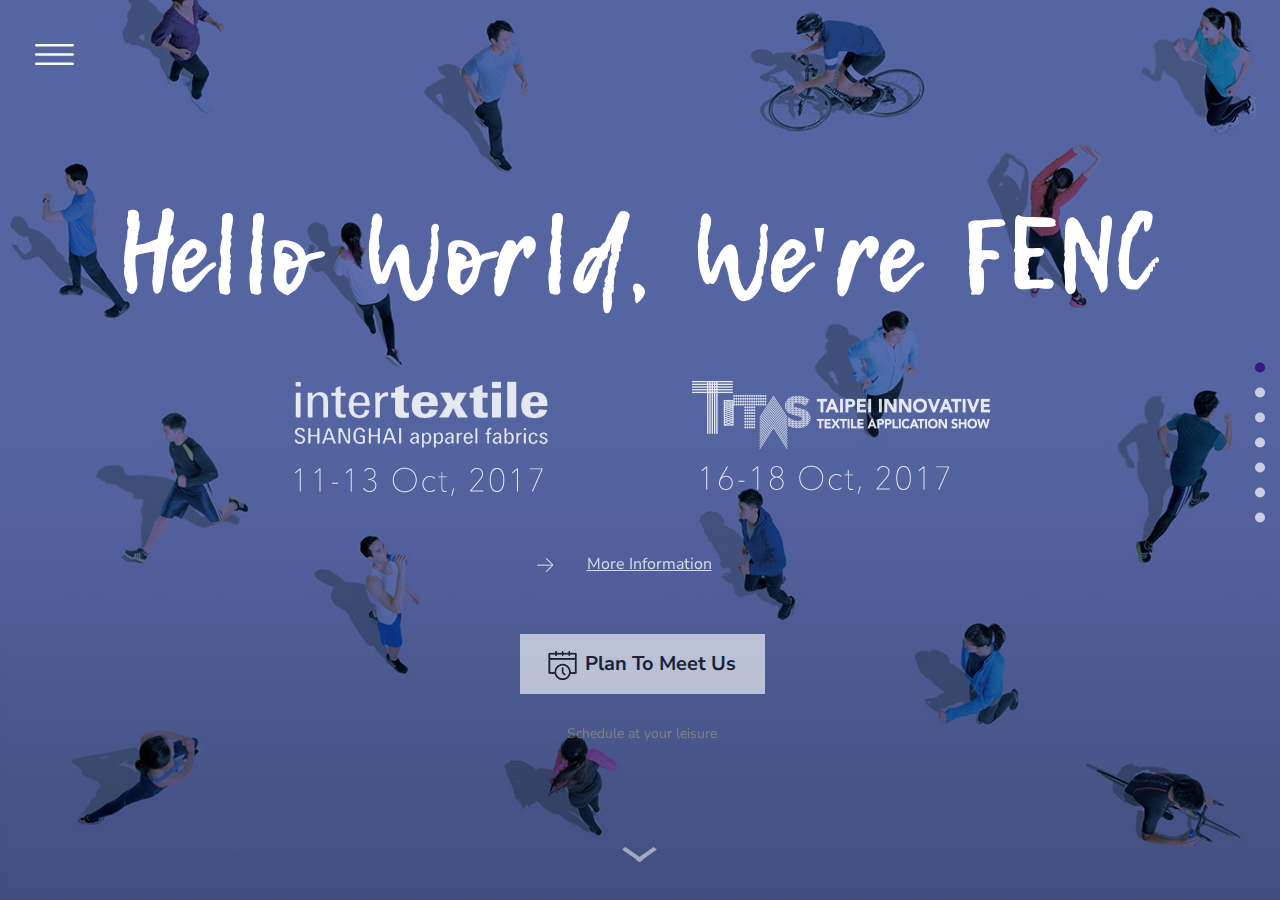
==== index.html @ ebfc4914 "'upload'" ====
<!DOCTYPE html>
<html>
  <meta charset="utf-8">
  <meta name="viewport" content="width=640" user-scalable="0">
  <!-- hiding the Browser’s User Interface-->
  <meta name="apple-mobile-web-app-capable" content="yes">
  <meta name="mobile-web-app-capable" content="yes">
  <!-- meta start-->
  <meta name="title" content="">
  <meta name="description" content="">
  <meta name="keywords" content="">
  <meta name="copyright" content="">
  <link rel="image_src" href="">
  <!-- iOS 6-->
  <meta name="apple-mobile-web-app-title" content="">
  <!-- OG-->
  <meta property="og:title" content="">
  <meta property="og:site_name" content="">
  <meta property="og:description" content="">
  <meta property="og:type" content="website">
  <meta property="og:image" content="">
  <meta property="og:url" content="">
  <meta property="fb:app_id" content="">
  <!-- css start-->
  <link rel="stylesheet" href="css/default.css">
  <link href="https://fonts.googleapis.com/css?family=Nunito+Sans:200,300,400,700" rel="stylesheet">
  <!-- js start-->
  <script type="text/javascript" src="js/jquery.js"></script>
  <script type="text/javascript" src="js/lib/TweenMax.min.js"></script>
  <script type="text/javascript" src="js/lib/TimelineMax.min.js"></script>
  <script type="text/javascript" src="js/lib/jquery.waitforimages.min.js"></script>
  <script type="text/javascript" src="js/lib/lethargy.min.js"></script>
  <script type="text/javascript" src="js/lib/visible.js"></script>
  <!-- archung js-->
  <script type="text/javascript" src="js/ChungTool.js">   </script>
  <script>
    if (!ChungTool.isOnline()) {
      document.write('<script src="http://' + (location.host || 'localhost').split(':')[0] + ':35729/livereload.js?snipver=1"></' + 'script>')
      }
  </script>
</html>
<body>
  <script>(function(){var w=window;var ic=w.Intercom;if(typeof ic==="function"){ic('reattach_activator');ic('update',intercomSettings);}else{var d=document;var i=function(){i.c(arguments)};i.q=[];i.c=function(args){i.q.push(args)};w.Intercom=i;function l(){var s=d.createElement('script');s.type='text/javascript';s.async=true;s.src='https://widget.intercom.io/widget/cd93gkwx';var x=d.getElementsByTagName('script')[0];x.parentNode.insertBefore(s,x);}if(w.attachEvent){w.attachEvent('onload',l);}else{w.addEventListener('load',l,false);}}})()</script></script>
  <script>
    window.intercomSettings = {
    	app_id: "cd93gkwx"
    };
  </script>
  <div id="header"> 
    <div class="menuBtn"> </div>
    <div class="menuPop hide">
      <div class="clozBtn"></div>
      <div class="menuContainer"> <a href="index.html" class="mBtn">
          <div class="txt">Home</div></a><a href="exhibition.html" class="mBtn">
          <div class="txt">Exhibition Information</div></a><a href="booking.html" class="mBtn">
          <div class="txt">Plan to Visit</div></a><a href="javascript:void(0)" data-videoId="NoqFj8AAH9Q" class="mBtn videoBtn">
          <div class="txt">Exhibition Video</div></a>
        <div class="mBtn"><a href="product.html" class="txt">Products at Exhibition</a>
          <div class="subMenu"><a href="product.html?page=0" class="mBtn">
              <div class="txt">Sustainability Products</div></a><a href="product.html?page=1" class="mBtn">
              <div class="txt">Innovation Products</div></a><a href="product.html?page=2" class="mBtn">
              <div class="txt">Best Sellers Products</div></a><a href="product.html?page=3" class="mBtn">
              <div class="txt">Classic Products</div></a></div>
        </div><a href="beforeDownloadDM.html" class="mBtn">
          <div class="txt">Download Exhibition DM</div></a><a href="contact.html" class="mBtn">
          <div class="txt">Contact Us</div></a>
      </div>
    </div>
  </div>
  <div class="videoPop popPage hide">
    <div class="videoBox">
      <div class="clozBtn popClozBtn"></div>
      <div class="container"></div>
    </div>
  </div>
  <div id="index">
    <div class="mainContainer channel_0">
      <div class="scrollArr"></div>
      <div class="pageNav">
        <div class="nav"></div>
        <div class="nav"></div>
        <div class="nav"></div>
        <div class="nav"></div>
        <div class="nav"></div>
        <div class="nav"></div>
        <div class="nav"></div>
      </div>
      <div style="background-image: url(&quot;images/peopleBg.jpg&quot;)" class="page p0">
        <div class="container wTxt">
          <div class="pageContent hide">
            <div class="title handTxt bTitle">Hello World, We're FENC</div>
            <div class="infoWrap mt_b aniDivTopIn">
              <div class="info1"></div>
              <div class="info2"></div>
            </div><a href="exhibition.html" class="moreBtn aniDivTopIn">
              <div class="arr"></div>
              <div class="txt f16 td_u">More Information</div></a><a href="booking.html" class="whiteBtn mt_b aniDivTopIn"><i class="icon_plan"></i>Plan To Meet Us</a>
            <div class="infoTxt f14 aniDivTopIn">Schedule at your leisure</div>
          </div>
        </div>
      </div>
      <div class="page p1 twoBlockPage">
        <div class="container">
          <div style="background-image: url(&quot;images/bg01.jpg&quot;)" class="containerBg"></div>
          <div class="pageContent">
            <div class="title handTxt wTxt mTitle">
              <div class="aniTxt">We</div>
              <div class="aniTxt">exist</div>
              <div class="aniTxt">for</div>
              <div class="aniTxt">a</div>
              <div class="aniTxt">reason</div>
            </div><a href="javascript:void(0);" data-videoId="NoqFj8AAH9Q" style="background-image: url(images/demoBg1.png)" class="picBgBox mt_b phoneShow videoBtn">
              <div class="txt wTxt">
                <div class="playIcon_s"></div>
                <h2 class="mt_ss f18">Watch the Story Video</h2>
              </div></a>
          </div>
        </div>
        <div class="subPageContainer">
          <div class="pageContent">
            <h2 class="aniDivLeftIn">Being a Global Supplier we believe the core reason for our existence is to innovate & create sustainable solutions essential for a better life, a cleaner environment & economic progress.</h2><a href="javascript:void(0);" data-videoId="NoqFj8AAH9Q" style="background-image: url(images/demoBg1.png)" class="aniDivLeftIn picBgBox mt_b videoBtn">
              <div class="txt wTxt">
                <div class="playIcon_s"></div>
                <h2 class="mt_ss f18">Watch the Story Video</h2>
              </div></a>
          </div>
        </div>
      </div>
      <div class="page p2 threeBlockPage">
        <div class="container bBlock">
          <div style="background-image: url(&quot;images/bg05.jpg&quot;)" class="containerBg"></div>
          <div class="pageContent">
            <div class="title handTxt wTxt sTitle">
              <div class="aniTxt">Save the Ocean</div>
            </div>
            <h1 class="wTxt">100% Ocean Recycled Yarn</h1><a href="#" class="whiteBtnArr">Ocean Recycled Yarn</a>
          </div>
        </div>
        <div class="bBlock">
          <div class="container sBlock">
            <div style="background-image: url(&quot;images/bg03.jpg&quot;)" class="containerBg"></div>
            <div class="pageContent">
              <div class="title handTxt wTxt sTitle">
                <div class="aniTxt">PFC-Free</div>
              </div>
              <h1 class="wTxt">Superior Performance & Eco-friendly</h1><a href="#" class="whiteBtnArr">TopDry Zero</a><a href="#" class="whiteBtnArr">TopClean</a>
            </div>
          </div>
          <div class="container sBlock">
            <div style="background-image: url(&quot;images/bg04.jpg&quot;)" class="containerBg"></div>
            <div class="pageContent">
              <div class="title handTxt wTxt sTitle">
                <div class="aniTxt">Smart Textile</div>
              </div>
              <h1 class="wTxt">innovation , no limit</h1><a href="#" class="whiteBtnArr">DynaFeed Series</a>
            </div>
          </div>
        </div>
      </div>
      <div class="page p3 twoBlockPage">
        <div class="container">
          <div style="background-image: url(&quot;images/bg09.jpg&quot;)" class="containerBg"></div>
          <div class="pageContent">
            <div class="title handTxt wTxt bTitle">
              <div class="aniTxt">We're</div>
              <div class="aniTxt">in</div>
              <div class="aniTxt">this</div>
              <div class="aniTxt">together</div>
            </div>
            <div class="phoneShow mt_b indexPhoneTxtBox">
              <h3 class="wTxt">There’s no alternative to Sustainable development. We ‘walk our talk’ and see sustainability as a new way to innovate and to gain a competitive advantage.</h3><a href="product.html?page=0" class="whiteBtn">Our Sustainability Products</a>
            </div>
          </div>
        </div>
        <div class="subPageContainer">
          <div class="pageContent">
            <h2 class="aniDivLeftIn">There's no alternative to Sustainable development. We ‘walk our talk' and see sustainability as a new way to innovate and to gain a competitive advantage.</h2><a href="product.html?page=0" style="background-image: url(images/btn04.jpg)" class="picBgBox mt_b aniDivLeftIn">
              <div class="txt wTxt">
                <div class="arrIcon_s"></div>
                <h2 class="mt_ss f18">Our Sustainability Products</h2>
              </div></a>
          </div>
        </div>
      </div>
      <div class="page p4 twoBlockPage">
        <div class="container">
          <div style="background-image: url(&quot;images/bg07.jpg&quot;)" class="containerBg"></div>
          <div class="pageContent">
            <div class="title handTxt wTxt mTitle">
              <div class="aniTxt">We</div>
              <div class="aniTxt">Love </div>
              <div class="aniTxt">Challenging</div>
              <div class="aniTxt">Status</div>
              <div class="aniTxt">Quo</div>
            </div>
            <div class="phoneShow mt_b indexPhoneTxtBox">
              <h3 class="wTxt">We don't believe things have to stay the way they are and that's why at FENC, we constantly challenge the status quo. We, as a company have to evolve. It's how we innovate how we meet the needs of our customers and partners. At the same time, we remind ourselves to be focused, consistent & integrated.</h3><a href="product.html?page=1" class="whiteBtn">Our Innovations</a>
            </div>
          </div>
        </div>
        <div class="subPageContainer">
          <div class="pageContent">
            <h2 class="aniDivLeftIn">We don't believe things have to stay the way they are and that's why at FENC, we constantly challenge the status quo. We, as a company have to evolve. It's how we innovate how we meet the needs of our customers and partners. At the same time, we remind ourselves to be focused, consistent & integrated.</h2><a href="product.html?page=1" style="background-image: url(images/btn02.jpg)" class="aniDivLeftIn picBgBox mt_b">
              <div class="txt wTxt">
                <div class="arrIcon_s"></div>
                <h2 class="mt_ss f18">Our Innovations</h2>
              </div></a>
          </div>
        </div>
      </div>
      <div class="page p5 twoBlockPage">
        <div class="container">
          <div style="background-image: url(&quot;images/bg08.jpg&quot;)" class="containerBg"></div>
          <div class="pageContent">
            <div class="title handTxt wTxt sTitle">
              <div class="aniTxt">We</div>
              <div class="aniTxt">simplily</div>
              <div class="aniTxt">Complexities</div>
              <div class="aniTxt">and</div>
              <div class="aniTxt">Amplify</div>
              <div class="aniTxt">Possibilities</div>
            </div>
            <div class="phoneShow mt_b indexPhoneTxtBox">
              <h3 class="wTxt">We innovate, we develop, we manufacture, we build, we spin, we weave, we knit, we dye, we recycle, we integrate, we protect the environment. When our customers and partners work with us, they know they can rely on us for one major advantage and that is to make things Simpler, SmarterCooler, Better</h3><a href="product.html?page=2" class="whiteBtn">Our Best Sellers</a>
            </div>
          </div>
        </div>
        <div class="subPageContainer">
          <div class="pageContent">
            <h2 class="aniDivLeftIn">We innovate, we develop, we manufacture, we build, we spin, we weave, we knit, we dye, we recycle, we integrate, we protect the environment. When our customers and partners work with us, they know they can rely on us for one major advantage and that is to make things Simpler, SmarterCooler, Better</h2><a href="product.html?page=2" style="background-image: url(images/btn03.jpg)" class="aniDivLeftIn picBgBox mt_b">
              <div class="txt wTxt">
                <div class="arrIcon_s"></div>
                <h2 class="mt_ss f18">Our Best Sellers	</h2>
              </div></a>
          </div>
        </div>
      </div>
      <div class="page p6 twoBlockPage">
        <div class="container">
          <div style="background-image: url(&quot;images/bg06.jpg&quot;)" class="containerBg"></div>
          <div class="pageContent">
            <div class="title handTxt wTxt mTitle">
              <div class="aniTxt">We</div>
              <div class="aniTxt">make </div>
              <div class="aniTxt">passion</div>
              <div class="aniTxt">our</div>
              <div class="aniTxt">job</div>
            </div>
            <div class="phoneShow mt_b indexPhoneTxtBox">
              <h3 class="wTxt">We've dedicated our daily lives to be innovative, dynamic, dependable, trusted and global, and we want our customers and partners to love us for our passion</h3><a href="product.html?page=3" class="whiteBtn">Our Classics </a>
            </div>
          </div>
        </div>
        <div class="subPageContainer">
          <div class="pageContent">
            <h2 class="aniDivLeftIn">We've dedicated our daily lives to be innovative, dynamic, dependable, trusted and global, and we want our customers and partners to love us for our passion</h2><a href="product.html?page=3" style="background-image: url(images/btn01.jpg)" class="aniDivLeftIn picBgBox mt_b">
              <div class="txt wTxt">
                <div class="arrIcon_s"></div>
                <h2 class="mt_ss f18">Our Classics</h2>
              </div></a>
          </div>
        </div>
      </div>
    </div>
  </div>
  <div style="display:none" class="loadPicWrap">
  </div>
  <script type="text/javascript" src="js/index.js"></script>
  <script type="text/javascript" src="js/indexPage.js"></script>
</body>
---- css/default.css ----
@charset "UTF-8";
/*mixin */
html, body, div, span, applet, object, iframe, h1, h2, h3, h4, h5, h6, p, blockquote, pre, a, abbr, acronym, address, big, cite, code, del, dfn, em, img, ins, kbd, q, s, samp, small, strike, strong, sub, sup, tt, var, b, u, i, center, dl, dt, dd, ol, ul, li, fieldset, form, label, legend, table, caption, tbody, tfoot, thead, tr, th, td, article, aside, canvas, details, embed, figure, figcaption, footer, header, hgroup, menu, nav, output, ruby, section, summary, time, mark, audio, video {
  margin: 0;
  padding: 0;
  border: 0;
  font: inherit;
  vertical-align: baseline;
}

ol, ul {
  list-style: none;
}

article, aside, details, figcaption, figure, footer, header, hgroup, main, nav, section, summary {
  display: block;
}

audio, canvas, video {
  display: inline-block;
}

audio:not([controls]) {
  display: none;
  height: 0;
}

[hidden] {
  display: none;
}

a:focus {
  outline: thin dotted;
}
a:active, a:hover {
  outline: 0;
}

abbr[title] {
  border-bottom: 1px dotted;
}

b, strong {
  font-weight: bold;
}

dfn {
  font-style: italic;
}

hr {
  -moz-box-sizing: content-box;
  box-sizing: content-box;
  height: 0;
}

mark {
  background: #ff0;
  color: #000;
}

code, kbd, pre, samp {
  font-family: monospace, serif;
  font-size: 1em;
}

pre {
  white-space: pre-wrap;
}

q {
  quotes: "“" "”" "‘" "’";
}

small {
  font-size: 80%;
}

sub {
  font-size: 75%;
  line-height: 0;
  position: relative;
  vertical-align: baseline;
}

sup {
  font-size: 75%;
  line-height: 0;
  position: relative;
  vertical-align: baseline;
  top: -0.5em;
}

sub {
  bottom: -0.25em;
}

img {
  max-width: 100%;
  height: auto;
}

svg:not(:root) {
  overflow: hidden;
}

figure {
  margin: 0;
}

fieldset {
  border: 1px solid #c0c0c0;
  margin: 0 2px;
  padding: 0.35em 0.625em 0.75em;
}

legend {
  border: 0;
  padding: 0;
}

button, input, select, textarea {
  font-family: inherit;
  font-size: 100%;
  margin: 0;
}

button, input {
  line-height: normal;
}

button, select {
  text-transform: none;
}

button, html input[type="button"] {
  -webkit-appearance: button;
  cursor: pointer;
}

input[type="reset"], input[type="submit"] {
  -webkit-appearance: button;
  cursor: pointer;
}

button[disabled], html input[disabled] {
  cursor: default;
}

input[type="checkbox"], input[type="radio"] {
  box-sizing: border-box;
  padding: 0;
}
input[type="search"] {
  -webkit-appearance: textfield;
  -moz-box-sizing: content-box;
  -webkit-box-sizing: content-box;
  box-sizing: content-box;
}
input[type="search"]::-webkit-search-cancel-button, input[type="search"]::-webkit-search-decoration {
  -webkit-appearance: none;
}

button::-moz-focus-inner, input::-moz-focus-inner {
  border: 0;
  padding: 0;
}

textarea {
  overflow: auto;
  vertical-align: top;
}

table {
  border-collapse: collapse;
  border-spacing: 0;
}

.clearfix {
  zoom: 1;
}
.clearfix:before {
  content: "";
  display: table;
}
.clearfix:after {
  content: "";
  display: table;
  clear: both;
}

html {
  font-family: sans-serif;
  line-height: 1.6;
  font-size: 16px;
}

a {
  text-decoration: none;
  color: black;
}
a:hover {
  color: blue;
}

/*defaultClass */
/*	header style */
.mainMenu > a {
  display: block;
}
.mainMenu.horizontal_menu > a {
  display: inline-block;
  margin-left: -4px;
}
.mainMenu.left_menu {
  text-align: left;
}
.mainMenu.middle_menu {
  text-align: center;
}
.mainMenu.right_menu {
  text-align: right;
}

/*	boxs style */
.skewBoxWrap {
  position: relative;
}
.skewBoxWrap .skewbox {
  position: absolute;
  width: 60%;
  height: 100%;
  left: 0;
  top: 0;
}
.skewBoxWrap .skewbox.sb2 {
  left: 50%;
  -moz-transform: skewX(-7deg);
  -ms-transform: skewX(-7deg);
  -webkit-transform: skewX(-7deg);
  transform: skewX(-7deg);
  overflow: hidden;
  -moz-backface-visibility: hidden;
  -webkit-backface-visibility: hidden;
  backface-visibility: hidden;
}
.skewBoxWrap .skewbox.sb2 .sb_container {
  -moz-transform: skewX(7deg);
  -ms-transform: skewX(7deg);
  -webkit-transform: skewX(7deg);
  transform: skewX(7deg);
  left: -10%;
}
@media screen and (min-width: 769px) {
  .skewBoxWrap .sb_container {
    cursor: pointer;
    position: relative;
  }
  .skewBoxWrap .sb_container:after {
    content: "";
    position: absolute;
    top: 0;
    left: 0;
    width: 100%;
    height: 100%;
    background-color: rgba(0, 0, 0, 0.7);
    filter: progid:DXImageTransform.Microsoft.Alpha(enabled=false);
    opacity: 1;
    -moz-transition: all, 0.3s;
    -o-transition: all, 0.3s;
    -webkit-transition: all, 0.3s;
    transition: all, 0.3s;
  }
  .skewBoxWrap .sb_container:hover:after, .skewBoxWrap .sb_container.active:after {
    filter: progid:DXImageTransform.Microsoft.Alpha(Opacity=0);
    opacity: 0;
  }
}
.skewBoxWrap.sb_withScaleAnimation .sb1 .sb_container {
  -moz-transition: all, 0.3s;
  -o-transition: all, 0.3s;
  -webkit-transition: all, 0.3s;
  transition: all, 0.3s;
  -moz-transform: perspective(300px) translateZ(0);
  -webkit-transform: perspective(300px) translateZ(0);
  transform: perspective(300px) translateZ(0);
}
.skewBoxWrap.sb_withScaleAnimation .sb1:hover .sb_container {
  -moz-transform: perspective(300px) translateZ(10px);
  -webkit-transform: perspective(300px) translateZ(10px);
  transform: perspective(300px) translateZ(10px);
}
.skewBoxWrap.sb_withScaleAnimation .sb2 .sb_container {
  -moz-transition: all, 0.3s;
  -o-transition: all, 0.3s;
  -webkit-transition: all, 0.3s;
  transition: all, 0.3s;
  -moz-transform: skewX(7deg) perspective(300px) translateZ(0);
  -ms-transform: skewX(7deg) perspective(300px) translateZ(0);
  -webkit-transform: skewX(7deg) perspective(300px) translateZ(0);
  transform: skewX(7deg) perspective(300px) translateZ(0);
}
.skewBoxWrap.sb_withScaleAnimation .sb2:hover .sb_container {
  -moz-transform: skewX(7deg) perspective(300px) translateZ(10px);
  -ms-transform: skewX(7deg) perspective(300px) translateZ(10px);
  -webkit-transform: skewX(7deg) perspective(300px) translateZ(10px);
  transform: skewX(7deg) perspective(300px) translateZ(10px);
}
@media screen and (max-width: 768px) {
  .skewBoxWrap.sb_phoneVertical.sb_withScaleAnimation .sb2 .sb_container {
    -moz-transform: skewX(0deg) skewY(-5deg) perspective(300px) translateZ(0);
    -ms-transform: skewX(0deg) skewY(-5deg) perspective(300px) translateZ(0);
    -webkit-transform: skewX(0deg) skewY(-5deg) perspective(300px) translateZ(0);
    transform: skewX(0deg) skewY(-5deg) perspective(300px) translateZ(0);
  }
  .skewBoxWrap.sb_phoneVertical.sb_withScaleAnimation .sb2:hover .sb_container {
    -moz-transform: skewX(0deg) skewY(5deg) perspective(300px) translateZ(10px);
    -ms-transform: skewX(0deg) skewY(5deg) perspective(300px) translateZ(10px);
    -webkit-transform: skewX(0deg) skewY(5deg) perspective(300px) translateZ(10px);
    transform: skewX(0deg) skewY(5deg) perspective(300px) translateZ(10px);
  }
  .skewBoxWrap.sb_phoneVertical .skewbox {
    position: relative;
    width: 100%;
    height: 60%;
  }
  .skewBoxWrap.sb_phoneVertical .skewbox.sb2 {
    left: 0;
    top: -10%;
    -moz-transform: skewX(0deg) skewY(-5deg);
    -ms-transform: skewX(0deg) skewY(-5deg);
    -webkit-transform: skewX(0deg) skewY(-5deg);
    transform: skewX(0deg) skewY(-5deg);
  }
  .skewBoxWrap.sb_phoneVertical .skewbox.sb2 .sb_container {
    -moz-transform: skewX(0deg) skewY(5deg);
    -ms-transform: skewX(0deg) skewY(5deg);
    -webkit-transform: skewX(0deg) skewY(5deg);
    transform: skewX(0deg) skewY(5deg);
    left: 0;
    top: -10%;
  }
}

@-webkit-keyframes fadeIn {
  0% {
    opacity: 0;
  }
  100% {
    opacity: 1;
  }
}
@-webkit-keyframes fadeOut {
  0% {
    opacity: 1;
  }
  100% {
    opacity: 0;
  }
}
@-webkit-keyframes fadeInUp {
  0% {
    opacity: 0;
    -webkit-transform: translateY(20px);
  }
  100% {
    opacity: 1;
    -webkit-transform: translateY(0);
  }
}
@-webkit-keyframes fadeOutUp {
  0% {
    opacity: 1;
    -webkit-transform: translateY(0);
  }
  100% {
    opacity: 0;
    -webkit-transform: translateY(-20px);
  }
}
@-webkit-keyframes fadeInDown {
  0% {
    opacity: 0;
    -webkit-transform: translateY(-20px);
  }
  100% {
    opacity: 1;
    -webkit-transform: translateY(0);
  }
}
@-webkit-keyframes fadeOutDown {
  0% {
    opacity: 1;
    -webkit-transform: translateY(0);
  }
  100% {
    opacity: 0;
    -webkit-transform: translateY(20px);
  }
}
@-webkit-keyframes fadeInRight {
  0% {
    opacity: 0;
    -webkit-transform: translateX(20px);
  }
  100% {
    opacity: 1;
    -webkit-transform: translateX(0);
  }
}
@-webkit-keyframes fadeOutLeft {
  0% {
    opacity: 1;
    -webkit-transform: translateX(0);
  }
  100% {
    opacity: 0;
    -webkit-transform: translateX(-20px);
  }
}
@-webkit-keyframes fadeInLeft {
  0% {
    opacity: 0;
    -webkit-transform: translateX(-20px);
  }
  100% {
    opacity: 1;
    -webkit-transform: translateX(0);
  }
}
@-webkit-keyframes fadeOutRight {
  0% {
    opacity: 1;
    -webkit-transform: translateX(0);
  }
  100% {
    opacity: 0;
    -webkit-transform: translateX(20px);
  }
}
@-webkit-keyframes fadeInUpBig {
  0% {
    opacity: 0;
    -webkit-transform: translateY(2000px);
  }
  100% {
    opacity: 1;
    -webkit-transform: translateY(0);
  }
}
@-webkit-keyframes fadeOutUpBig {
  0% {
    opacity: 1;
    -webkit-transform: translateY(0);
  }
  100% {
    opacity: 0;
    -webkit-transform: translateY(-2000px);
  }
}
@-webkit-keyframes fadeInDownBig {
  0% {
    opacity: 0;
    -webkit-transform: translateY(-2000px);
  }
  100% {
    opacity: 1;
    -webkit-transform: translateY(0);
  }
}
@-webkit-keyframes fadeOutDownBig {
  0% {
    opacity: 1;
    -webkit-transform: translateY(0);
  }
  100% {
    opacity: 0;
    -webkit-transform: translateY(2000px);
  }
}
@-webkit-keyframes fadeInRightBig {
  0% {
    opacity: 0;
    -webkit-transform: translateX(2000px);
  }
  100% {
    opacity: 1;
    -webkit-transform: translateX(0);
  }
}
@-webkit-keyframes fadeOutLeftBig {
  0% {
    opacity: 1;
    -webkit-transform: translateX(0);
  }
  100% {
    opacity: 0;
    -webkit-transform: translateX(-2000px);
  }
}
@-webkit-keyframes fadeInLeftBig {
  0% {
    opacity: 0;
    -webkit-transform: translateX(-2000px);
  }
  100% {
    opacity: 1;
    -webkit-transform: translateX(0);
  }
}
@-webkit-keyframes fadeOutRightBig {
  0% {
    opacity: 1;
    -webkit-transform: translateX(0);
  }
  100% {
    opacity: 0;
    -webkit-transform: translateX(2000px);
  }
}
@-webkit-keyframes bounceIn {
  0% {
    opacity: 0;
    -webkit-transform: scale(0.3);
  }
  50% {
    opacity: 1;
    -webkit-transform: scale(1.05);
  }
  70% {
    -webkit-transform: scale(0.9);
  }
  100% {
    -webkit-transform: scale(1);
  }
}
@-webkit-keyframes bounceInDown {
  0% {
    opacity: 0;
    -webkit-transform: translateY(-2000px);
  }
  60% {
    opacity: 1;
    -webkit-transform: translateY(30px);
  }
  80% {
    -webkit-transform: translateY(-10px);
  }
  100% {
    -webkit-transform: translateY(0);
  }
}
@-webkit-keyframes bounceInUp {
  0% {
    opacity: 0;
    -webkit-transform: translateY(2000px);
  }
  60% {
    opacity: 1;
    -webkit-transform: translateY(-30px);
  }
  80% {
    -webkit-transform: translateY(10px);
  }
  100% {
    -webkit-transform: translateY(0);
  }
}
@-webkit-keyframes bounceInRight {
  0% {
    opacity: 0;
    -webkit-transform: translateX(2000px);
  }
  60% {
    opacity: 1;
    -webkit-transform: translateX(-30px);
  }
  80% {
    -webkit-transform: translateX(10px);
  }
  100% {
    -webkit-transform: translateX(0);
  }
}
@-webkit-keyframes bounceInLeft {
  0% {
    opacity: 0;
    -webkit-transform: translateX(-2000px);
  }
  60% {
    opacity: 1;
    -webkit-transform: translateX(30px);
  }
  80% {
    -webkit-transform: translateX(-10px);
  }
  100% {
    -webkit-transform: translateX(0);
  }
}
@-webkit-keyframes bounceOut {
  0% {
    -webkit-transform: scale(1);
  }
  25% {
    -webkit-transform: scale(0.95);
  }
  50% {
    opacity: 1;
    -webkit-transform: scale(1.1);
  }
  100% {
    opacity: 0;
    -webkit-transform: scale(0.3);
  }
}
@-webkit-keyframes bounceOutUp {
  0% {
    -webkit-transform: translateY(0);
  }
  20% {
    opacity: 1;
    -webkit-transform: translateY(20px);
  }
  100% {
    opacity: 0;
    -webkit-transform: translateY(-2000px);
  }
}
@-webkit-keyframes bounceOutDown {
  0% {
    -webkit-transform: translateY(0);
  }
  20% {
    opacity: 1;
    -webkit-transform: translateY(-20px);
  }
  100% {
    opacity: 0;
    -webkit-transform: translateY(2000px);
  }
}
@-webkit-keyframes bounceOutLeft {
  0% {
    -webkit-transform: translateX(0);
  }
  20% {
    opacity: 1;
    -webkit-transform: translateX(20px);
  }
  100% {
    opacity: 0;
    -webkit-transform: translateX(-2000px);
  }
}
@-webkit-keyframes bounceOutRight {
  0% {
    -webkit-transform: translateX(0);
  }
  20% {
    opacity: 1;
    -webkit-transform: translateX(-20px);
  }
  100% {
    opacity: 0;
    -webkit-transform: translateX(2000px);
  }
}
@-webkit-keyframes flash {
  0% {
    opacity: 1;
  }
  25% {
    opacity: 0;
  }
  50% {
    opacity: 1;
  }
  75% {
    opacity: 0;
  }
  100% {
    opacity: 1;
  }
}
@-webkit-keyframes bounce {
  0% {
    -webkit-transform: translateY(0);
  }
  20% {
    -webkit-transform: translateY(0);
  }
  40% {
    -webkit-transform: translateY(-30px);
  }
  50% {
    -webkit-transform: translateY(0);
  }
  60% {
    -webkit-transform: translateY(-15px);
  }
  80% {
    -webkit-transform: translateY(0);
  }
  100% {
    -webkit-transform: translateY(0);
  }
}
@-webkit-keyframes shake {
  0% {
    -webkit-transform: translateX(0);
  }
  10% {
    -webkit-transform: translateX(-10px);
  }
  20% {
    -webkit-transform: translateX(10px);
  }
  30% {
    -webkit-transform: translateX(-10px);
  }
  40% {
    -webkit-transform: translateX(10px);
  }
  50% {
    -webkit-transform: translateX(-10px);
  }
  60% {
    -webkit-transform: translateX(10px);
  }
  70% {
    -webkit-transform: translateX(-10px);
  }
  80% {
    -webkit-transform: translateX(10px);
  }
  90% {
    -webkit-transform: translateX(-10px);
  }
  100% {
    -webkit-transform: translateX(0);
  }
}
@-webkit-keyframes rotateInDownLeft {
  0% {
    -webkit-transform-origin: left bottom;
    -webkit-transform: rotate(-90deg);
    opacity: 0;
  }
  100% {
    -webkit-transform-origin: left bottom;
    -webkit-transform: rotate(0);
    opacity: 1;
  }
}
@-webkit-keyframes rotateInUpLeft {
  0% {
    -webkit-transform-origin: left bottom;
    -webkit-transform: rotate(90deg);
    opacity: 0;
  }
  100% {
    -webkit-transform-origin: left bottom;
    -webkit-transform: rotate(0);
    opacity: 1;
  }
}
@-webkit-keyframes rotateInUpRight {
  0% {
    -webkit-transform-origin: right bottom;
    -webkit-transform: rotate(-90deg);
    opacity: 0;
  }
  100% {
    -webkit-transform-origin: right bottom;
    -webkit-transform: rotate(0);
    opacity: 1;
  }
}
@-webkit-keyframes rotateInDownRight {
  0% {
    -webkit-transform-origin: right bottom;
    -webkit-transform: rotate(90deg);
    opacity: 0;
  }
  100% {
    -webkit-transform-origin: right bottom;
    -webkit-transform: rotate(0);
    opacity: 1;
  }
}
@-webkit-keyframes rotateOutDownLeft {
  0% {
    -webkit-transform-origin: left bottom;
    -webkit-transform: rotate(0);
    opacity: 1;
  }
  100% {
    -webkit-transform-origin: left bottom;
    -webkit-transform: rotate(90deg);
    opacity: 0;
  }
}
@-webkit-keyframes rotateOutUpLeft {
  0% {
    -webkit-transform-origin: left bottom;
    -webkit-transform: rotate(0);
    opacity: 1;
  }
  100% {
    -webkit-transform-origin: left bottom;
    -webkit-transform: rotate(-90deg);
    opacity: 0;
  }
}
@-webkit-keyframes rotateOutDownRight {
  0% {
    -webkit-transform-origin: right bottom;
    -webkit-transform: rotate(0);
    opacity: 1;
  }
  100% {
    -webkit-transform-origin: right bottom;
    -webkit-transform: rotate(-90deg);
    opacity: 0;
  }
}
@-webkit-keyframes rotateOutUpRight {
  0% {
    -webkit-transform-origin: right bottom;
    -webkit-transform: rotate(0);
    opacity: 1;
  }
  100% {
    -webkit-transform-origin: right bottom;
    -webkit-transform: rotate(90deg);
    opacity: 0;
  }
}
@-webkit-keyframes rotateIn {
  0% {
    -webkit-transform-origin: center center;
    -webkit-transform: rotate(-200deg);
    opacity: 0;
  }
  100% {
    -webkit-transform-origin: center center;
    -webkit-transform: rotate(0);
    opacity: 1;
  }
}
@-webkit-keyframes rotateOut {
  0% {
    -webkit-transform-origin: center center;
    -webkit-transform: rotate(0);
    opacity: 1;
  }
  100% {
    -webkit-transform-origin: center center;
    -webkit-transform: rotate(200deg);
    opacity: 0;
  }
}
@-webkit-keyframes tada {
  0% {
    -webkit-transform: scale(1);
  }
  10% {
    -webkit-transform: scale(0.9) rotate(-3deg);
  }
  20% {
    -webkit-transform: scale(0.9) rotate(-3deg);
  }
  30% {
    -webkit-transform: scale(1.1) rotate(3deg);
  }
  40% {
    -webkit-transform: scale(1.1) rotate(-3deg);
  }
  50% {
    -webkit-transform: scale(1.1) rotate(3deg);
  }
  60% {
    -webkit-transform: scale(1.1) rotate(-3deg);
  }
  70% {
    -webkit-transform: scale(1.1) rotate(3deg);
  }
  80% {
    -webkit-transform: scale(1.1) rotate(-3deg);
  }
  90% {
    -webkit-transform: scale(1.1) rotate(3deg);
  }
  100% {
    -webkit-transform: scale(1) rotate(0);
  }
}
@-moz-keyframes fadeIn {
  0% {
    opacity: 0;
  }
  100% {
    opacity: 1;
  }
}
@-moz-keyframes fadeOut {
  0% {
    opacity: 1;
  }
  100% {
    opacity: 0;
  }
}
@-moz-keyframes fadeInUp {
  0% {
    opacity: 0;
    -moz-transform: translateY(20px);
  }
  100% {
    opacity: 1;
    -moz-transform: translateY(0);
  }
}
@-moz-keyframes fadeOutUp {
  0% {
    opacity: 1;
    -moz-transform: translateY(0);
  }
  100% {
    opacity: 0;
    -moz-transform: translateY(-20px);
  }
}
@-moz-keyframes fadeInDown {
  0% {
    opacity: 0;
    -moz-transform: translateY(-20px);
  }
  100% {
    opacity: 1;
    -moz-transform: translateY(0);
  }
}
@-moz-keyframes fadeOutDown {
  0% {
    opacity: 1;
    -moz-transform: translateY(0);
  }
  100% {
    opacity: 0;
    -moz-transform: translateY(20px);
  }
}
@-moz-keyframes fadeInRight {
  0% {
    opacity: 0;
    -moz-transform: translateX(20px);
  }
  100% {
    opacity: 1;
    -moz-transform: translateX(0);
  }
}
@-moz-keyframes fadeOutLeft {
  0% {
    opacity: 1;
    -moz-transform: translateX(0);
  }
  100% {
    opacity: 0;
    -moz-transform: translateX(-20px);
  }
}
@-moz-keyframes fadeInLeft {
  0% {
    opacity: 0;
    -moz-transform: translateX(-20px);
  }
  100% {
    opacity: 1;
    -moz-transform: translateX(0);
  }
}
@-moz-keyframes fadeOutRight {
  0% {
    opacity: 1;
    -moz-transform: translateX(0);
  }
  100% {
    opacity: 0;
    -moz-transform: translateX(20px);
  }
}
@-moz-keyframes fadeInUpBig {
  0% {
    opacity: 0;
    -moz-transform: translateY(2000px);
  }
  100% {
    opacity: 1;
    -moz-transform: translateY(0);
  }
}
@-moz-keyframes fadeOutUpBig {
  0% {
    opacity: 1;
    -moz-transform: translateY(0);
  }
  100% {
    opacity: 0;
    -moz-transform: translateY(-2000px);
  }
}
@-moz-keyframes fadeInDownBig {
  0% {
    opacity: 0;
    -moz-transform: translateY(-2000px);
  }
  100% {
    opacity: 1;
    -moz-transform: translateY(0);
  }
}
@-moz-keyframes fadeOutDownBig {
  0% {
    opacity: 1;
    -moz-transform: translateY(0);
  }
  100% {
    opacity: 0;
    -moz-transform: translateY(2000px);
  }
}
@-moz-keyframes fadeInRightBig {
  0% {
    opacity: 0;
    -moz-transform: translateX(2000px);
  }
  100% {
    opacity: 1;
    -moz-transform: translateX(0);
  }
}
@-moz-keyframes fadeOutLeftBig {
  0% {
    opacity: 1;
    -moz-transform: translateX(0);
  }
  100% {
    opacity: 0;
    -moz-transform: translateX(-2000px);
  }
}
@-moz-keyframes fadeInLeftBig {
  0% {
    opacity: 0;
    -moz-transform: translateX(-2000px);
  }
  100% {
    opacity: 1;
    -moz-transform: translateX(0);
  }
}
@-moz-keyframes fadeOutRightBig {
  0% {
    opacity: 1;
    -moz-transform: translateX(0);
  }
  100% {
    opacity: 0;
    -moz-transform: translateX(2000px);
  }
}
@-moz-keyframes bounceIn {
  0% {
    opacity: 0;
    -moz-transform: scale(0.3);
  }
  50% {
    opacity: 1;
    -moz-transform: scale(1.05);
  }
  70% {
    -moz-transform: scale(0.9);
  }
  100% {
    -moz-transform: scale(1);
  }
}
@-moz-keyframes bounceInDown {
  0% {
    opacity: 0;
    -moz-transform: translateY(-2000px);
  }
  60% {
    opacity: 1;
    -moz-transform: translateY(30px);
  }
  80% {
    -moz-transform: translateY(-10px);
  }
  100% {
    -moz-transform: translateY(0);
  }
}
@-moz-keyframes bounceInUp {
  0% {
    opacity: 0;
    -moz-transform: translateY(2000px);
  }
  60% {
    opacity: 1;
    -moz-transform: translateY(-30px);
  }
  80% {
    -moz-transform: translateY(10px);
  }
  100% {
    -moz-transform: translateY(0);
  }
}
@-moz-keyframes bounceInRight {
  0% {
    opacity: 0;
    -moz-transform: translateX(2000px);
  }
  60% {
    opacity: 1;
    -moz-transform: translateX(-30px);
  }
  80% {
    -moz-transform: translateX(10px);
  }
  100% {
    -moz-transform: translateX(0);
  }
}
@-moz-keyframes bounceInLeft {
  0% {
    opacity: 0;
    -moz-transform: translateX(-2000px);
  }
  60% {
    opacity: 1;
    -moz-transform: translateX(30px);
  }
  80% {
    -moz-transform: translateX(-10px);
  }
  100% {
    -moz-transform: translateX(0);
  }
}
@-moz-keyframes bounceOut {
  0% {
    -moz-transform: scale(1);
  }
  25% {
    -moz-transform: scale(0.95);
  }
  50% {
    opacity: 1;
    -moz-transform: scale(1.1);
  }
  100% {
    opacity: 0;
    -moz-transform: scale(0.3);
  }
}
@-moz-keyframes bounceOutUp {
  0% {
    -moz-transform: translateY(0);
  }
  20% {
    opacity: 1;
    -moz-transform: translateY(20px);
  }
  100% {
    opacity: 0;
    -moz-transform: translateY(-2000px);
  }
}
@-moz-keyframes bounceOutDown {
  0% {
    -moz-transform: translateY(0);
  }
  20% {
    opacity: 1;
    -moz-transform: translateY(-20px);
  }
  100% {
    opacity: 0;
    -moz-transform: translateY(2000px);
  }
}
@-moz-keyframes bounceOutLeft {
  0% {
    -moz-transform: translateX(0);
  }
  20% {
    opacity: 1;
    -moz-transform: translateX(20px);
  }
  100% {
    opacity: 0;
    -moz-transform: translateX(-2000px);
  }
}
@-moz-keyframes bounceOutRight {
  0% {
    -moz-transform: translateX(0);
  }
  20% {
    opacity: 1;
    -moz-transform: translateX(-20px);
  }
  100% {
    opacity: 0;
    -moz-transform: translateX(2000px);
  }
}
@-moz-keyframes flash {
  0% {
    opacity: 1;
  }
  25% {
    opacity: 0;
  }
  50% {
    opacity: 1;
  }
  75% {
    opacity: 0;
  }
  100% {
    opacity: 1;
  }
}
@-moz-keyframes bounce {
  0% {
    -moz-transform: translateY(0);
  }
  20% {
    -moz-transform: translateY(0);
  }
  40% {
    -moz-transform: translateY(-30px);
  }
  50% {
    -moz-transform: translateY(0);
  }
  60% {
    -moz-transform: translateY(-15px);
  }
  80% {
    -moz-transform: translateY(0);
  }
  100% {
    -moz-transform: translateY(0);
  }
}
@-moz-keyframes shake {
  0% {
    -moz-transform: translateX(0);
  }
  10% {
    -moz-transform: translateX(-10px);
  }
  20% {
    -moz-transform: translateX(10px);
  }
  30% {
    -moz-transform: translateX(-10px);
  }
  40% {
    -moz-transform: translateX(10px);
  }
  50% {
    -moz-transform: translateX(-10px);
  }
  60% {
    -moz-transform: translateX(10px);
  }
  70% {
    -moz-transform: translateX(-10px);
  }
  80% {
    -moz-transform: translateX(10px);
  }
  90% {
    -moz-transform: translateX(-10px);
  }
  100% {
    -moz-transform: translateX(0);
  }
}
@-moz-keyframes rotateInDownLeft {
  0% {
    -moz-transform-origin: left bottom;
    -moz-transform: rotate(-90deg);
    opacity: 0;
  }
  100% {
    -moz-transform-origin: left bottom;
    -moz-transform: rotate(0);
    opacity: 1;
  }
}
@-moz-keyframes rotateInUpLeft {
  0% {
    -moz-transform-origin: left bottom;
    -moz-transform: rotate(90deg);
    opacity: 0;
  }
  100% {
    -moz-transform-origin: left bottom;
    -moz-transform: rotate(0);
    opacity: 1;
  }
}
@-moz-keyframes rotateInUpRight {
  0% {
    -moz-transform-origin: right bottom;
    -moz-transform: rotate(-90deg);
    opacity: 0;
  }
  100% {
    -moz-transform-origin: right bottom;
    -moz-transform: rotate(0);
    opacity: 1;
  }
}
@-moz-keyframes rotateInDownRight {
  0% {
    -moz-transform-origin: right bottom;
    -moz-transform: rotate(90deg);
    opacity: 0;
  }
  100% {
    -moz-transform-origin: right bottom;
    -moz-transform: rotate(0);
    opacity: 1;
  }
}
@-moz-keyframes rotateOutDownLeft {
  0% {
    -moz-transform-origin: left bottom;
    -moz-transform: rotate(0);
    opacity: 1;
  }
  100% {
    -moz-transform-origin: left bottom;
    -moz-transform: rotate(90deg);
    opacity: 0;
  }
}
@-moz-keyframes rotateOutUpLeft {
  0% {
    -moz-transform-origin: left bottom;
    -moz-transform: rotate(0);
    opacity: 1;
  }
  100% {
    -moz-transform-origin: left bottom;
    -moz-transform: rotate(-90deg);
    opacity: 0;
  }
}
@-moz-keyframes rotateOutDownRight {
  0% {
    -moz-transform-origin: right bottom;
    -moz-transform: rotate(0);
    opacity: 1;
  }
  100% {
    -moz-transform-origin: right bottom;
    -moz-transform: rotate(-90deg);
    opacity: 0;
  }
}
@-moz-keyframes rotateOutUpRight {
  0% {
    -moz-transform-origin: right bottom;
    -moz-transform: rotate(0);
    opacity: 1;
  }
  100% {
    -moz-transform-origin: right bottom;
    -moz-transform: rotate(90deg);
    opacity: 0;
  }
}
@-moz-keyframes rotateIn {
  0% {
    -moz-transform-origin: center center;
    -moz-transform: rotate(-200deg);
    opacity: 0;
  }
  100% {
    -moz-transform-origin: center center;
    -moz-transform: rotate(0);
    opacity: 1;
  }
}
@-moz-keyframes rotateOut {
  0% {
    -moz-transform-origin: center center;
    -moz-transform: rotate(0);
    opacity: 1;
  }
  100% {
    -moz-transform-origin: center center;
    -moz-transform: rotate(200deg);
    opacity: 0;
  }
}
@-moz-keyframes tada {
  0% {
    -moz-transform: scale(1);
  }
  10% {
    -moz-transform: scale(0.9) rotate(-3deg);
  }
  20% {
    -moz-transform: scale(0.9) rotate(-3deg);
  }
  30% {
    -moz-transform: scale(1.1) rotate(3deg);
  }
  40% {
    -moz-transform: scale(1.1) rotate(-3deg);
  }
  50% {
    -moz-transform: scale(1.1) rotate(3deg);
  }
  60% {
    -moz-transform: scale(1.1) rotate(-3deg);
  }
  70% {
    -moz-transform: scale(1.1) rotate(3deg);
  }
  80% {
    -moz-transform: scale(1.1) rotate(-3deg);
  }
  90% {
    -moz-transform: scale(1.1) rotate(3deg);
  }
  100% {
    -moz-transform: scale(1) rotate(0);
  }
}
@-ms-keyframes fadeIn {
  0% {
    opacity: 0;
  }
  100% {
    opacity: 1;
  }
}
@-ms-keyframes fadeOut {
  0% {
    opacity: 1;
  }
  100% {
    opacity: 0;
  }
}
@-ms-keyframes fadeInUp {
  0% {
    opacity: 0;
    -ms-transform: translateY(20px);
  }
  100% {
    opacity: 1;
    -ms-transform: translateY(0);
  }
}
@-ms-keyframes fadeOutUp {
  0% {
    opacity: 1;
    -ms-transform: translateY(0);
  }
  100% {
    opacity: 0;
    -ms-transform: translateY(-20px);
  }
}
@-ms-keyframes fadeInDown {
  0% {
    opacity: 0;
    -ms-transform: translateY(-20px);
  }
  100% {
    opacity: 1;
    -ms-transform: translateY(0);
  }
}
@-ms-keyframes fadeOutDown {
  0% {
    opacity: 1;
    -ms-transform: translateY(0);
  }
  100% {
    opacity: 0;
    -ms-transform: translateY(20px);
  }
}
@-ms-keyframes fadeInRight {
  0% {
    opacity: 0;
    -ms-transform: translateX(20px);
  }
  100% {
    opacity: 1;
    -ms-transform: translateX(0);
  }
}
@-ms-keyframes fadeOutLeft {
  0% {
    opacity: 1;
    -ms-transform: translateX(0);
  }
  100% {
    opacity: 0;
    -ms-transform: translateX(-20px);
  }
}
@-ms-keyframes fadeInLeft {
  0% {
    opacity: 0;
    -ms-transform: translateX(-20px);
  }
  100% {
    opacity: 1;
    -ms-transform: translateX(0);
  }
}
@-ms-keyframes fadeOutRight {
  0% {
    opacity: 1;
    -ms-transform: translateX(0);
  }
  100% {
    opacity: 0;
    -ms-transform: translateX(20px);
  }
}
@-ms-keyframes fadeInUpBig {
  0% {
    opacity: 0;
    -ms-transform: translateY(2000px);
  }
  100% {
    opacity: 1;
    -ms-transform: translateY(0);
  }
}
@-ms-keyframes fadeOutUpBig {
  0% {
    opacity: 1;
    -ms-transform: translateY(0);
  }
  100% {
    opacity: 0;
    -ms-transform: translateY(-2000px);
  }
}
@-ms-keyframes fadeInDownBig {
  0% {
    opacity: 0;
    -ms-transform: translateY(-2000px);
  }
  100% {
    opacity: 1;
    -ms-transform: translateY(0);
  }
}
@-ms-keyframes fadeOutDownBig {
  0% {
    opacity: 1;
    -ms-transform: translateY(0);
  }
  100% {
    opacity: 0;
    -ms-transform: translateY(2000px);
  }
}
@-ms-keyframes fadeInRightBig {
  0% {
    opacity: 0;
    -ms-transform: translateX(2000px);
  }
  100% {
    opacity: 1;
    -ms-transform: translateX(0);
  }
}
@-ms-keyframes fadeOutLeftBig {
  0% {
    opacity: 1;
    -ms-transform: translateX(0);
  }
  100% {
    opacity: 0;
    -ms-transform: translateX(-2000px);
  }
}
@-ms-keyframes fadeInLeftBig {
  0% {
    opacity: 0;
    -ms-transform: translateX(-2000px);
  }
  100% {
    opacity: 1;
    -ms-transform: translateX(0);
  }
}
@-ms-keyframes fadeOutRightBig {
  0% {
    opacity: 1;
    -ms-transform: translateX(0);
  }
  100% {
    opacity: 0;
    -ms-transform: translateX(2000px);
  }
}
@-ms-keyframes bounceIn {
  0% {
    opacity: 0;
    -ms-transform: scale(0.3);
  }
  50% {
    opacity: 1;
    -ms-transform: scale(1.05);
  }
  70% {
    -ms-transform: scale(0.9);
  }
  100% {
    -ms-transform: scale(1);
  }
}
@-ms-keyframes bounceInDown {
  0% {
    opacity: 0;
    -ms-transform: translateY(-2000px);
  }
  60% {
    opacity: 1;
    -ms-transform: translateY(30px);
  }
  80% {
    -ms-transform: translateY(-10px);
  }
  100% {
    -ms-transform: translateY(0);
  }
}
@-ms-keyframes bounceInUp {
  0% {
    opacity: 0;
    -ms-transform: translateY(2000px);
  }
  60% {
    opacity: 1;
    -ms-transform: translateY(-30px);
  }
  80% {
    -ms-transform: translateY(10px);
  }
  100% {
    -ms-transform: translateY(0);
  }
}
@-ms-keyframes bounceInRight {
  0% {
    opacity: 0;
    -ms-transform: translateX(2000px);
  }
  60% {
    opacity: 1;
    -ms-transform: translateX(-30px);
  }
  80% {
    -ms-transform: translateX(10px);
  }
  100% {
    -ms-transform: translateX(0);
  }
}
@-ms-keyframes bounceInLeft {
  0% {
    opacity: 0;
    -ms-transform: translateX(-2000px);
  }
  60% {
    opacity: 1;
    -ms-transform: translateX(30px);
  }
  80% {
    -ms-transform: translateX(-10px);
  }
  100% {
    -ms-transform: translateX(0);
  }
}
@-ms-keyframes bounceOut {
  0% {
    -ms-transform: scale(1);
  }
  25% {
    -ms-transform: scale(0.95);
  }
  50% {
    opacity: 1;
    -ms-transform: scale(1.1);
  }
  100% {
    opacity: 0;
    -ms-transform: scale(0.3);
  }
}
@-ms-keyframes bounceOutUp {
  0% {
    -ms-transform: translateY(0);
  }
  20% {
    opacity: 1;
    -ms-transform: translateY(20px);
  }
  100% {
    opacity: 0;
    -ms-transform: translateY(-2000px);
  }
}
@-ms-keyframes bounceOutDown {
  0% {
    -ms-transform: translateY(0);
  }
  20% {
    opacity: 1;
    -ms-transform: translateY(-20px);
  }
  100% {
    opacity: 0;
    -ms-transform: translateY(2000px);
  }
}
@-ms-keyframes bounceOutLeft {
  0% {
    -ms-transform: translateX(0);
  }
  20% {
    opacity: 1;
    -ms-transform: translateX(20px);
  }
  100% {
    opacity: 0;
    -ms-transform: translateX(-2000px);
  }
}
@-ms-keyframes bounceOutRight {
  0% {
    -ms-transform: translateX(0);
  }
  20% {
    opacity: 1;
    -ms-transform: translateX(-20px);
  }
  100% {
    opacity: 0;
    -ms-transform: translateX(2000px);
  }
}
@-ms-keyframes flash {
  0% {
    opacity: 1;
  }
  25% {
    opacity: 0;
  }
  50% {
    opacity: 1;
  }
  75% {
    opacity: 0;
  }
  100% {
    opacity: 1;
  }
}
@-ms-keyframes bounce {
  0% {
    -ms-transform: translateY(0);
  }
  20% {
    -ms-transform: translateY(0);
  }
  40% {
    -ms-transform: translateY(-30px);
  }
  50% {
    -ms-transform: translateY(0);
  }
  60% {
    -ms-transform: translateY(-15px);
  }
  80% {
    -ms-transform: translateY(0);
  }
  100% {
    -ms-transform: translateY(0);
  }
}
@-ms-keyframes shake {
  0% {
    -ms-transform: translateX(0);
  }
  10% {
    -ms-transform: translateX(-10px);
  }
  20% {
    -ms-transform: translateX(10px);
  }
  30% {
    -ms-transform: translateX(-10px);
  }
  40% {
    -ms-transform: translateX(10px);
  }
  50% {
    -ms-transform: translateX(-10px);
  }
  60% {
    -ms-transform: translateX(10px);
  }
  70% {
    -ms-transform: translateX(-10px);
  }
  80% {
    -ms-transform: translateX(10px);
  }
  90% {
    -ms-transform: translateX(-10px);
  }
  100% {
    -ms-transform: translateX(0);
  }
}
@-ms-keyframes rotateInDownLeft {
  0% {
    -ms-transform-origin: left bottom;
    -ms-transform: rotate(-90deg);
    opacity: 0;
  }
  100% {
    -ms-transform-origin: left bottom;
    -ms-transform: rotate(0);
    opacity: 1;
  }
}
@-ms-keyframes rotateInUpLeft {
  0% {
    -ms-transform-origin: left bottom;
    -ms-transform: rotate(90deg);
    opacity: 0;
  }
  100% {
    -ms-transform-origin: left bottom;
    -ms-transform: rotate(0);
    opacity: 1;
  }
}
@-ms-keyframes rotateInUpRight {
  0% {
    -ms-transform-origin: right bottom;
    -ms-transform: rotate(-90deg);
    opacity: 0;
  }
  100% {
    -ms-transform-origin: right bottom;
    -ms-transform: rotate(0);
    opacity: 1;
  }
}
@-ms-keyframes rotateInDownRight {
  0% {
    -ms-transform-origin: right bottom;
    -ms-transform: rotate(90deg);
    opacity: 0;
  }
  100% {
    -ms-transform-origin: right bottom;
    -ms-transform: rotate(0);
    opacity: 1;
  }
}
@-ms-keyframes rotateOutDownLeft {
  0% {
    -ms-transform-origin: left bottom;
    -ms-transform: rotate(0);
    opacity: 1;
  }
  100% {
    -ms-transform-origin: left bottom;
    -ms-transform: rotate(90deg);
    opacity: 0;
  }
}
@-ms-keyframes rotateOutUpLeft {
  0% {
    -ms-transform-origin: left bottom;
    -ms-transform: rotate(0);
    opacity: 1;
  }
  100% {
    -ms-transform-origin: left bottom;
    -ms-transform: rotate(-90deg);
    opacity: 0;
  }
}
@-ms-keyframes rotateOutDownRight {
  0% {
    -ms-transform-origin: right bottom;
    -ms-transform: rotate(0);
    opacity: 1;
  }
  100% {
    -ms-transform-origin: right bottom;
    -ms-transform: rotate(-90deg);
    opacity: 0;
  }
}
@-ms-keyframes rotateOutUpRight {
  0% {
    -ms-transform-origin: right bottom;
    -ms-transform: rotate(0);
    opacity: 1;
  }
  100% {
    -ms-transform-origin: right bottom;
    -ms-transform: rotate(90deg);
    opacity: 0;
  }
}
@-ms-keyframes rotateIn {
  0% {
    -ms-transform-origin: center center;
    -ms-transform: rotate(-200deg);
    opacity: 0;
  }
  100% {
    -ms-transform-origin: center center;
    -ms-transform: rotate(0);
    opacity: 1;
  }
}
@-ms-keyframes rotateOut {
  0% {
    -ms-transform-origin: center center;
    -ms-transform: rotate(0);
    opacity: 1;
  }
  100% {
    -ms-transform-origin: center center;
    -ms-transform: rotate(200deg);
    opacity: 0;
  }
}
@-ms-keyframes tada {
  0% {
    -ms-transform: scale(1);
  }
  10% {
    -ms-transform: scale(0.9) rotate(-3deg);
  }
  20% {
    -ms-transform: scale(0.9) rotate(-3deg);
  }
  30% {
    -ms-transform: scale(1.1) rotate(3deg);
  }
  40% {
    -ms-transform: scale(1.1) rotate(-3deg);
  }
  50% {
    -ms-transform: scale(1.1) rotate(3deg);
  }
  60% {
    -ms-transform: scale(1.1) rotate(-3deg);
  }
  70% {
    -ms-transform: scale(1.1) rotate(3deg);
  }
  80% {
    -ms-transform: scale(1.1) rotate(-3deg);
  }
  90% {
    -ms-transform: scale(1.1) rotate(3deg);
  }
  100% {
    -ms-transform: scale(1) rotate(0);
  }
}
@keyframes fadeIn {
  0% {
    opacity: 0;
  }
  100% {
    opacity: 1;
  }
}
@keyframes fadeOut {
  0% {
    opacity: 1;
  }
  100% {
    opacity: 0;
  }
}
@keyframes fadeInUp {
  0% {
    opacity: 0;
    transform: translateY(20px);
  }
  100% {
    opacity: 1;
    transform: translateY(0);
  }
}
@keyframes fadeOutUp {
  0% {
    opacity: 1;
    transform: translateY(0);
  }
  100% {
    opacity: 0;
    transform: translateY(-20px);
  }
}
@keyframes fadeInDown {
  0% {
    opacity: 0;
    transform: translateY(-20px);
  }
  100% {
    opacity: 1;
    transform: translateY(0);
  }
}
@keyframes fadeOutDown {
  0% {
    opacity: 1;
    transform: translateY(0);
  }
  100% {
    opacity: 0;
    transform: translateY(20px);
  }
}
@keyframes fadeInRight {
  0% {
    opacity: 0;
    transform: translateX(20px);
  }
  100% {
    opacity: 1;
    transform: translateX(0);
  }
}
@keyframes fadeOutLeft {
  0% {
    opacity: 1;
    transform: translateX(0);
  }
  100% {
    opacity: 0;
    transform: translateX(-20px);
  }
}
@keyframes fadeInLeft {
  0% {
    opacity: 0;
    transform: translateX(-20px);
  }
  100% {
    opacity: 1;
    transform: translateX(0);
  }
}
@keyframes fadeOutRight {
  0% {
    opacity: 1;
    transform: translateX(0);
  }
  100% {
    opacity: 0;
    transform: translateX(20px);
  }
}
@keyframes fadeInUpBig {
  0% {
    opacity: 0;
    transform: translateY(2000px);
  }
  100% {
    opacity: 1;
    transform: translateY(0);
  }
}
@keyframes fadeOutUpBig {
  0% {
    opacity: 1;
    transform: translateY(0);
  }
  100% {
    opacity: 0;
    transform: translateY(-2000px);
  }
}
@keyframes fadeInDownBig {
  0% {
    opacity: 0;
    transform: translateY(-2000px);
  }
  100% {
    opacity: 1;
    transform: translateY(0);
  }
}
@keyframes fadeOutDownBig {
  0% {
    opacity: 1;
    transform: translateY(0);
  }
  100% {
    opacity: 0;
    transform: translateY(2000px);
  }
}
@keyframes fadeInRightBig {
  0% {
    opacity: 0;
    transform: translateX(2000px);
  }
  100% {
    opacity: 1;
    transform: translateX(0);
  }
}
@keyframes fadeOutLeftBig {
  0% {
    opacity: 1;
    transform: translateX(0);
  }
  100% {
    opacity: 0;
    transform: translateX(-2000px);
  }
}
@keyframes fadeInLeftBig {
  0% {
    opacity: 0;
    transform: translateX(-2000px);
  }
  100% {
    opacity: 1;
    transform: translateX(0);
  }
}
@keyframes fadeOutRightBig {
  0% {
    opacity: 1;
    transform: translateX(0);
  }
  100% {
    opacity: 0;
    transform: translateX(2000px);
  }
}
@keyframes bounceIn {
  0% {
    opacity: 0;
    transform: scale(0.3);
  }
  50% {
    opacity: 1;
    transform: scale(1.05);
  }
  70% {
    transform: scale(0.9);
  }
  100% {
    transform: scale(1);
  }
}
@keyframes bounceInDown {
  0% {
    opacity: 0;
    transform: translateY(-2000px);
  }
  60% {
    opacity: 1;
    transform: translateY(30px);
  }
  80% {
    transform: translateY(-10px);
  }
  100% {
    transform: translateY(0);
  }
}
@keyframes bounceInUp {
  0% {
    opacity: 0;
    transform: translateY(2000px);
  }
  60% {
    opacity: 1;
    transform: translateY(-30px);
  }
  80% {
    transform: translateY(10px);
  }
  100% {
    transform: translateY(0);
  }
}
@keyframes bounceInRight {
  0% {
    opacity: 0;
    transform: translateX(2000px);
  }
  60% {
    opacity: 1;
    transform: translateX(-30px);
  }
  80% {
    transform: translateX(10px);
  }
  100% {
    transform: translateX(0);
  }
}
@keyframes bounceInLeft {
  0% {
    opacity: 0;
    transform: translateX(-2000px);
  }
  60% {
    opacity: 1;
    transform: translateX(30px);
  }
  80% {
    transform: translateX(-10px);
  }
  100% {
    transform: translateX(0);
  }
}
@keyframes bounceOut {
  0% {
    transform: scale(1);
  }
  25% {
    transform: scale(0.95);
  }
  50% {
    opacity: 1;
    transform: scale(1.1);
  }
  100% {
    opacity: 0;
    transform: scale(0.3);
  }
}
@keyframes bounceOutUp {
  0% {
    transform: translateY(0);
  }
  20% {
    opacity: 1;
    transform: translateY(20px);
  }
  100% {
    opacity: 0;
    transform: translateY(-2000px);
  }
}
@keyframes bounceOutDown {
  0% {
    transform: translateY(0);
  }
  20% {
    opacity: 1;
    transform: translateY(-20px);
  }
  100% {
    opacity: 0;
    transform: translateY(2000px);
  }
}
@keyframes bounceOutLeft {
  0% {
    transform: translateX(0);
  }
  20% {
    opacity: 1;
    transform: translateX(20px);
  }
  100% {
    opacity: 0;
    transform: translateX(-2000px);
  }
}
@keyframes bounceOutRight {
  0% {
    transform: translateX(0);
  }
  20% {
    opacity: 1;
    transform: translateX(-20px);
  }
  100% {
    opacity: 0;
    transform: translateX(2000px);
  }
}
@keyframes flash {
  0% {
    opacity: 1;
  }
  25% {
    opacity: 0;
  }
  50% {
    opacity: 1;
  }
  75% {
    opacity: 0;
  }
  100% {
    opacity: 1;
  }
}
@keyframes bounce {
  0% {
    transform: translateY(0);
  }
  20% {
    transform: translateY(0);
  }
  40% {
    transform: translateY(-30px);
  }
  50% {
    transform: translateY(0);
  }
  60% {
    transform: translateY(-15px);
  }
  80% {
    transform: translateY(0);
  }
  100% {
    transform: translateY(0);
  }
}
@keyframes shake {
  0% {
    transform: translateX(0);
  }
  10% {
    transform: translateX(-10px);
  }
  20% {
    transform: translateX(10px);
  }
  30% {
    transform: translateX(-10px);
  }
  40% {
    transform: translateX(10px);
  }
  50% {
    transform: translateX(-10px);
  }
  60% {
    transform: translateX(10px);
  }
  70% {
    transform: translateX(-10px);
  }
  80% {
    transform: translateX(10px);
  }
  90% {
    transform: translateX(-10px);
  }
  100% {
    transform: translateX(0);
  }
}
@keyframes rotateInDownLeft {
  0% {
    transform-origin: left bottom;
    transform: rotate(-90deg);
    opacity: 0;
  }
  100% {
    transform-origin: left bottom;
    transform: rotate(0);
    opacity: 1;
  }
}
@keyframes rotateInUpLeft {
  0% {
    transform-origin: left bottom;
    transform: rotate(90deg);
    opacity: 0;
  }
  100% {
    transform-origin: left bottom;
    transform: rotate(0);
    opacity: 1;
  }
}
@keyframes rotateInUpRight {
  0% {
    transform-origin: right bottom;
    transform: rotate(-90deg);
    opacity: 0;
  }
  100% {
    transform-origin: right bottom;
    transform: rotate(0);
    opacity: 1;
  }
}
@keyframes rotateInDownRight {
  0% {
    transform-origin: right bottom;
    transform: rotate(90deg);
    opacity: 0;
  }
  100% {
    transform-origin: right bottom;
    transform: rotate(0);
    opacity: 1;
  }
}
@keyframes rotateOutDownLeft {
  0% {
    transform-origin: left bottom;
    transform: rotate(0);
    opacity: 1;
  }
  100% {
    transform-origin: left bottom;
    transform: rotate(90deg);
    opacity: 0;
  }
}
@keyframes rotateOutUpLeft {
  0% {
    transform-origin: left bottom;
    transform: rotate(0);
    opacity: 1;
  }
  100% {
    transform-origin: left bottom;
    transform: rotate(-90deg);
    opacity: 0;
  }
}
@keyframes rotateOutDownRight {
  0% {
    transform-origin: right bottom;
    transform: rotate(0);
    opacity: 1;
  }
  100% {
    transform-origin: right bottom;
    transform: rotate(-90deg);
    opacity: 0;
  }
}
@keyframes rotateOutUpRight {
  0% {
    transform-origin: right bottom;
    transform: rotate(0);
    opacity: 1;
  }
  100% {
    transform-origin: right bottom;
    transform: rotate(90deg);
    opacity: 0;
  }
}
@keyframes rotateIn {
  0% {
    transform-origin: center center;
    transform: rotate(-200deg);
    opacity: 0;
  }
  100% {
    transform-origin: center center;
    transform: rotate(0);
    opacity: 1;
  }
}
@keyframes rotateOut {
  0% {
    transform-origin: center center;
    transform: rotate(0);
    opacity: 1;
  }
  100% {
    transform-origin: center center;
    transform: rotate(200deg);
    opacity: 0;
  }
}
@keyframes tada {
  0% {
    transform: scale(1);
  }
  10% {
    transform: scale(0.9) rotate(-3deg);
  }
  20% {
    transform: scale(0.9) rotate(-3deg);
  }
  30% {
    transform: scale(1.1) rotate(3deg);
  }
  40% {
    transform: scale(1.1) rotate(-3deg);
  }
  50% {
    transform: scale(1.1) rotate(3deg);
  }
  60% {
    transform: scale(1.1) rotate(-3deg);
  }
  70% {
    transform: scale(1.1) rotate(3deg);
  }
  80% {
    transform: scale(1.1) rotate(-3deg);
  }
  90% {
    transform: scale(1.1) rotate(3deg);
  }
  100% {
    transform: scale(1) rotate(0);
  }
}
html {
  font-size: 62.5%;
}

body {
  font-size: 14px;
  font-size: 1.4rem;
  font-family: "Nunito Sans", "微軟正黑體", "Microsoft JhengHei", "STHeiti Light", "STHeiti", Arial, sans-serif;
}

.f1 {
  font-size: 1px;
  font-size: 0.1rem;
}

.f2 {
  font-size: 2px;
  font-size: 0.2rem;
}

.f3 {
  font-size: 3px;
  font-size: 0.3rem;
}

.f4 {
  font-size: 4px;
  font-size: 0.4rem;
}

.f5 {
  font-size: 5px;
  font-size: 0.5rem;
}

.f6 {
  font-size: 6px;
  font-size: 0.6rem;
}

.f7 {
  font-size: 7px;
  font-size: 0.7rem;
}

.f8 {
  font-size: 8px;
  font-size: 0.8rem;
}

.f9 {
  font-size: 9px;
  font-size: 0.9rem;
}

.f10 {
  font-size: 10px;
  font-size: 1rem;
}

.f11 {
  font-size: 11px;
  font-size: 1.1rem;
}

.f12 {
  font-size: 12px;
  font-size: 1.2rem;
}

.f13 {
  font-size: 13px;
  font-size: 1.3rem;
}

.f14 {
  font-size: 14px;
  font-size: 1.4rem;
}

.f15 {
  font-size: 15px;
  font-size: 1.5rem;
}

.f16 {
  font-size: 16px;
  font-size: 1.6rem;
}

.f17 {
  font-size: 17px;
  font-size: 1.7rem;
}

.f18 {
  font-size: 18px;
  font-size: 1.8rem;
}

.f19 {
  font-size: 19px;
  font-size: 1.9rem;
}

.f20 {
  font-size: 20px;
  font-size: 2rem;
}

.f21 {
  font-size: 21px;
  font-size: 2.1rem;
}

.f22 {
  font-size: 22px;
  font-size: 2.2rem;
}

.f23 {
  font-size: 23px;
  font-size: 2.3rem;
}

.f24 {
  font-size: 24px;
  font-size: 2.4rem;
}

.f25 {
  font-size: 25px;
  font-size: 2.5rem;
}

.f26 {
  font-size: 26px;
  font-size: 2.6rem;
}

.f27 {
  font-size: 27px;
  font-size: 2.7rem;
}

.f28 {
  font-size: 28px;
  font-size: 2.8rem;
}

.f29 {
  font-size: 29px;
  font-size: 2.9rem;
}

.f30 {
  font-size: 30px;
  font-size: 3rem;
}

.f31 {
  font-size: 31px;
  font-size: 3.1rem;
}

.f32 {
  font-size: 32px;
  font-size: 3.2rem;
}

.f33 {
  font-size: 33px;
  font-size: 3.3rem;
}

.f34 {
  font-size: 34px;
  font-size: 3.4rem;
}

.f35 {
  font-size: 35px;
  font-size: 3.5rem;
}

.f36 {
  font-size: 36px;
  font-size: 3.6rem;
}

.f37 {
  font-size: 37px;
  font-size: 3.7rem;
}

.f38 {
  font-size: 38px;
  font-size: 3.8rem;
}

.f39 {
  font-size: 39px;
  font-size: 3.9rem;
}

.f40 {
  font-size: 40px;
  font-size: 4rem;
}

.f41 {
  font-size: 41px;
  font-size: 4.1rem;
}

.f42 {
  font-size: 42px;
  font-size: 4.2rem;
}

.f43 {
  font-size: 43px;
  font-size: 4.3rem;
}

.f44 {
  font-size: 44px;
  font-size: 4.4rem;
}

.f45 {
  font-size: 45px;
  font-size: 4.5rem;
}

.f46 {
  font-size: 46px;
  font-size: 4.6rem;
}

.f47 {
  font-size: 47px;
  font-size: 4.7rem;
}

.f48 {
  font-size: 48px;
  font-size: 4.8rem;
}

.f49 {
  font-size: 49px;
  font-size: 4.9rem;
}

.f50 {
  font-size: 50px;
  font-size: 5rem;
}

.zi_1 {
  z-index: 1;
}

.zi_2 {
  z-index: 2;
}

.zi_3 {
  z-index: 3;
}

.zi_4 {
  z-index: 4;
}

.zi_5 {
  z-index: 5;
}

.zi_6 {
  z-index: 6;
}

.zi_7 {
  z-index: 7;
}

.zi_8 {
  z-index: 8;
}

.zi_9 {
  z-index: 9;
}

.zi_10 {
  z-index: 10;
}

.zi_11 {
  z-index: 11;
}

.zi_12 {
  z-index: 12;
}

.zi_13 {
  z-index: 13;
}

.zi_14 {
  z-index: 14;
}

.zi_15 {
  z-index: 15;
}

.zi_16 {
  z-index: 16;
}

.zi_17 {
  z-index: 17;
}

.zi_18 {
  z-index: 18;
}

.zi_19 {
  z-index: 19;
}

.zi_20 {
  z-index: 20;
}

.videoBg {
  position: absolute;
  right: 0;
  bottom: 0;
  z-index: -1;
  min-width: 100%;
  min-height: 100%;
  width: auto;
  height: auto;
  top: 50%;
  left: 50%;
  -moz-transform: translate(-50%, -50%);
  -ms-transform: translate(-50%, -50%);
  -webkit-transform: translate(-50%, -50%);
  transform: translate(-50%, -50%);
  background-size: cover;
}

.ta_c {
  text-align: center;
}

.fadeIn {
  -webkit-animation: fadeIn 0.6s 0.2s ease both;
  -moz-animation: fadeIn 0.6s 0.2s ease both;
  -ms-animation: fadeIn 0.6s 0.2s ease both;
  -o-animation: fadeIn 0.6s 0.2s ease both;
  animation: fadeIn 0.6s 0.2s ease both;
}

.fadeInUp {
  -webkit-animation: fadeInUp 0.6s 0.2s ease both;
  -moz-animation: fadeInUp 0.6s 0.2s ease both;
  -ms-animation: fadeInUp 0.6s 0.2s ease both;
  -o-animation: fadeInUp 0.6s 0.2s ease both;
  animation: fadeInUp 0.6s 0.2s ease both;
}

.hide {
  display: none !important;
}

.clear {
  clear: both;
}

ul.discList {
  list-style-type: disc;
}

.blackBg {
  background-image: url("../images/g/bBg.png");
}

div {
  -moz-box-sizing: border-box;
  -webkit-box-sizing: border-box;
  box-sizing: border-box;
}

input, textarea {
  -moz-box-sizing: border-box;
  -webkit-box-sizing: border-box;
  box-sizing: border-box;
}

input[type=text], input[type=password] {
  padding-left: 10px;
}

textarea {
  padding-left: 10px;
  padding-top: 10px;
}

.shadowDiv {
  -moz-box-shadow: 2px 2px 2px rgba(51, 51, 102, 0.6), 4px 4px 6px rgba(51, 51, 102, 0.4), 6px 6px 12px rgba(51, 51, 102, 0.4);
  -webkit-box-shadow: 2px 2px 2px rgba(51, 51, 102, 0.6), 4px 4px 6px rgba(51, 51, 102, 0.4), 6px 6px 12px rgba(51, 51, 102, 0.4);
  box-shadow: 2px 2px 2px rgba(51, 51, 102, 0.6), 4px 4px 6px rgba(51, 51, 102, 0.4), 6px 6px 12px rgba(51, 51, 102, 0.4);
}

.shadowTxt {
  text-shadow: 3px 3px 15px #000;
}

.boldTxt {
  font-weight: bold;
}

.italicTxt {
  font-style: italic;
}

.fl {
  float: left;
}

.fr {
  float: right;
}

.roundDiv {
  -moz-border-radius: 5px;
  -webkit-border-radius: 5px;
  border-radius: 5px;
}

.centerDiv {
  margin-left: auto;
  margin-right: auto;
}

a {
  text-decoration: none;
  color: inherit;
}
a:hover {
  text-decoration: underline;
  color: inherit;
}

/*  special Class */
.pe_n {
  pointer-events: none;
}

/*	btns style */
.alphaBtn {
  cursor: pointer;
}
.alphaBtn:hover {
  filter: progid:DXImageTransform.Microsoft.Alpha(Opacity=70);
  opacity: 0.7;
}

.blackHoverBtn {
  cursor: pointer;
  position: relative;
}
.blackHoverBtn:after {
  content: "";
  position: absolute;
  top: 0;
  left: 0;
  width: 100%;
  height: 100%;
  background-color: rgba(0, 0, 0, 0.7);
  filter: progid:DXImageTransform.Microsoft.Alpha(enabled=false);
  opacity: 1;
  -moz-transition: all, 0.3s;
  -o-transition: all, 0.3s;
  -webkit-transition: all, 0.3s;
  transition: all, 0.3s;
}
.blackHoverBtn:hover:after, .blackHoverBtn.active:after {
  filter: progid:DXImageTransform.Microsoft.Alpha(Opacity=0);
  opacity: 0;
}

/*  margin & padding  */
.mt_ss {
  margin-top: 5px;
}

.ml_ss {
  margin-left: 5px;
}

.mr_ss {
  margin-right: 5px;
}

.mb_ss {
  margin-bottom: 5px;
}

.mt_s {
  margin-top: 15px;
}

.ml_s {
  margin-left: 15px;
}

.mr_s {
  margin-right: 15px;
}

.mb_s {
  margin-bottom: 15px;
}

.mt_b {
  margin-top: 30px;
}

.ml_b {
  margin-left: 30px;
}

.mr_b {
  margin-right: 30px;
}

.mb_b {
  margin-bottom: 30px;
}

.dotLine {
  width: 100%;
  height: 0;
  border-bottom: 1px dotted black;
}

.bTxt {
  color: #000;
}

.wTxt {
  color: #fff;
}

.gTxt {
  color: #ccc;
}

.fullPage {
  position: relative;
  width: 100%;
  height: 100%;
  top: 0;
  left: 0;
}

.popPage {
  position: absolute;
  width: 100%;
  height: 100%;
  top: 0;
  left: 0;
}

.coverBg {
  -moz-background-size: cover;
  -o-background-size: cover;
  -webkit-background-size: cover;
  background-size: cover;
  background-position: 50% 50%;
}

.containBg {
  -moz-background-size: contain;
  -o-background-size: contain;
  -webkit-background-size: contain;
  background-size: contain;
  background-position: 50% 50%;
  background-repeat: no-repeat;
}

/*pages_layout */
@font-face {
  font-family: "HelloAugustHand";
  src: url("../font/HelloAugustHand.woff") format("woff"), url("../font/HelloAugustHand.ttf") format("truetype"), url("../font/HelloAugustHand.svg#HelloAugustHand") format("svg");
  font-weight: normal;
  font-style: normal;
}
a:hover {
  text-decoration: none;
}

.td_u {
  text-decoration: underline;
}

.handTxt {
  font-family: "HelloAugustHand";
}

#header {
  position: fixed;
  top: 0;
  left: 0;
  z-index: 20;
}
#header .menuBtn {
  position: absolute;
  width: 50px;
  height: 50px;
  background-image: url("../images/menu.png");
  top: 30px;
  left: 30px;
  cursor: pointer;
}
#header .menuPop {
  position: fixed;
  z-index: 100;
  width: 100%;
  height: 100%;
  background-color: #0c316a;
  text-align: center;
}
#header .menuPop:before {
  content: "";
  display: inline-block;
  vertical-align: middle;
  height: 100%;
}
#header .menuPop .clozBtn {
  width: 50px;
  height: 50px;
  background-image: url("../images/clozBtn_w.png");
  position: absolute;
  top: 30px;
  left: 30px;
  cursor: pointer;
}
#header .menuPop .menuContainer {
  display: inline-block;
  vertical-align: middle;
  max-width: 99%;
  width: 99.5%;
  text-align: center;
  color: white;
}
#header .menuPop .menuContainer .mBtn {
  display: block;
  font-size: 2.4rem;
  margin: 8px 0;
  cursor: pointer;
}
#header .menuPop .menuContainer .mBtn .txt {
  filter: progid:DXImageTransform.Microsoft.Alpha(Opacity=50);
  opacity: 0.5;
}
#header .menuPop .menuContainer .mBtn:hover, #header .menuPop .menuContainer .mBtn.active {
  text-decoration: none;
}
#header .menuPop .menuContainer .mBtn:hover .txt, #header .menuPop .menuContainer .mBtn.active .txt {
  filter: progid:DXImageTransform.Microsoft.Alpha(enabled=false);
  opacity: 1;
}
#header .menuPop .menuContainer .mBtn:hover .subMenu, #header .menuPop .menuContainer .mBtn.active .subMenu {
  max-height: 200px;
  padding: 15px 0;
  margin: 15px 0;
}
#header .menuPop .menuContainer .mBtn .subMenu {
  width: 100%;
  padding: 0;
  background-color: #102c58;
  overflow: hidden;
  max-height: 0;
  margin: 0;
  -moz-transition: all, 0.6s;
  -o-transition: all, 0.6s;
  -webkit-transition: all, 0.6s;
  transition: all, 0.6s;
}
#header .menuPop .menuContainer .mBtn .subMenu .mBtn {
  font-size: 2rem;
}
#header .menuPop .menuContainer .mBtn .subMenu .mBtn .txt {
  filter: progid:DXImageTransform.Microsoft.Alpha(Opacity=50);
  opacity: 0.5;
}
#header .menuPop .menuContainer .mBtn .subMenu .mBtn:hover .txt, #header .menuPop .menuContainer .mBtn .subMenu .mBtn.active .txt {
  filter: progid:DXImageTransform.Microsoft.Alpha(enabled=false);
  opacity: 1;
}

#footer {
  position: fixed;
  bottom: 0;
  left: 0;
  width: 100%;
}
#footer .f1 {
  width: 183px;
  height: 20px;
  background-image: url("../images/cr01.png");
  position: absolute;
  left: 25px;
  bottom: 15px;
}
#footer .f2 {
  width: 310px;
  height: 9px;
  background-image: url("../images/cr02.png");
  position: absolute;
  right: 25px;
  bottom: 15px;
}

.page {
  width: 100%;
  min-height: 100%;
  -moz-background-size: cover;
  -o-background-size: cover;
  -webkit-background-size: cover;
  background-size: cover;
  background-position: 50% 50%;
  overflow: auto;
}

.mainContainer {
  margin: 50px auto;
}
@media screen and (max-width: 768px) {
  .mainContainer {
    margin: 120px auto;
    padding: 0 50px;
  }
}
.mainContainer.thinContainer {
  width: 470px;
}
@media screen and (max-width: 768px) {
  .mainContainer.thinContainer {
    width: 100%;
  }
}
.mainContainer .twoRowContainer {
  zoom: 1;
  width: 970px;
  margin: 0 auto;
}
.mainContainer .twoRowContainer:before {
  content: "";
  display: table;
}
.mainContainer .twoRowContainer:after {
  content: "";
  display: table;
  clear: both;
}
@media screen and (max-width: 768px) {
  .mainContainer .twoRowContainer {
    width: 100%;
  }
}
.mainContainer .twoRowContainer .whiteBox {
  width: 470px;
  float: left;
}
@media screen and (max-width: 768px) {
  .mainContainer .twoRowContainer .whiteBox {
    width: 100%;
    float: none;
    margin-bottom: 50px;
  }
}

.fadeInBox {
  filter: progid:DXImageTransform.Microsoft.Alpha(Opacity=0);
  opacity: 0;
}

.underline {
  text-decoration: underline;
}

.pdBox {
  padding: 50px 60px;
}

.whiteBox {
  padding: 50px 60px;
  margin-top: 15px;
  background-color: white;
}

.picBgBox {
  -moz-background-size: cover;
  -o-background-size: cover;
  -webkit-background-size: cover;
  background-size: cover;
  background-position: 50% 50%;
  padding: 40px 0;
  text-align: center;
  display: block;
  margin-bottom: 30px;
}
.picBgBox:after {
  content: "";
  position: absolute;
  top: 0;
  left: 0;
  width: 0%;
  height: 100%;
  background-color: rgba(0, 0, 0, 0.3);
  -moz-transition: all, 0.3s;
  -o-transition: all, 0.3s;
  -webkit-transition: all, 0.3s;
  transition: all, 0.3s;
  z-index: 0;
}
.picBgBox .txt {
  position: relative;
  z-index: 1;
  -moz-transition: all, 0.3s;
  -o-transition: all, 0.3s;
  -webkit-transition: all, 0.3s;
  transition: all, 0.3s;
}
.picBgBox:hover:after {
  width: 100%;
}
.picBgBox:hover .txt {
  -moz-transform: scale(1.05, 1.05);
  -ms-transform: scale(1.05, 1.05);
  -webkit-transform: scale(1.05, 1.05);
  transform: scale(1.05, 1.05);
}
@media screen and (max-width: 768px) {
  .picBgBox {
    min-width: 400px;
  }
}
.picBgBox:hover {
  text-decoration: none;
}
.picBgBox .wBtn {
  margin: 0 30px;
  margin-top: 15px;
  height: 72px;
  line-height: 72px;
  color: black;
  position: relative;
  padding-left: 90px;
  background-color: rgba(255, 255, 255, 0.7);
  text-align: left;
  font-size: 1.8rem;
  display: block;
  -moz-transition: all, 0.3s;
  -o-transition: all, 0.3s;
  -webkit-transition: all, 0.3s;
  transition: all, 0.3s;
}
.picBgBox .wBtn:after {
  content: "";
  position: absolute;
  width: 32px;
  height: 27px;
  background-image: url("../images/bArr.png");
  top: 50%;
  margin-top: -13px;
  left: 35px;
  -moz-transition: all, 0.3s;
  -o-transition: all, 0.3s;
  -webkit-transition: all, 0.3s;
  transition: all, 0.3s;
}
.picBgBox .wBtn:hover {
  background-color: white;
  text-decoration: none;
}
.picBgBox .wBtn:hover:after {
  left: 45px;
}

.blueTxt {
  color: #6378c0;
}

h1 {
  font-size: 24px;
  font-size: 2.4rem;
}

h2 {
  font-size: 16px;
  font-size: 1.6rem;
}

h4 {
  font-size: 9px;
  font-size: 0.9rem;
}

.fwb {
  font-weight: bold;
}

.fwl {
  font-weight: lighter;
}

.difBox {
  display: -webkit-inline-flex;
  display: -moz-inline-flex;
  display: -ms-inline-flex;
  display: -o-inline-flex;
  display: inline-flex;
  width: 100%;
  align-items: stretch;
  flex-wrap: wrap;
}

.pBtn {
  display: -webkit-flex;
  display: -moz-flex;
  display: -ms-flex;
  display: -o-flex;
  display: flex;
  align-items: stretch;
  margin-bottom: 15px;
  width: 48%;
  margin-right: 4%;
}
.pBtn:nth-child(2n) {
  margin-right: 0%;
}
.pBtn input[type='radio'] {
  display: none;
}
.pBtn input[type='radio']:checked + label {
  background-color: #6378c0;
  color: white;
}
.pBtn label {
  -moz-transition: all, 0.3s;
  -o-transition: all, 0.3s;
  -webkit-transition: all, 0.3s;
  transition: all, 0.3s;
  cursor: pointer;
  display: block;
  text-align: center;
  flex-wrap: wrap;
  border: 1px solid #eeeeee;
  padding: 20px 25px;
}
.pBtn label:empty {
  height: 0;
  border: none;
  padding: 0;
}
.pBtn label h2 {
  line-height: 1.2em;
}

.blackBtn {
  text-align: center;
  color: white;
  font-size: 2rem;
  height: 60px;
  line-height: 60px;
  background-color: #252525;
  display: block;
  width: 100%;
  margin-top: 20px;
  border: none;
  cursor: pointer;
}
.blackBtn:hover {
  filter: progid:DXImageTransform.Microsoft.Alpha(Opacity=90);
  opacity: 0.9;
}

.whiteBtnArr {
  height: 72px;
  line-height: 72px;
  color: black;
  position: relative;
  padding-left: 90px;
  background-color: rgba(255, 255, 255, 0.7);
  text-align: left;
  font-size: 1.8rem;
  display: block;
  font-weight: bold;
  cursor: pointer;
  -moz-transition: all, 0.3s;
  -o-transition: all, 0.3s;
  -webkit-transition: all, 0.3s;
  transition: all, 0.3s;
}
@media screen and (max-width: 768px) {
  .whiteBtnArr {
    height: 75px;
    line-height: 75px;
    padding-left: 120px;
  }
}
.whiteBtnArr:after {
  content: "";
  position: absolute;
  width: 32px;
  height: 27px;
  background-image: url("../images/bArr.png");
  top: 50%;
  margin-top: -13px;
  left: 35px;
  -moz-transition: all, 0.3s;
  -o-transition: all, 0.3s;
  -webkit-transition: all, 0.3s;
  transition: all, 0.3s;
}
@media screen and (max-width: 768px) {
  .whiteBtnArr:after {
    left: 50px;
  }
}
.whiteBtnArr:hover {
  background-color: white;
  text-decoration: none;
}
.whiteBtnArr:hover:after {
  left: 45px;
}
@media screen and (max-width: 768px) {
  .whiteBtnArr:hover:after {
    left: 60px;
  }
}

.whiteBtn {
  text-align: center;
  color: black;
  font-size: 2rem;
  height: 60px;
  cursor: pointer;
  line-height: 60px;
  background-color: white;
  display: block;
  width: 100%;
  margin-top: 20px;
  border: none;
}
.whiteBtn:hover {
  color: black;
}
.whiteBtn.purpleBtn {
  background-color: #6c7596;
  color: white;
}
.whiteBtn.purpleBtn:hover {
  filter: progid:DXImageTransform.Microsoft.Alpha(Opacity=90);
  opacity: 0.9;
}
@media screen and (max-width: 768px) {
  .whiteBtn {
    height: 75px;
    line-height: 75px;
  }
}

.playIcon {
  width: 108px;
  height: 108px;
  background-image: url("../images/playIcon.png");
  display: inline-block;
}

.icon_download {
  width: 27px;
  height: 25px;
  background-image: url("../images/icon_download.png");
  display: inline-block;
}

.playIcon_s {
  width: 49px;
  height: 49px;
  background-image: url("../images/playIcon_s.png");
  display: inline-block;
}
@media screen and (max-width: 768px) {
  .playIcon_s {
    width: 108px;
    height: 108px;
    background-image: url("../images/playIcon_s_m.png");
  }
}

.arrIcon_s {
  width: 49px;
  height: 49px;
  background-image: url("../images/linkIcon.png");
  display: inline-block;
}

.icon_plan {
  width: 29px;
  height: 29px;
  background-image: url("../images/icon_plan.png");
  display: inline-block;
  vertical-align: text-top;
}
@media screen and (max-width: 768px) {
  .icon_plan {
    width: 51px;
    height: 53px;
    background-image: url("../images/icon_plan_m.png");
  }
}

.icon_contact {
  width: 36px;
  height: 34px;
  background-image: url("../images/icon_contact.png");
  display: inline-block;
  vertical-align: text-top;
  margin-top: -4px;
  margin-right: 11px;
}
@media screen and (max-width: 768px) {
  .icon_contact {
    width: 45px;
    height: 43px;
    background-image: url("../images/icon_contact_m.png");
  }
}

html, body {
  width: 100%;
  height: 100%;
}

@media screen and (max-width: 768px) {
  html {
    font-size: 90%;
  }
}

@-moz-keyframes arr {
  0% {
    margin-bottom: 0;
  }
  50% {
    margin-bottom: 10px;
  }
  100% {
    margin-bottom: 0;
  }
}
@-webkit-keyframes arr {
  0% {
    margin-bottom: 0;
  }
  50% {
    margin-bottom: 10px;
  }
  100% {
    margin-bottom: 0;
  }
}
@keyframes arr {
  0% {
    margin-bottom: 0;
  }
  50% {
    margin-bottom: 10px;
  }
  100% {
    margin-bottom: 0;
  }
}
.videoPop {
  position: fixed;
  top: 0;
  left: 0;
  width: 100%;
  height: 100%;
  z-index: 20;
  background-color: rgba(0, 0, 0, 0.7);
  text-align: center;
}
.videoPop:before {
  content: "";
  display: inline-block;
  vertical-align: middle;
  height: 100%;
}
.videoPop .videoBox {
  position: relative;
  display: inline-block;
  vertical-align: middle;
  max-width: 99%;
  position: relative;
  width: 80%;
  max-width: 1200px;
}
.videoPop .videoBox:before {
  display: block;
  content: "";
  width: 100%;
  padding-top: 56.20609%;
}
.videoPop .videoBox > .content {
  position: absolute;
  top: 0;
  left: 0;
  right: 0;
  bottom: 0;
}
@media screen and (max-height: 700px) {
  .videoPop .videoBox {
    max-width: 900px;
  }
}
@media screen and (max-width: 768px) {
  .videoPop .videoBox {
    width: 95%;
  }
}
.videoPop .videoBox .clozBtn {
  width: 50px;
  height: 50px;
  background-image: url("../images/clozBtn_w.png");
  position: absolute;
  top: 0;
  right: -60px;
  cursor: pointer;
  -moz-transition: all, 0.3s;
  -o-transition: all, 0.3s;
  -webkit-transition: all, 0.3s;
  transition: all, 0.3s;
}
.videoPop .videoBox .clozBtn:hover {
  -moz-transform: rotate(90deg);
  -ms-transform: rotate(90deg);
  -webkit-transform: rotate(90deg);
  transform: rotate(90deg);
}
@media screen and (max-width: 768px) {
  .videoPop .videoBox .clozBtn {
    top: -60px;
    right: 0;
  }
}
.videoPop .videoBox .container {
  width: 100%;
  height: 100%;
  position: absolute;
  top: 0;
  left: 0;
}

#index {
  width: 100%;
  height: 100%;
}
#index .scrollArr {
  position: fixed;
  bottom: 20px;
  left: 50%;
  -moz-transform: translateX(-50%);
  -ms-transform: translateX(-50%);
  -webkit-transform: translateX(-50%);
  transform: translateX(-50%);
  width: 50px;
  height: 50px;
  background-image: url("../images/arr_d.png");
  -moz-animation: arr 1.2s linear infinite;
  -webkit-animation: arr 1.2s linear infinite;
  animation: arr 1.2s linear infinite;
  display: none;
}
@media screen and (min-width: 769px) {
  #index {
    overflow: hidden;
  }
}
#index .pageNav {
  position: fixed;
  right: 15px;
  top: 50%;
  -moz-transform: translateY(-50%);
  -ms-transform: translateY(-50%);
  -webkit-transform: translateY(-50%);
  transform: translateY(-50%);
  z-index: 3;
}
@media screen and (max-width: 768px) {
  #index .pageNav {
    display: none;
  }
}
#index .pageNav .nav {
  width: 10px;
  height: 10px;
  -moz-border-radius: 50%;
  -webkit-border-radius: 50%;
  border-radius: 50%;
  background-color: #c9cee0;
  margin-bottom: 15px;
  cursor: pointer;
}
#index .mainContainer {
  width: 100%;
  height: 100%;
  margin: 0;
  position: relative;
  -moz-transition: all, 0.6s;
  -o-transition: all, 0.6s;
  -webkit-transition: all, 0.6s;
  transition: all, 0.6s;
}
@media screen and (min-width: 769px) {
  #index .mainContainer.channel_0 {
    top: 0%;
  }
  #index .mainContainer.channel_0 .pageNav .nav:nth-child(1) {
    background-color: #351b7e;
  }
  #index .mainContainer.channel_0 .scrollArr {
    display: block;
  }
  #index .mainContainer.channel_1 {
    top: -100%;
  }
  #index .mainContainer.channel_1 .pageNav .nav:nth-child(2) {
    background-color: #351b7e;
  }
  #index .mainContainer.channel_0 .scrollArr {
    display: block;
  }
  #index .mainContainer.channel_2 {
    top: -200%;
  }
  #index .mainContainer.channel_2 .pageNav .nav:nth-child(3) {
    background-color: #351b7e;
  }
  #index .mainContainer.channel_0 .scrollArr {
    display: block;
  }
  #index .mainContainer.channel_3 {
    top: -300%;
  }
  #index .mainContainer.channel_3 .pageNav .nav:nth-child(4) {
    background-color: #351b7e;
  }
  #index .mainContainer.channel_0 .scrollArr {
    display: block;
  }
  #index .mainContainer.channel_4 {
    top: -400%;
  }
  #index .mainContainer.channel_4 .pageNav .nav:nth-child(5) {
    background-color: #351b7e;
  }
  #index .mainContainer.channel_0 .scrollArr {
    display: block;
  }
  #index .mainContainer.channel_5 {
    top: -500%;
  }
  #index .mainContainer.channel_5 .pageNav .nav:nth-child(6) {
    background-color: #351b7e;
  }
  #index .mainContainer.channel_0 .scrollArr {
    display: block;
  }
  #index .mainContainer.channel_6 {
    top: -600%;
  }
  #index .mainContainer.channel_6 .pageNav .nav:nth-child(7) {
    background-color: #351b7e;
  }
  #index .mainContainer.channel_0 .scrollArr {
    display: block;
  }
}
@media screen and (max-width: 768px) {
  #index .mainContainer {
    padding: 0;
  }
}
#index .mainContainer .indexPhoneTxtBox {
  padding: 0 25px;
}
#index .mainContainer .indexPhoneTxtBox .whiteBtn {
  width: 450px;
  margin: 0 auto;
  margin-top: 50px;
}
#index .mainContainer .page {
  width: 100%;
  height: 100%;
  -moz-background-size: cover;
  -o-background-size: cover;
  -webkit-background-size: cover;
  background-size: cover;
  background-position: 50% 50%;
}
@media screen and (max-width: 768px) {
  #index .mainContainer .page {
    height: auto;
    min-height: auto;
  }
}
#index .mainContainer .page .container {
  width: 100%;
  height: 100%;
  position: relative;
  text-align: center;
  overflow: hidden;
}
#index .mainContainer .page .container:before {
  content: "";
  display: inline-block;
  vertical-align: middle;
  height: 100%;
}
#index .mainContainer .page .container .containerBg {
  -moz-background-size: cover;
  -o-background-size: cover;
  -webkit-background-size: cover;
  background-size: cover;
  background-position: 50% 50%;
  position: absolute;
  top: 0;
  left: 0;
  width: 100%;
  height: 100%;
  z-index: -1;
}
@media screen and (max-width: 768px) {
  #index .mainContainer .page .container {
    height: auto;
    padding: 150px 0;
  }
}
#index .mainContainer .page .container .pageContent {
  display: inline-block;
  vertical-align: middle;
  max-width: 99%;
}
#index .mainContainer .page .container .title {
  -moz-transform: scaleX(0.95);
  -ms-transform: scaleX(0.95);
  -webkit-transform: scaleX(0.95);
  transform: scaleX(0.95);
}
#index .mainContainer .page .container .title.bTitle {
  font-size: 10rem;
  letter-spacing: 0.08em;
}
@media screen and (max-height: 700px) {
  #index .mainContainer .page .container .title.bTitle {
    font-size: 6rem;
  }
}
@media screen and (max-width: 768px) {
  #index .mainContainer .page .container .title.bTitle {
    font-size: 6rem;
  }
}
#index .mainContainer .page .container .title.mTitle {
  font-size: 8rem;
  letter-spacing: 0.08em;
}
@media screen and (max-width: 768px) {
  #index .mainContainer .page .container .title.mTitle {
    font-size: 5rem;
  }
}
@media screen and (max-height: 700px) {
  #index .mainContainer .page .container .title.mTitle {
    font-size: 6rem;
  }
}
#index .mainContainer .page .container .title.sTitle {
  font-size: 7rem;
  letter-spacing: 0.08em;
}
@media screen and (max-width: 768px) {
  #index .mainContainer .page .container .title.sTitle {
    font-size: 5rem;
  }
}
@media screen and (max-height: 700px) {
  #index .mainContainer .page .container .title.sTitle {
    font-size: 5rem;
  }
}
#index .mainContainer .page.threeBlockPage {
  zoom: 1;
}
#index .mainContainer .page.threeBlockPage:before {
  content: "";
  display: table;
}
#index .mainContainer .page.threeBlockPage:after {
  content: "";
  display: table;
  clear: both;
}
#index .mainContainer .page.threeBlockPage .bBlock {
  -moz-background-size: cover;
  -o-background-size: cover;
  -webkit-background-size: cover;
  background-size: cover;
  background-position: 50% 50%;
  width: 50%;
  height: 100%;
  float: left;
  overflow: hidden;
}
@media screen and (max-width: 768px) {
  #index .mainContainer .page.threeBlockPage .bBlock {
    width: 100%;
  }
}
#index .mainContainer .page.threeBlockPage .bBlock .sBlock {
  -moz-background-size: cover;
  -o-background-size: cover;
  -webkit-background-size: cover;
  background-size: cover;
  background-position: 50% 50%;
  width: 100%;
  height: 50%;
}
@media screen and (max-height: 700px) {
  #index .mainContainer .page.threeBlockPage h1 {
    font-size: 1.8rem;
  }
}
#index .mainContainer .page.threeBlockPage .whiteBtnArr {
  width: 300px;
  margin: 0 auto;
  margin-top: 15px;
  box-sizing: border-box;
}
@media screen and (max-width: 768px) {
  #index .mainContainer .page.threeBlockPage .whiteBtnArr {
    width: 450px;
  }
}
@media screen and (max-height: 700px) {
  #index .mainContainer .page.threeBlockPage .whiteBtnArr {
    height: 60px;
    line-height: 60px;
    margin-top: 10px;
  }
}
#index .mainContainer .page.twoBlockPage {
  zoom: 1;
}
#index .mainContainer .page.twoBlockPage:before {
  content: "";
  display: table;
}
#index .mainContainer .page.twoBlockPage:after {
  content: "";
  display: table;
  clear: both;
}
#index .mainContainer .page.twoBlockPage .container {
  -moz-background-size: cover;
  -o-background-size: cover;
  -webkit-background-size: cover;
  background-size: cover;
  background-position: 50% 50%;
  float: left;
  width: calc(100% - 365px);
  height: 100%;
}
@media screen and (max-height: 700px) {
  #index .mainContainer .page.twoBlockPage .container {
    width: calc(100% - 465px);
  }
}
@media screen and (max-width: 768px) {
  #index .mainContainer .page.twoBlockPage .container {
    width: 100%;
  }
}
#index .mainContainer .page.twoBlockPage .subPageContainer {
  float: left;
  width: 365px;
  height: 100%;
  background-color: #e6ecf2;
  position: relative;
  padding: 340px 55px 0;
  text-align: left;
  color: #313131;
}
@media screen and (max-width: 768px) {
  #index .mainContainer .page.twoBlockPage .subPageContainer {
    display: none;
  }
}
#index .mainContainer .page.twoBlockPage .subPageContainer:after {
  content: "";
  position: absolute;
  right: 0;
  top: 80px;
  width: 134px;
  height: 192px;
  background-image: url("../images/ricon.png");
}
@media screen and (max-height: 700px) {
  #index .mainContainer .page.twoBlockPage .subPageContainer {
    width: 465px;
    padding: 190px 55px 0;
  }
  #index .mainContainer .page.twoBlockPage .subPageContainer:after {
    top: 20px;
    -moz-transform: scale(0.8, 0.8);
    -ms-transform: scale(0.8, 0.8);
    -webkit-transform: scale(0.8, 0.8);
    transform: scale(0.8, 0.8);
    -moz-transform-origin: 100% 0;
    -ms-transform-origin: 100% 0;
    -webkit-transform-origin: 100% 0;
    transform-origin: 100% 0;
  }
}
#index .mainContainer .p0 .container .infoWrap .info1 {
  display: inline-block;
  width: 254px;
  height: 115px;
  background-image: url("../images/e1.png");
  margin-right: 140px;
  vertical-align: text-top;
}
@media screen and (max-width: 768px) {
  #index .mainContainer .p0 .container .infoWrap .info1 {
    width: 206px;
    height: 105px;
    background-image: url("../images/e1_m.png");
    margin-right: 55px;
    margin-top: 44px;
  }
}
#index .mainContainer .p0 .container .infoWrap .info2 {
  display: inline-block;
  width: 298px;
  height: 113px;
  background-image: url("../images/e2.png");
  vertical-align: text-top;
}
@media screen and (max-width: 768px) {
  #index .mainContainer .p0 .container .infoWrap .info2 {
    width: 209px;
    height: 149px;
    background-image: url("../images/e2_m.png");
  }
}
#index .mainContainer .p0 .container .moreBtn {
  margin-top: 50px;
  filter: progid:DXImageTransform.Microsoft.Alpha(Opacity=60);
  opacity: 0.6;
  display: block;
  margin-right: 36px;
}
#index .mainContainer .p0 .container .moreBtn .txt {
  display: inline-block;
  vertical-align: text-top;
}
#index .mainContainer .p0 .container .moreBtn .arr {
  width: 16px;
  height: 14px;
  background-image: url("../images/arr.png");
  display: inline-block;
  vertical-align: text-top;
  margin-top: 6px;
  margin-right: 30px;
}
@media screen and (max-width: 768px) {
  #index .mainContainer .p0 .container .moreBtn .arr {
    width: 21px;
    height: 19px;
    background-image: url("../images/arr_m.png");
    margin-top: 13px;
    margin-right: 10px;
  }
}
#index .mainContainer .p0 .container .whiteBtn {
  width: 245px;
  margin: 0 auto;
  margin-top: 50px;
  font-weight: bold;
}
@media screen and (max-width: 768px) {
  #index .mainContainer .p0 .container .whiteBtn {
    width: 445px;
  }
}
#index .mainContainer .p0 .container .whiteBtn .icon_plan {
  margin-top: 1px;
  margin-right: 8px;
}
@media screen and (max-width: 768px) {
  #index .mainContainer .p0 .container .whiteBtn .icon_plan {
    margin-top: -1px;
    margin-right: 20px;
  }
}
#index .mainContainer .p0 .container .whiteBtn .txt {
  display: inline-block;
  vertical-align: text-top;
}
#index .mainContainer .p0 .container .infoTxt {
  color: #c0b67b;
  margin-top: 20px;
}

.formPage .bg {
  position: fixed;
  width: 100%;
  height: 100%;
  z-index: -1;
  background-image: url("../images/peopleBg.jpg");
  -moz-background-size: cover;
  -o-background-size: cover;
  -webkit-background-size: cover;
  background-size: cover;
  background-position: 50% 50%;
}
.formPage .mainContainer input[type='text'], .formPage .mainContainer input[type='email'], .formPage .mainContainer input[type='tel'] {
  width: 100%;
  margin-top: 15px;
  margin-bottom: 30px;
  padding-left: 10px;
  height: 50px;
  line-height: 50px;
  border: 1px solid #eeeeee;
}
.formPage .mainContainer textarea {
  resize: none;
  width: 100%;
  min-height: 200px;
  border: 1px solid #eeeeee;
  padding-left: 10px;
  margin-top: 15px;
  margin-bottom: 30px;
}
.formPage .mainContainer .difBox.threeRowBox {
  margin-bottom: 15px;
}
.formPage .mainContainer .difBox.threeRowBox .pBtn {
  width: 32%;
  margin-right: 2%;
}
.formPage .mainContainer .difBox.threeRowBox .pBtn:nth-child(3n) {
  margin-right: 0%;
}
.formPage .mainContainer .difBox.threeRowBox .pBtn label {
  padding: 20px 0px;
  width: 110px;
}
.formPage .mainContainer .difBox.threeRowBox .pBtn label:empty {
  height: 0;
  border: none;
  padding: 0;
}

.rulePop {
  position: fixed;
  top: 0;
  left: 0;
  width: 100%;
  height: 100%;
  overflow-y: scroll;
  padding: 50px;
}
.rulePop .popBg {
  position: fixed;
  z-index: -1;
  width: 100%;
  height: 100%;
  top: 0;
  left: 0;
  background-color: rgba(0, 0, 0, 0.5);
}
.rulePop .popContainer {
  position: relative;
  background-color: white;
  padding: 50px;
  max-width: 970px;
  margin: 0px auto;
}
.rulePop .popContainer .clozBtn {
  position: absolute;
  width: 50px;
  height: 50px;
  background-image: url("../images/clozBtn.png");
  top: 15px;
  right: 15px;
  cursor: pointer;
}
.rulePop .popContainer p {
  margin-top: 20px;
  font-size: 14px;
  font-size: 1.4rem;
}
.rulePop .popContainer h2 {
  font-weight: bold;
  margin-top: 50px;
  font-size: 18px;
  font-size: 1.8rem;
}
.rulePop .popContainer .blackBtn {
  text-align: center;
  color: white;
  font-size: 2rem;
  height: 60px;
  line-height: 60px;
  background-color: #252525;
  display: block;
  width: 100%;
  border: none;
  width: 300px;
  margin: 0 auto;
  margin-top: 30px;
}
.rulePop .popContainer .blackBtn:hover {
  color: black;
}

#exhibitionPage .mainContainer .twoRowContainer .whiteBox {
  padding: 35px 40px;
}
#exhibitionPage .mainContainer .twoRowContainer .whiteBox .ex1 {
  width: 247px;
  height: 82px;
  background-image: url("../images/ex1.png");
}
#exhibitionPage .mainContainer .twoRowContainer .whiteBox .ex2 {
  width: 342px;
  height: 78px;
  background-image: url("../images/ex2.png");
  height: 82px;
  background-repeat: no-repeat;
}
#exhibitionPage .mainContainer .twoRowContainer .whiteBox .sTitle {
  font-size: 1.4rem;
  font-weight: bold;
  margin-top: 30px;
}
#exhibitionPage .mainContainer .twoRowContainer .whiteBox .sContent {
  font-size: 1.8rem;
  margin-top: 5px;
}
#exhibitionPage .mainContainer .twoRowContainer .whiteBox .linkBox {
  margin-top: 30px;
}
#exhibitionPage .mainContainer .twoRowContainer .whiteBox .linkBox a {
  display: block;
  text-decoration: underline;
  position: relative;
  padding-left: 30px;
  margin-bottom: 10px;
  font-size: 1.4rem;
}
#exhibitionPage .mainContainer .twoRowContainer .whiteBox .linkBox a:after {
  position: absolute;
  content: "";
  width: 19px;
  height: 16px;
  background-image: url("../images/blueArr.png");
  top: 4px;
  -moz-transition: all, 0.3s;
  -o-transition: all, 0.3s;
  -webkit-transition: all, 0.3s;
  transition: all, 0.3s;
  left: 0;
}
#exhibitionPage .mainContainer .twoRowContainer .whiteBox .linkBox a:hover {
  color: #555;
}
#exhibitionPage .mainContainer .twoRowContainer .whiteBox .linkBox a:hover:after {
  left: 5px;
}
#exhibitionPage .mainContainer .twoRowContainer .whiteBox .bBgTxt {
  display: inline-block;
  font-size: 1.4rem;
  background-color: black;
  vertical-align: text-top;
  padding: 3px 7px;
  color: white;
  font-weight: bold;
  margin-top: -2px;
}
#exhibitionPage .mainContainer .twoRowContainer .whiteBox .whiteBtn {
  margin-top: 50px;
}
#exhibitionPage .mainContainer .twoRowContainer .whiteBox .whiteBtn:hover {
  filter: progid:DXImageTransform.Microsoft.Alpha(Opacity=90);
  opacity: 0.9;
}
#exhibitionPage .mainContainer .twoRowContainer .whiteBox .whiteBtn .icon_plan_w {
  width: 28px;
  height: 28px;
  background-image: url("../images/icon_plan_w.png");
  display: inline-block;
  vertical-align: text-top;
  margin-top: 1px;
  margin-right: 8px;
}

#ProductPage {
  position: relative;
}
#ProductPage .bg {
  background-image: url("../images/bg10.jpg");
  position: fixed;
  width: 100%;
  height: 100%;
  z-index: -1;
  -moz-background-size: cover;
  -o-background-size: cover;
  -webkit-background-size: cover;
  background-size: cover;
  background-position: 50% 50%;
}
#ProductPage .mainContainer {
  width: 970px;
  position: relative;
  overflow: hidden;
}
#ProductPage .mainContainer .mainTitle .categoryTxt {
  display: none;
}
#ProductPage .mainContainer .mainTitle .categoryTxt.active {
  display: inline-block;
}
@media screen and (max-width: 768px) {
  #ProductPage .mainContainer {
    width: 100%;
    padding: 50px;
  }
}
@media screen and (max-width: 768px) {
  #ProductPage .mainContainer .phoneBr {
    display: block;
    text-align: right;
  }
}
#ProductPage .mainContainer .sideMenu {
  position: fixed;
  left: 50%;
  margin-left: 485px;
  color: #767676;
  top: 170px;
  padding-left: 25px;
}
@media screen and (max-width: 768px) {
  #ProductPage .mainContainer .sideMenu {
    position: relative;
    left: 0;
    top: 0;
    margin-left: 0;
    font-size: 2.4rem;
    color: white;
    margin-top: 50px;
  }
}
#ProductPage .mainContainer .sideMenu .sBtn {
  cursor: pointer;
  margin-bottom: 15px;
}
#ProductPage .mainContainer .sideMenu .sBtn:hover, #ProductPage .mainContainer .sideMenu .sBtn.active {
  color: white;
}
@media screen and (max-width: 768px) {
  #ProductPage .mainContainer .sideMenu .sBtn {
    position: relative;
    padding-left: 50px;
  }
  #ProductPage .mainContainer .sideMenu .sBtn:after {
    content: "";
    width: 21px;
    height: 19px;
    background-image: url("../images/arr_m.png");
    position: absolute;
    top: 18px;
    left: 0;
  }
}
#ProductPage .mainContainer .productContainer {
  margin-top: 30px;
  display: none;
}
#ProductPage .mainContainer .productContainer.active {
  display: block;
}
#ProductPage .mainContainer .productContainer .productBox {
  position: relative;
  margin-bottom: 40px;
  zoom: 1;
}
#ProductPage .mainContainer .productContainer .productBox:before {
  content: "";
  display: table;
}
#ProductPage .mainContainer .productContainer .productBox:after {
  content: "";
  display: table;
  clear: both;
}
#ProductPage .mainContainer .productContainer .productBox .picBox {
  float: left;
  -moz-background-size: cover;
  -o-background-size: cover;
  -webkit-background-size: cover;
  background-size: cover;
  background-position: 50% 50%;
  width: 470px;
  height: 470px;
}
@media screen and (max-width: 768px) {
  #ProductPage .mainContainer .productContainer .productBox .picBox {
    width: 100%;
    float: none;
  }
}
#ProductPage .mainContainer .productContainer .productBox .txtBox {
  float: left;
  background-color: #cecfcf;
  width: 500px;
  min-height: 435px;
  padding: 40px 50px;
  margin-top: 55px;
}
@media screen and (max-width: 768px) {
  #ProductPage .mainContainer .productContainer .productBox .txtBox {
    width: 100%;
    margin-top: 0;
    float: none;
  }
}
#ProductPage .mainContainer .productContainer .productBox .txtBox p {
  margin-top: 30px;
}
#ProductPage .mainContainer .productContainer .productBox .txtBox .whiteBtn {
  width: 275px;
  margin: 0 auto;
  margin-top: 40px;
}
@media screen and (max-width: 768px) {
  #ProductPage .mainContainer .productContainer .productBox .txtBox .whiteBtn {
    width: 375px;
  }
}
#ProductPage .mainContainer .productContainer .productBox .txtBox .whiteBtn .icon_download {
  position: relative;
  top: 5px;
  margin-right: 7px;
}
@media screen and (max-width: 768px) {
  #ProductPage .mainContainer .productContainer .productBox .txtBox .whiteBtn .icon_download {
    top: 3px;
    margin-right: 15px;
  }
}

.padShow {
  display: none !important;
}

.phoneShow {
  display: none !important;
}

@media screen and (max-width: 1024px) {
  .padShow {
    display: block !important;
  }

  .padHide {
    display: none !important;
  }

  .padShow.hide {
    display: none !important;
  }
}
@media screen and (max-width: 768px) {
  .phoneHide {
    display: none !important;
  }

  .phoneShow {
    display: block !important;
  }

  .phoneShow.hide {
    display: none !important;
  }
}

/*# sourceMappingURL=default.css.map */
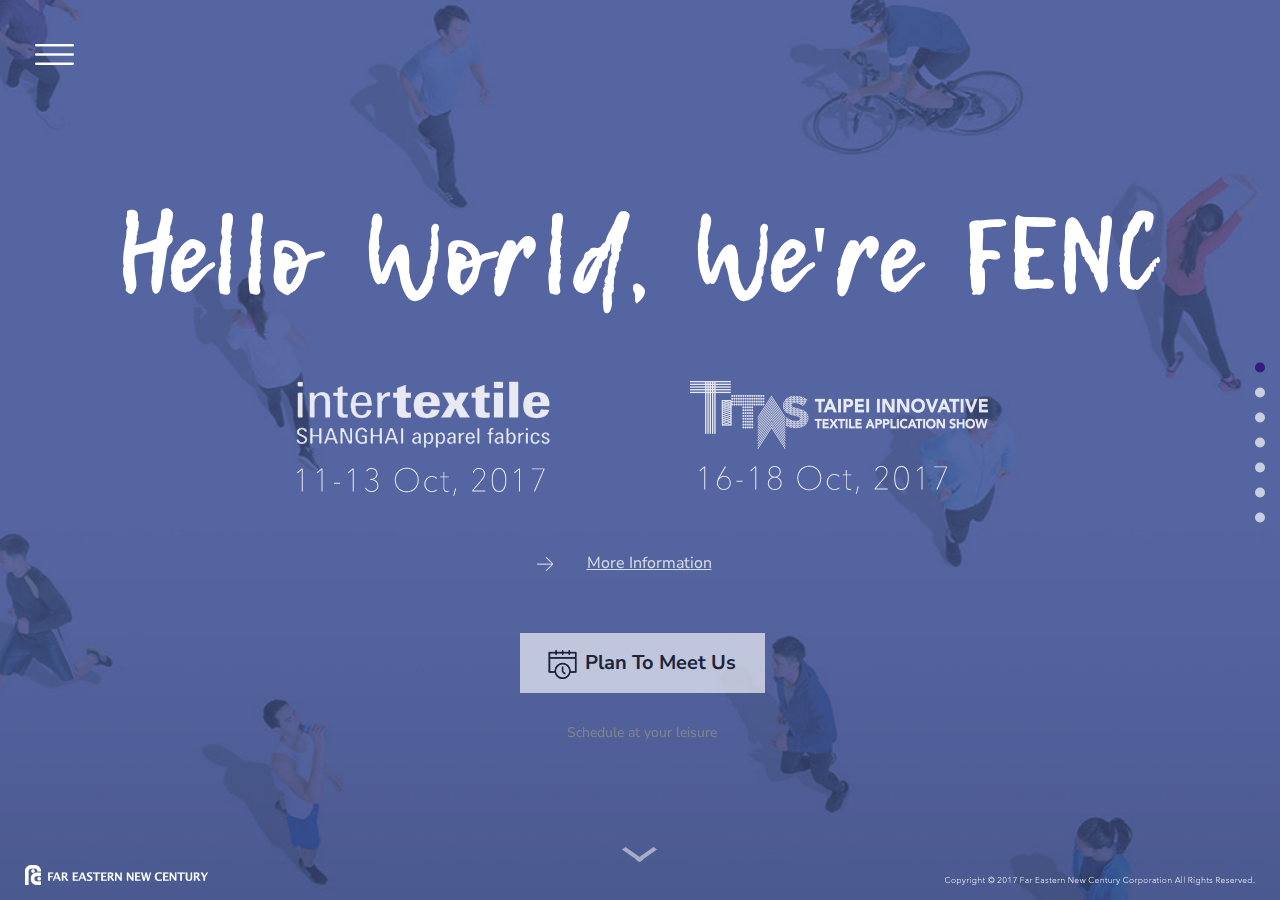
==== commit 7c522fc1: "update" ====
--- a/index.html
+++ b/index.html
@@ -1,270 +1,280 @@
 <!DOCTYPE html>
 <html>
-  <meta charset="utf-8">
-  <meta name="viewport" content="width=640" user-scalable="0">
-  <!-- hiding the Browser’s User Interface-->
-  <meta name="apple-mobile-web-app-capable" content="yes">
-  <meta name="mobile-web-app-capable" content="yes">
-  <!-- meta start-->
-  <meta name="title" content="">
-  <meta name="description" content="">
-  <meta name="keywords" content="">
-  <meta name="copyright" content="">
-  <link rel="image_src" href="">
-  <!-- iOS 6-->
-  <meta name="apple-mobile-web-app-title" content="">
-  <!-- OG-->
-  <meta property="og:title" content="">
-  <meta property="og:site_name" content="">
-  <meta property="og:description" content="">
-  <meta property="og:type" content="website">
-  <meta property="og:image" content="">
-  <meta property="og:url" content="">
-  <meta property="fb:app_id" content="">
-  <!-- css start-->
-  <link rel="stylesheet" href="css/default.css">
-  <link href="https://fonts.googleapis.com/css?family=Nunito+Sans:200,300,400,700" rel="stylesheet">
-  <!-- js start-->
-  <script type="text/javascript" src="js/jquery.js"></script>
-  <script type="text/javascript" src="js/lib/TweenMax.min.js"></script>
-  <script type="text/javascript" src="js/lib/TimelineMax.min.js"></script>
-  <script type="text/javascript" src="js/lib/jquery.waitforimages.min.js"></script>
-  <script type="text/javascript" src="js/lib/lethargy.min.js"></script>
-  <script type="text/javascript" src="js/lib/visible.js"></script>
-  <!-- archung js-->
-  <script type="text/javascript" src="js/ChungTool.js">   </script>
-  <script>
-    if (!ChungTool.isOnline()) {
-      document.write('<script src="http://' + (location.host || 'localhost').split(':')[0] + ':35729/livereload.js?snipver=1"></' + 'script>')
-      }
-  </script>
-</html>
-<body>
-  <script>(function(){var w=window;var ic=w.Intercom;if(typeof ic==="function"){ic('reattach_activator');ic('update',intercomSettings);}else{var d=document;var i=function(){i.c(arguments)};i.q=[];i.c=function(args){i.q.push(args)};w.Intercom=i;function l(){var s=d.createElement('script');s.type='text/javascript';s.async=true;s.src='https://widget.intercom.io/widget/cd93gkwx';var x=d.getElementsByTagName('script')[0];x.parentNode.insertBefore(s,x);}if(w.attachEvent){w.attachEvent('onload',l);}else{w.addEventListener('load',l,false);}}})()</script></script>
-  <script>
-    window.intercomSettings = {
-    	app_id: "cd93gkwx"
-    };
-  </script>
-  <div id="header"> 
-    <div class="menuBtn"> </div>
-    <div class="menuPop hide">
-      <div class="clozBtn"></div>
-      <div class="menuContainer"> <a href="index.html" class="mBtn">
-          <div class="txt">Home</div></a><a href="exhibition.html" class="mBtn">
-          <div class="txt">Exhibition Information</div></a><a href="booking.html" class="mBtn">
-          <div class="txt">Plan to Visit</div></a><a href="javascript:void(0)" data-videoId="NoqFj8AAH9Q" class="mBtn videoBtn">
-          <div class="txt">Exhibition Video</div></a>
-        <div class="mBtn"><a href="product.html" class="txt">Products at Exhibition</a>
-          <div class="subMenu"><a href="product.html?page=0" class="mBtn">
-              <div class="txt">Sustainability Products</div></a><a href="product.html?page=1" class="mBtn">
-              <div class="txt">Innovation Products</div></a><a href="product.html?page=2" class="mBtn">
-              <div class="txt">Best Sellers Products</div></a><a href="product.html?page=3" class="mBtn">
-              <div class="txt">Classic Products</div></a></div>
-        </div><a href="beforeDownloadDM.html" class="mBtn">
-          <div class="txt">Download Exhibition DM</div></a><a href="contact.html" class="mBtn">
-          <div class="txt">Contact Us</div></a>
-      </div>
-    </div>
-  </div>
-  <div class="videoPop popPage hide">
-    <div class="videoBox">
-      <div class="clozBtn popClozBtn"></div>
-      <div class="container"></div>
-    </div>
-  </div>
-  <div id="index">
-    <div class="mainContainer channel_0">
-      <div class="scrollArr"></div>
-      <div class="pageNav">
-        <div class="nav"></div>
-        <div class="nav"></div>
-        <div class="nav"></div>
-        <div class="nav"></div>
-        <div class="nav"></div>
-        <div class="nav"></div>
-        <div class="nav"></div>
-      </div>
-      <div style="background-image: url(&quot;images/peopleBg.jpg&quot;)" class="page p0">
-        <div class="container wTxt">
-          <div class="pageContent hide">
-            <div class="title handTxt bTitle">Hello World, We're FENC</div>
-            <div class="infoWrap mt_b aniDivTopIn">
-              <div class="info1"></div>
-              <div class="info2"></div>
-            </div><a href="exhibition.html" class="moreBtn aniDivTopIn">
-              <div class="arr"></div>
-              <div class="txt f16 td_u">More Information</div></a><a href="booking.html" class="whiteBtn mt_b aniDivTopIn"><i class="icon_plan"></i>Plan To Meet Us</a>
-            <div class="infoTxt f14 aniDivTopIn">Schedule at your leisure</div>
-          </div>
-        </div>
-      </div>
-      <div class="page p1 twoBlockPage">
-        <div class="container">
-          <div style="background-image: url(&quot;images/bg01.jpg&quot;)" class="containerBg"></div>
-          <div class="pageContent">
-            <div class="title handTxt wTxt mTitle">
-              <div class="aniTxt">We</div>
-              <div class="aniTxt">exist</div>
-              <div class="aniTxt">for</div>
-              <div class="aniTxt">a</div>
-              <div class="aniTxt">reason</div>
-            </div><a href="javascript:void(0);" data-videoId="NoqFj8AAH9Q" style="background-image: url(images/demoBg1.png)" class="picBgBox mt_b phoneShow videoBtn">
-              <div class="txt wTxt">
-                <div class="playIcon_s"></div>
-                <h2 class="mt_ss f18">Watch the Story Video</h2>
-              </div></a>
-          </div>
-        </div>
-        <div class="subPageContainer">
-          <div class="pageContent">
-            <h2 class="aniDivLeftIn">Being a Global Supplier we believe the core reason for our existence is to innovate & create sustainable solutions essential for a better life, a cleaner environment & economic progress.</h2><a href="javascript:void(0);" data-videoId="NoqFj8AAH9Q" style="background-image: url(images/demoBg1.png)" class="aniDivLeftIn picBgBox mt_b videoBtn">
-              <div class="txt wTxt">
-                <div class="playIcon_s"></div>
-                <h2 class="mt_ss f18">Watch the Story Video</h2>
-              </div></a>
-          </div>
-        </div>
-      </div>
-      <div class="page p2 threeBlockPage">
-        <div class="container bBlock">
-          <div style="background-image: url(&quot;images/bg05.jpg&quot;)" class="containerBg"></div>
-          <div class="pageContent">
-            <div class="title handTxt wTxt sTitle">
-              <div class="aniTxt">Save the Ocean</div>
-            </div>
-            <h1 class="wTxt">100% Ocean Recycled Yarn</h1><a href="#" class="whiteBtnArr">Ocean Recycled Yarn</a>
-          </div>
-        </div>
-        <div class="bBlock">
-          <div class="container sBlock">
-            <div style="background-image: url(&quot;images/bg03.jpg&quot;)" class="containerBg"></div>
+  <head> 
+    <title>Hello World, We’re FENC</title>
+    <meta charset="utf-8">
+    <meta name="viewport" content="width=640" user-scalable="0">
+    <!-- hiding the Browser’s User Interface-->
+    <meta name="apple-mobile-web-app-capable" content="yes">
+    <meta name="mobile-web-app-capable" content="yes">
+    <!-- meta start-->
+    <meta name="title" content="Hello World, We’re FENC">
+    <meta name="description" content="2017 FENC Intertextile Shanghai &amp; TITAS Taipei Booths &amp; Products Information">
+    <meta name="keywords" content="">
+    <meta name="copyright" content="">
+    <link rel="image_src" href="http://www.fenc.com/exhibition/images/fb.png">
+    <!-- iOS 6-->
+    <meta name="apple-mobile-web-app-title" content="Hello World, We’re FENC">
+    <!-- OG-->
+    <meta property="og:title" content="Hello World, We’re FENC">
+    <meta property="og:site_name" content="">
+    <meta property="og:description" content="2017 FENC Intertextile Shanghai &amp; TITAS Taipei Booths &amp; Products Information">
+    <meta property="og:type" content="website">
+    <meta property="og:image" content="http://www.fenc.com/exhibition/images/fb.png">
+    <meta property="og:url" content="http://www.fenc.com/exhibition/">
+    <meta property="fb:app_id" content="">
+    <!-- css start-->
+    <link rel="SHORTCUT ICON" href="images/favicon.ico">
+    <link rel="icon" href="images/favicon.ico" type="image/ico">
+    <link rel="stylesheet" href="css/default.css">
+    <link href="https://fonts.googleapis.com/css?family=Nunito+Sans:200,300,400,700" rel="stylesheet">
+    <!-- js start-->
+    <script type="text/javascript" src="js/jquery.js"></script>
+    <script type="text/javascript" src="js/lib/TweenMax.min.js"></script>
+    <script type="text/javascript" src="js/lib/TimelineMax.min.js"></script>
+    <script type="text/javascript" src="js/lib/jquery.waitforimages.min.js"></script>
+    <script type="text/javascript" src="js/lib/lethargy.min.js"></script>
+    <script type="text/javascript" src="js/lib/visible.js"></script>
+    <!-- archung js-->
+    <script type="text/javascript" src="js/ChungTool.js">   </script>
+    <script>
+      if (!ChungTool.isOnline()) {
+        document.write('<script src="http://' + (location.host || 'localhost').split(':')[0] + ':35729/livereload.js?snipver=1"></' + 'script>')
+        }
+    </script>
+  </head>
+  <body>
+    <div id="header"> 
+      <div class="menuBtnBox">
+        <div data-ga="menuBtn" class="menuBtn gaBtn"></div><a href="index.html" class="menuTxt handTxt wTxt show">Hello World, We're FENC</a>
+        <div class="phoneShow mainIcon"></div>
+      </div>
+      <div class="menuPop hide">
+        <div class="clozBtn"></div>
+        <div class="menuContainer"> <a href="index.html" data-ga="menu_Home" class="gaBtn mBtn">
+            <div class="txt">Home</div></a><a href="exhibition.html" data-ga="menu_ExhibitionInformation" class="gaBtn mBtn">
+            <div class="txt">Exhibition Information</div></a><a href="booking.aspx?exhibition=1" data-ga="menu_PlantoVisit" class="gaBtn mBtn">
+            <div class="txt">Plan to Visit</div></a><a href="javascript:void(0)" data-videoId="NoqFj8AAH9Q" data-ga="menu_ExhibitionVideo" class="gaBtn mBtn videoBtn">
+            <div class="txt">Exhibition Video</div></a>
+          <div class="mBtn hasSub"><a href="product.html" data-ga="menu_ProductsAtExhibition" class="gaBtn txt">Products at Exhibition</a>
+            <div class="subMenu"><a href="product.html?page=0" data-ga="menu_SustainabilityProducts" class="gaBtn mBtn">
+                <div class="txt">Sustainability Products</div></a><a href="product.html?page=1" data-ga="menu_InnovationProducts" class="gaBtn mBtn">
+                <div class="txt">Innovation Products</div></a><a href="product.html?page=2" data-ga="menu_BestSellersProducts" class="gaBtn mBtn">
+                <div class="txt">Best Sellers Products</div></a><a href="product.html?page=3" data-ga="menu_ClassicProducts" class="gaBtn mBtn">
+                <div class="txt">Classic Products</div></a></div>
+          </div><a href="brochure.html" data-ga="menu_DownloadBrochure" class="gaBtn mBtn">
+            <div class="txt">Download Brochure</div></a><a href="contact.html" data-ga="menu_Contact Us" class="gaBtn mBtn">
+            <div class="txt">Contact Us</div></a>
+        </div>
+      </div>
+    </div>
+    <div class="videoPop popPage hide">
+      <div class="videoBox">
+        <div class="clozBtn popClozBtn"></div>
+        <div class="container"></div>
+      </div>
+    </div>
+    <div id="index">
+      <div class="mainContainer channel_0">
+        <div class="scrollArr"></div>
+        <div class="pageNav">
+          <div data-ga="index_sidePageNav1" class="nav gaBtn"></div>
+          <div data-ga="index_sidePageNav2" class="nav gaBtn"></div>
+          <div data-ga="index_sidePageNav3" class="nav gaBtn"></div>
+          <div data-ga="index_sidePageNav4" class="nav gaBtn"></div>
+          <div data-ga="index_sidePageNav5" class="nav gaBtn"></div>
+          <div data-ga="index_sidePageNav6" class="nav gaBtn"></div>
+          <div data-ga="index_sidePageNav7" class="nav gaBtn"></div>
+        </div>
+        <div class="page p0">
+          <div class="container wTxt">
+            <div class="containerBg"></div>
+            <div class="pageContent hide">
+              <div class="title handTxt bTitle">Hello World, We're FENC</div>
+              <div class="infoWrap mt_b aniDivTopIn"><a href="exhibition.html" data-ga="index_exibitionIcon1" class="gaBtn info1"></a><a href="exhibition.html" data-ga="index_exibitionIcon2" class="gaBtn info2"></a></div><a href="exhibition.html" data-ga="index_moreInfomation" class="gaBtn moreBtn aniDivTopIn">
+                <div class="arr"></div>
+                <div class="txt f16 td_u">More Information</div></a><a href="booking.aspx" data-ga="index_planToMeetUs" class="gaBtn whiteBtn mt_b aniDivTopIn"><i class="icon_plan"></i>Plan To Meet Us</a>
+              <div class="infoTxt f14 aniDivTopIn">Schedule at your leisure</div>
+            </div>
+          </div>
+        </div>
+        <div class="page p1 twoBlockPage">
+          <div class="container">
+            <div style="background-image: url(&quot;images/bg01.jpg&quot;)" class="containerBg"></div>
+            <div class="pageContent">
+              <div class="title handTxt wTxt mTitle">
+                <div class="aniTxt">We</div>
+                <div class="aniTxt">exist</div>
+                <div class="aniTxt">for</div>
+                <div class="aniTxt">a</div>
+                <div class="aniTxt">reason</div>
+              </div><a href="javascript:void(0);" data-videoId="NoqFj8AAH9Q" style="background-image: url(images/demoBg1.jpg)" data-ga="index_watchStoryVideo" class="picBgBox mt_b phoneShow videoBtn gaBtn">
+                <div class="txt wTxt">
+                  <div class="playIcon_s"></div>
+                  <h2 class="mt_ss f18">Watch the Story Video</h2>
+                </div></a>
+            </div>
+          </div>
+          <div class="subPageContainer">
+            <div class="pageContent">
+              <h2 class="aniDivLeftIn">Being a Global Supplier we believe the core reason for our existence is to innovate & create sustainable solutions essential for a better life, a cleaner environment & economic progress.</h2><a href="javascript:void(0);" data-videoId="NoqFj8AAH9Q" style="background-image: url(images/demoBg1.jpg)" data-ga="index_watchStoryVideo" class="aniDivLeftIn picBgBox mt_b videoBtn gaBtn">
+                <div class="txt wTxt">
+                  <div class="playIcon_s"></div>
+                  <h2 class="mt_ss f18">Watch the Story Video</h2>
+                </div></a>
+            </div>
+          </div>
+        </div>
+        <div class="page p2 threeBlockPage">
+          <div class="container bBlock">
+            <div style="background-image: url(&quot;images/bg05.jpg&quot;)" class="containerBg"></div>
+            <div class="pageContent">
+              <div class="title handTxt wTxt ssTitle">
+                <div class="aniTxt">Save the Ocean</div>
+              </div>
+              <h1 class="wTxt">100% Ocean Recycled Yarn</h1><a href="product.html?page=0&amp;rel=oceanRecycled" data-ga="index_recycledOceanPlastic" class="whiteBtnArr gaBtn">Recycled Ocean Plastic</a>
+            </div>
+          </div>
+          <div class="bBlock">
+            <div class="container sBlock">
+              <div style="background-image: url(&quot;images/bg03.jpg&quot;)" class="containerBg"></div>
+              <div class="pageContent">
+                <div class="title handTxt wTxt ssTitle">
+                  <div class="aniTxt">PFC-Free</div>
+                </div>
+                <h1 class="wTxt">Superior Performance & Eco-friendly</h1><a href="product.html?page=1&amp;rel=topDryZero" data-ga="index_TopDryZero" class="whiteBtnArr gaBtn">TopDry Zero</a><a href="product.html?page=1&amp;rel=topClean" data-ga="index_TopClean" class="whiteBtnArr gaBtn">TopClean</a>
+              </div>
+            </div>
+            <div class="container sBlock">
+              <div style="background-image: url(&quot;images/bg04.jpg&quot;)" class="containerBg"></div>
+              <div class="pageContent">
+                <div class="title handTxt wTxt ssTitle">
+                  <div class="aniTxt">Smart Textile</div>
+                </div>
+                <h1 class="wTxt">innovation , no limit</h1><a href="product.html?page=1&amp;rel=dynaFeed" data-ga="index_DynaFeedSeries" class="whiteBtnArr gaBtn">DynaFeed Series</a>
+              </div>
+            </div>
+          </div>
+        </div>
+        <div class="page p3 twoBlockPage">
+          <div class="container">
+            <div style="background-image: url(&quot;images/bg09.jpg&quot;)" class="containerBg"></div>
+            <div class="pageContent">
+              <div class="title handTxt wTxt bTitle">
+                <div class="aniTxt">We're</div>
+                <div class="aniTxt">in</div>
+                <div class="aniTxt">this</div>
+                <div class="aniTxt">together</div>
+              </div>
+              <div class="phoneShow mt_b indexPhoneTxtBox">
+                <h3 class="wTxt">There’s no alternative to Sustainable development. We ‘walk our talk’ and see sustainability as a new way to innovate and to gain a competitive advantage.</h3><a href="product.html?page=0" data-ga="index_Products" class="whiteBtn gaBtn">Our Sustainability Products</a>
+              </div>
+            </div>
+          </div>
+          <div class="subPageContainer">
+            <div class="pageContent">
+              <h2 class="aniDivLeftIn">There's no alternative to Sustainable development. We ‘walk our talk' and see sustainability as a new way to innovate and to gain a competitive advantage.</h2><a href="product.html?page=0" style="background-image: url(images/btn04.jpg)" data-ga="index_Products" class="picBgBox mt_b aniDivLeftIn gaBtn">
+                <div class="txt wTxt">
+                  <div class="arrIcon_s"></div>
+                  <h2 class="mt_ss f18">Our Sustainability Products</h2>
+                </div></a>
+            </div>
+          </div>
+        </div>
+        <div class="page p4 twoBlockPage">
+          <div class="container">
+            <div style="background-image: url(&quot;images/bg07.jpg&quot;)" class="containerBg"></div>
+            <div class="pageContent">
+              <div class="title handTxt wTxt mTitle">
+                <div class="aniTxt">We</div>
+                <div class="aniTxt">Love </div>
+                <div class="aniTxt">Challenging</div>
+                <div class="aniTxt">Status</div>
+                <div class="aniTxt">Quo</div>
+              </div>
+              <div class="phoneShow mt_b indexPhoneTxtBox">
+                <h3 class="wTxt">We don't believe things have to stay the way they are and that's why at FENC, we constantly challenge the status quo. We, as a company have to evolve. It's how we innovate how we meet the needs of our customers and partners. At the same time, we remind ourselves to be focused, consistent & integrated.</h3><a href="product.html?page=1" data-ga="index_Innovations" class="whiteBtn gaBtn">Our Innovations</a>
+              </div>
+            </div>
+          </div>
+          <div class="subPageContainer">
+            <div class="pageContent">
+              <h2 class="aniDivLeftIn">We don't believe things have to stay the way they are and that's why at FENC, we constantly challenge the status quo. We, as a company have to evolve. It's how we innovate how we meet the needs of our customers and partners. At the same time, we remind ourselves to be focused, consistent & integrated.</h2><a href="product.html?page=1" style="background-image: url(images/btn02.jpg)" data-ga="index_Innovations" class="aniDivLeftIn picBgBox mt_b gaBtn">
+                <div class="txt wTxt">
+                  <div class="arrIcon_s"></div>
+                  <h2 class="mt_ss f18">Our Innovations</h2>
+                </div></a>
+            </div>
+          </div>
+        </div>
+        <div class="page p5 twoBlockPage">
+          <div class="container">
+            <div style="background-image: url(&quot;images/bg08.jpg&quot;)" class="containerBg"></div>
             <div class="pageContent">
               <div class="title handTxt wTxt sTitle">
-                <div class="aniTxt">PFC-Free</div>
-              </div>
-              <h1 class="wTxt">Superior Performance & Eco-friendly</h1><a href="#" class="whiteBtnArr">TopDry Zero</a><a href="#" class="whiteBtnArr">TopClean</a>
-            </div>
-          </div>
-          <div class="container sBlock">
-            <div style="background-image: url(&quot;images/bg04.jpg&quot;)" class="containerBg"></div>
-            <div class="pageContent">
-              <div class="title handTxt wTxt sTitle">
-                <div class="aniTxt">Smart Textile</div>
-              </div>
-              <h1 class="wTxt">innovation , no limit</h1><a href="#" class="whiteBtnArr">DynaFeed Series</a>
-            </div>
-          </div>
-        </div>
-      </div>
-      <div class="page p3 twoBlockPage">
-        <div class="container">
-          <div style="background-image: url(&quot;images/bg09.jpg&quot;)" class="containerBg"></div>
-          <div class="pageContent">
-            <div class="title handTxt wTxt bTitle">
-              <div class="aniTxt">We're</div>
-              <div class="aniTxt">in</div>
-              <div class="aniTxt">this</div>
-              <div class="aniTxt">together</div>
-            </div>
-            <div class="phoneShow mt_b indexPhoneTxtBox">
-              <h3 class="wTxt">There’s no alternative to Sustainable development. We ‘walk our talk’ and see sustainability as a new way to innovate and to gain a competitive advantage.</h3><a href="product.html?page=0" class="whiteBtn">Our Sustainability Products</a>
-            </div>
-          </div>
-        </div>
-        <div class="subPageContainer">
-          <div class="pageContent">
-            <h2 class="aniDivLeftIn">There's no alternative to Sustainable development. We ‘walk our talk' and see sustainability as a new way to innovate and to gain a competitive advantage.</h2><a href="product.html?page=0" style="background-image: url(images/btn04.jpg)" class="picBgBox mt_b aniDivLeftIn">
-              <div class="txt wTxt">
-                <div class="arrIcon_s"></div>
-                <h2 class="mt_ss f18">Our Sustainability Products</h2>
-              </div></a>
-          </div>
-        </div>
-      </div>
-      <div class="page p4 twoBlockPage">
-        <div class="container">
-          <div style="background-image: url(&quot;images/bg07.jpg&quot;)" class="containerBg"></div>
-          <div class="pageContent">
-            <div class="title handTxt wTxt mTitle">
-              <div class="aniTxt">We</div>
-              <div class="aniTxt">Love </div>
-              <div class="aniTxt">Challenging</div>
-              <div class="aniTxt">Status</div>
-              <div class="aniTxt">Quo</div>
-            </div>
-            <div class="phoneShow mt_b indexPhoneTxtBox">
-              <h3 class="wTxt">We don't believe things have to stay the way they are and that's why at FENC, we constantly challenge the status quo. We, as a company have to evolve. It's how we innovate how we meet the needs of our customers and partners. At the same time, we remind ourselves to be focused, consistent & integrated.</h3><a href="product.html?page=1" class="whiteBtn">Our Innovations</a>
-            </div>
-          </div>
-        </div>
-        <div class="subPageContainer">
-          <div class="pageContent">
-            <h2 class="aniDivLeftIn">We don't believe things have to stay the way they are and that's why at FENC, we constantly challenge the status quo. We, as a company have to evolve. It's how we innovate how we meet the needs of our customers and partners. At the same time, we remind ourselves to be focused, consistent & integrated.</h2><a href="product.html?page=1" style="background-image: url(images/btn02.jpg)" class="aniDivLeftIn picBgBox mt_b">
-              <div class="txt wTxt">
-                <div class="arrIcon_s"></div>
-                <h2 class="mt_ss f18">Our Innovations</h2>
-              </div></a>
-          </div>
-        </div>
-      </div>
-      <div class="page p5 twoBlockPage">
-        <div class="container">
-          <div style="background-image: url(&quot;images/bg08.jpg&quot;)" class="containerBg"></div>
-          <div class="pageContent">
-            <div class="title handTxt wTxt sTitle">
-              <div class="aniTxt">We</div>
-              <div class="aniTxt">simplily</div>
-              <div class="aniTxt">Complexities</div>
-              <div class="aniTxt">and</div>
-              <div class="aniTxt">Amplify</div>
-              <div class="aniTxt">Possibilities</div>
-            </div>
-            <div class="phoneShow mt_b indexPhoneTxtBox">
-              <h3 class="wTxt">We innovate, we develop, we manufacture, we build, we spin, we weave, we knit, we dye, we recycle, we integrate, we protect the environment. When our customers and partners work with us, they know they can rely on us for one major advantage and that is to make things Simpler, SmarterCooler, Better</h3><a href="product.html?page=2" class="whiteBtn">Our Best Sellers</a>
-            </div>
-          </div>
-        </div>
-        <div class="subPageContainer">
-          <div class="pageContent">
-            <h2 class="aniDivLeftIn">We innovate, we develop, we manufacture, we build, we spin, we weave, we knit, we dye, we recycle, we integrate, we protect the environment. When our customers and partners work with us, they know they can rely on us for one major advantage and that is to make things Simpler, SmarterCooler, Better</h2><a href="product.html?page=2" style="background-image: url(images/btn03.jpg)" class="aniDivLeftIn picBgBox mt_b">
-              <div class="txt wTxt">
-                <div class="arrIcon_s"></div>
-                <h2 class="mt_ss f18">Our Best Sellers	</h2>
-              </div></a>
-          </div>
-        </div>
-      </div>
-      <div class="page p6 twoBlockPage">
-        <div class="container">
-          <div style="background-image: url(&quot;images/bg06.jpg&quot;)" class="containerBg"></div>
-          <div class="pageContent">
-            <div class="title handTxt wTxt mTitle">
-              <div class="aniTxt">We</div>
-              <div class="aniTxt">make </div>
-              <div class="aniTxt">passion</div>
-              <div class="aniTxt">our</div>
-              <div class="aniTxt">job</div>
-            </div>
-            <div class="phoneShow mt_b indexPhoneTxtBox">
-              <h3 class="wTxt">We've dedicated our daily lives to be innovative, dynamic, dependable, trusted and global, and we want our customers and partners to love us for our passion</h3><a href="product.html?page=3" class="whiteBtn">Our Classics </a>
-            </div>
-          </div>
-        </div>
-        <div class="subPageContainer">
-          <div class="pageContent">
-            <h2 class="aniDivLeftIn">We've dedicated our daily lives to be innovative, dynamic, dependable, trusted and global, and we want our customers and partners to love us for our passion</h2><a href="product.html?page=3" style="background-image: url(images/btn01.jpg)" class="aniDivLeftIn picBgBox mt_b">
-              <div class="txt wTxt">
-                <div class="arrIcon_s"></div>
-                <h2 class="mt_ss f18">Our Classics</h2>
-              </div></a>
-          </div>
-        </div>
-      </div>
-    </div>
-  </div>
-  <div style="display:none" class="loadPicWrap">
-  </div>
-  <script type="text/javascript" src="js/index.js"></script>
-  <script type="text/javascript" src="js/indexPage.js"></script>
-</body>+                <div class="aniTxt">We</div>
+                <div class="aniTxt">simplify</div>
+                <div class="aniTxt">Complexities</div>
+                <div class="aniTxt">and</div>
+                <div class="aniTxt">Amplify</div>
+                <div class="aniTxt">Possibilities</div>
+              </div>
+              <div class="phoneShow mt_b indexPhoneTxtBox">
+                <h3 class="wTxt">We innovate, we develop, we manufacture, we build, we spin, we weave, we knit, we dye, we recycle, we integrate, we protect the environment. When our customers and partners work with us, they know they can rely on us for one major advantage and that is to make things Simpler, SmarterCooler, Better</h3><a href="product.html?page=2" data-ga="index_BestSellers" class="whiteBtn gaBtn">Our Best Sellers</a>
+              </div>
+            </div>
+          </div>
+          <div class="subPageContainer">
+            <div class="pageContent">
+              <h2 class="aniDivLeftIn">We innovate, we develop, we manufacture, we build, we spin, we weave, we knit, we dye, we recycle, we integrate, we protect the environment. When our customers and partners work with us, they know they can rely on us for one major advantage and that is to make things Simpler, SmarterCooler, Better</h2><a href="product.html?page=2" style="background-image: url(images/btn03.jpg)" data-ga="index_BestSellers" class="aniDivLeftIn picBgBox mt_b gaBtn">
+                <div class="txt wTxt">
+                  <div class="arrIcon_s"></div>
+                  <h2 class="mt_ss f18">Our Best Sellers	</h2>
+                </div></a>
+            </div>
+          </div>
+        </div>
+        <div class="page p6 twoBlockPage">
+          <div class="container">
+            <div style="background-image: url(&quot;images/bg06.jpg&quot;)" class="containerBg"></div>
+            <div class="pageContent">
+              <div class="title handTxt wTxt mTitle">
+                <div class="aniTxt">We</div>
+                <div class="aniTxt">make </div>
+                <div class="aniTxt">passion</div>
+                <div class="aniTxt">our</div>
+                <div class="aniTxt">job</div>
+              </div>
+              <div class="phoneShow mt_b indexPhoneTxtBox">
+                <h3 class="wTxt">We've dedicated our daily lives to be innovative, dynamic, dependable, trusted and global, and we want our customers and partners to love us for our passion</h3><a href="product.html?page=3" data-ga="index_Classics" class="whiteBtn gaBtn">Our Classics </a>
+              </div>
+            </div>
+          </div>
+          <div class="subPageContainer">
+            <div class="pageContent">
+              <h2 class="aniDivLeftIn">We've dedicated our daily lives to be innovative, dynamic, dependable, trusted and global, and we want our customers and partners to love us for our passion</h2><a href="product.html?page=3" style="background-image: url(images/btn01.jpg)" data-ga="index_Classics" class="aniDivLeftIn picBgBox mt_b gaBtn">
+                <div class="txt wTxt">
+                  <div class="arrIcon_s"></div>
+                  <h2 class="mt_ss f18">Our Classics</h2>
+                </div></a>
+            </div>
+          </div>
+          <div class="phoneShow">
+            <div id="footer">
+              <div class="f1"></div>
+              <div class="f2"></div>
+            </div>
+          </div>
+        </div>
+      </div>
+    </div>
+    <div class="phoneHide">
+      <div id="footer">
+        <div class="f1"></div>
+        <div class="f2"></div>
+      </div>
+    </div>
+    <script type="text/javascript" src="js/index.js"></script>
+    <script type="text/javascript" src="js/indexPage.js"></script>
+  </body>
+</html>--- a/css/default.css
+++ b/css/default.css
@@ -1,4684 +1,4956 @@
-@charset "UTF-8";
-/*mixin */
-html, body, div, span, applet, object, iframe, h1, h2, h3, h4, h5, h6, p, blockquote, pre, a, abbr, acronym, address, big, cite, code, del, dfn, em, img, ins, kbd, q, s, samp, small, strike, strong, sub, sup, tt, var, b, u, i, center, dl, dt, dd, ol, ul, li, fieldset, form, label, legend, table, caption, tbody, tfoot, thead, tr, th, td, article, aside, canvas, details, embed, figure, figcaption, footer, header, hgroup, menu, nav, output, ruby, section, summary, time, mark, audio, video {
-  margin: 0;
-  padding: 0;
-  border: 0;
-  font: inherit;
-  vertical-align: baseline;
-}
-
-ol, ul {
-  list-style: none;
-}
-
-article, aside, details, figcaption, figure, footer, header, hgroup, main, nav, section, summary {
-  display: block;
-}
-
-audio, canvas, video {
-  display: inline-block;
-}
-
-audio:not([controls]) {
-  display: none;
-  height: 0;
-}
-
-[hidden] {
-  display: none;
-}
-
-a:focus {
-  outline: thin dotted;
-}
-a:active, a:hover {
-  outline: 0;
-}
-
-abbr[title] {
-  border-bottom: 1px dotted;
-}
-
-b, strong {
-  font-weight: bold;
-}
-
-dfn {
-  font-style: italic;
-}
-
-hr {
-  -moz-box-sizing: content-box;
-  box-sizing: content-box;
-  height: 0;
-}
-
-mark {
-  background: #ff0;
-  color: #000;
-}
-
-code, kbd, pre, samp {
-  font-family: monospace, serif;
-  font-size: 1em;
-}
-
-pre {
-  white-space: pre-wrap;
-}
-
-q {
-  quotes: "“" "”" "‘" "’";
-}
-
-small {
-  font-size: 80%;
-}
-
-sub {
-  font-size: 75%;
-  line-height: 0;
-  position: relative;
-  vertical-align: baseline;
-}
-
-sup {
-  font-size: 75%;
-  line-height: 0;
-  position: relative;
-  vertical-align: baseline;
-  top: -0.5em;
-}
-
-sub {
-  bottom: -0.25em;
-}
-
-img {
-  max-width: 100%;
-  height: auto;
-}
-
-svg:not(:root) {
-  overflow: hidden;
-}
-
-figure {
-  margin: 0;
-}
-
-fieldset {
-  border: 1px solid #c0c0c0;
-  margin: 0 2px;
-  padding: 0.35em 0.625em 0.75em;
-}
-
-legend {
-  border: 0;
-  padding: 0;
-}
-
-button, input, select, textarea {
-  font-family: inherit;
-  font-size: 100%;
-  margin: 0;
-}
-
-button, input {
-  line-height: normal;
-}
-
-button, select {
-  text-transform: none;
-}
-
-button, html input[type="button"] {
-  -webkit-appearance: button;
-  cursor: pointer;
-}
-
-input[type="reset"], input[type="submit"] {
-  -webkit-appearance: button;
-  cursor: pointer;
-}
-
-button[disabled], html input[disabled] {
-  cursor: default;
-}
-
-input[type="checkbox"], input[type="radio"] {
-  box-sizing: border-box;
-  padding: 0;
-}
-input[type="search"] {
-  -webkit-appearance: textfield;
-  -moz-box-sizing: content-box;
-  -webkit-box-sizing: content-box;
-  box-sizing: content-box;
-}
-input[type="search"]::-webkit-search-cancel-button, input[type="search"]::-webkit-search-decoration {
-  -webkit-appearance: none;
-}
-
-button::-moz-focus-inner, input::-moz-focus-inner {
-  border: 0;
-  padding: 0;
-}
-
-textarea {
-  overflow: auto;
-  vertical-align: top;
-}
-
-table {
-  border-collapse: collapse;
-  border-spacing: 0;
-}
-
-.clearfix {
-  zoom: 1;
-}
-.clearfix:before {
-  content: "";
-  display: table;
-}
-.clearfix:after {
-  content: "";
-  display: table;
-  clear: both;
-}
-
-html {
-  font-family: sans-serif;
-  line-height: 1.6;
-  font-size: 16px;
-}
-
-a {
-  text-decoration: none;
-  color: black;
-}
-a:hover {
-  color: blue;
-}
-
-/*defaultClass */
-/*	header style */
-.mainMenu > a {
-  display: block;
-}
-.mainMenu.horizontal_menu > a {
-  display: inline-block;
-  margin-left: -4px;
-}
-.mainMenu.left_menu {
-  text-align: left;
-}
-.mainMenu.middle_menu {
-  text-align: center;
-}
-.mainMenu.right_menu {
-  text-align: right;
-}
-
-/*	boxs style */
-.skewBoxWrap {
-  position: relative;
-}
-.skewBoxWrap .skewbox {
-  position: absolute;
-  width: 60%;
-  height: 100%;
-  left: 0;
-  top: 0;
-}
-.skewBoxWrap .skewbox.sb2 {
-  left: 50%;
-  -moz-transform: skewX(-7deg);
-  -ms-transform: skewX(-7deg);
-  -webkit-transform: skewX(-7deg);
-  transform: skewX(-7deg);
-  overflow: hidden;
-  -moz-backface-visibility: hidden;
-  -webkit-backface-visibility: hidden;
-  backface-visibility: hidden;
-}
-.skewBoxWrap .skewbox.sb2 .sb_container {
-  -moz-transform: skewX(7deg);
-  -ms-transform: skewX(7deg);
-  -webkit-transform: skewX(7deg);
-  transform: skewX(7deg);
-  left: -10%;
-}
-@media screen and (min-width: 769px) {
-  .skewBoxWrap .sb_container {
-    cursor: pointer;
-    position: relative;
-  }
-  .skewBoxWrap .sb_container:after {
-    content: "";
-    position: absolute;
-    top: 0;
-    left: 0;
-    width: 100%;
-    height: 100%;
-    background-color: rgba(0, 0, 0, 0.7);
-    filter: progid:DXImageTransform.Microsoft.Alpha(enabled=false);
-    opacity: 1;
-    -moz-transition: all, 0.3s;
-    -o-transition: all, 0.3s;
-    -webkit-transition: all, 0.3s;
-    transition: all, 0.3s;
-  }
-  .skewBoxWrap .sb_container:hover:after, .skewBoxWrap .sb_container.active:after {
-    filter: progid:DXImageTransform.Microsoft.Alpha(Opacity=0);
-    opacity: 0;
-  }
-}
-.skewBoxWrap.sb_withScaleAnimation .sb1 .sb_container {
-  -moz-transition: all, 0.3s;
-  -o-transition: all, 0.3s;
-  -webkit-transition: all, 0.3s;
-  transition: all, 0.3s;
-  -moz-transform: perspective(300px) translateZ(0);
-  -webkit-transform: perspective(300px) translateZ(0);
-  transform: perspective(300px) translateZ(0);
-}
-.skewBoxWrap.sb_withScaleAnimation .sb1:hover .sb_container {
-  -moz-transform: perspective(300px) translateZ(10px);
-  -webkit-transform: perspective(300px) translateZ(10px);
-  transform: perspective(300px) translateZ(10px);
-}
-.skewBoxWrap.sb_withScaleAnimation .sb2 .sb_container {
-  -moz-transition: all, 0.3s;
-  -o-transition: all, 0.3s;
-  -webkit-transition: all, 0.3s;
-  transition: all, 0.3s;
-  -moz-transform: skewX(7deg) perspective(300px) translateZ(0);
-  -ms-transform: skewX(7deg) perspective(300px) translateZ(0);
-  -webkit-transform: skewX(7deg) perspective(300px) translateZ(0);
-  transform: skewX(7deg) perspective(300px) translateZ(0);
-}
-.skewBoxWrap.sb_withScaleAnimation .sb2:hover .sb_container {
-  -moz-transform: skewX(7deg) perspective(300px) translateZ(10px);
-  -ms-transform: skewX(7deg) perspective(300px) translateZ(10px);
-  -webkit-transform: skewX(7deg) perspective(300px) translateZ(10px);
-  transform: skewX(7deg) perspective(300px) translateZ(10px);
-}
-@media screen and (max-width: 768px) {
-  .skewBoxWrap.sb_phoneVertical.sb_withScaleAnimation .sb2 .sb_container {
-    -moz-transform: skewX(0deg) skewY(-5deg) perspective(300px) translateZ(0);
-    -ms-transform: skewX(0deg) skewY(-5deg) perspective(300px) translateZ(0);
-    -webkit-transform: skewX(0deg) skewY(-5deg) perspective(300px) translateZ(0);
-    transform: skewX(0deg) skewY(-5deg) perspective(300px) translateZ(0);
-  }
-  .skewBoxWrap.sb_phoneVertical.sb_withScaleAnimation .sb2:hover .sb_container {
-    -moz-transform: skewX(0deg) skewY(5deg) perspective(300px) translateZ(10px);
-    -ms-transform: skewX(0deg) skewY(5deg) perspective(300px) translateZ(10px);
-    -webkit-transform: skewX(0deg) skewY(5deg) perspective(300px) translateZ(10px);
-    transform: skewX(0deg) skewY(5deg) perspective(300px) translateZ(10px);
-  }
-  .skewBoxWrap.sb_phoneVertical .skewbox {
-    position: relative;
-    width: 100%;
-    height: 60%;
-  }
-  .skewBoxWrap.sb_phoneVertical .skewbox.sb2 {
-    left: 0;
-    top: -10%;
-    -moz-transform: skewX(0deg) skewY(-5deg);
-    -ms-transform: skewX(0deg) skewY(-5deg);
-    -webkit-transform: skewX(0deg) skewY(-5deg);
-    transform: skewX(0deg) skewY(-5deg);
-  }
-  .skewBoxWrap.sb_phoneVertical .skewbox.sb2 .sb_container {
-    -moz-transform: skewX(0deg) skewY(5deg);
-    -ms-transform: skewX(0deg) skewY(5deg);
-    -webkit-transform: skewX(0deg) skewY(5deg);
-    transform: skewX(0deg) skewY(5deg);
-    left: 0;
-    top: -10%;
-  }
-}
-
-@-webkit-keyframes fadeIn {
-  0% {
-    opacity: 0;
-  }
-  100% {
-    opacity: 1;
-  }
-}
-@-webkit-keyframes fadeOut {
-  0% {
-    opacity: 1;
-  }
-  100% {
-    opacity: 0;
-  }
-}
-@-webkit-keyframes fadeInUp {
-  0% {
-    opacity: 0;
-    -webkit-transform: translateY(20px);
-  }
-  100% {
-    opacity: 1;
-    -webkit-transform: translateY(0);
-  }
-}
-@-webkit-keyframes fadeOutUp {
-  0% {
-    opacity: 1;
-    -webkit-transform: translateY(0);
-  }
-  100% {
-    opacity: 0;
-    -webkit-transform: translateY(-20px);
-  }
-}
-@-webkit-keyframes fadeInDown {
-  0% {
-    opacity: 0;
-    -webkit-transform: translateY(-20px);
-  }
-  100% {
-    opacity: 1;
-    -webkit-transform: translateY(0);
-  }
-}
-@-webkit-keyframes fadeOutDown {
-  0% {
-    opacity: 1;
-    -webkit-transform: translateY(0);
-  }
-  100% {
-    opacity: 0;
-    -webkit-transform: translateY(20px);
-  }
-}
-@-webkit-keyframes fadeInRight {
-  0% {
-    opacity: 0;
-    -webkit-transform: translateX(20px);
-  }
-  100% {
-    opacity: 1;
-    -webkit-transform: translateX(0);
-  }
-}
-@-webkit-keyframes fadeOutLeft {
-  0% {
-    opacity: 1;
-    -webkit-transform: translateX(0);
-  }
-  100% {
-    opacity: 0;
-    -webkit-transform: translateX(-20px);
-  }
-}
-@-webkit-keyframes fadeInLeft {
-  0% {
-    opacity: 0;
-    -webkit-transform: translateX(-20px);
-  }
-  100% {
-    opacity: 1;
-    -webkit-transform: translateX(0);
-  }
-}
-@-webkit-keyframes fadeOutRight {
-  0% {
-    opacity: 1;
-    -webkit-transform: translateX(0);
-  }
-  100% {
-    opacity: 0;
-    -webkit-transform: translateX(20px);
-  }
-}
-@-webkit-keyframes fadeInUpBig {
-  0% {
-    opacity: 0;
-    -webkit-transform: translateY(2000px);
-  }
-  100% {
-    opacity: 1;
-    -webkit-transform: translateY(0);
-  }
-}
-@-webkit-keyframes fadeOutUpBig {
-  0% {
-    opacity: 1;
-    -webkit-transform: translateY(0);
-  }
-  100% {
-    opacity: 0;
-    -webkit-transform: translateY(-2000px);
-  }
-}
-@-webkit-keyframes fadeInDownBig {
-  0% {
-    opacity: 0;
-    -webkit-transform: translateY(-2000px);
-  }
-  100% {
-    opacity: 1;
-    -webkit-transform: translateY(0);
-  }
-}
-@-webkit-keyframes fadeOutDownBig {
-  0% {
-    opacity: 1;
-    -webkit-transform: translateY(0);
-  }
-  100% {
-    opacity: 0;
-    -webkit-transform: translateY(2000px);
-  }
-}
-@-webkit-keyframes fadeInRightBig {
-  0% {
-    opacity: 0;
-    -webkit-transform: translateX(2000px);
-  }
-  100% {
-    opacity: 1;
-    -webkit-transform: translateX(0);
-  }
-}
-@-webkit-keyframes fadeOutLeftBig {
-  0% {
-    opacity: 1;
-    -webkit-transform: translateX(0);
-  }
-  100% {
-    opacity: 0;
-    -webkit-transform: translateX(-2000px);
-  }
-}
-@-webkit-keyframes fadeInLeftBig {
-  0% {
-    opacity: 0;
-    -webkit-transform: translateX(-2000px);
-  }
-  100% {
-    opacity: 1;
-    -webkit-transform: translateX(0);
-  }
-}
-@-webkit-keyframes fadeOutRightBig {
-  0% {
-    opacity: 1;
-    -webkit-transform: translateX(0);
-  }
-  100% {
-    opacity: 0;
-    -webkit-transform: translateX(2000px);
-  }
-}
-@-webkit-keyframes bounceIn {
-  0% {
-    opacity: 0;
-    -webkit-transform: scale(0.3);
-  }
-  50% {
-    opacity: 1;
-    -webkit-transform: scale(1.05);
-  }
-  70% {
-    -webkit-transform: scale(0.9);
-  }
-  100% {
-    -webkit-transform: scale(1);
-  }
-}
-@-webkit-keyframes bounceInDown {
-  0% {
-    opacity: 0;
-    -webkit-transform: translateY(-2000px);
-  }
-  60% {
-    opacity: 1;
-    -webkit-transform: translateY(30px);
-  }
-  80% {
-    -webkit-transform: translateY(-10px);
-  }
-  100% {
-    -webkit-transform: translateY(0);
-  }
-}
-@-webkit-keyframes bounceInUp {
-  0% {
-    opacity: 0;
-    -webkit-transform: translateY(2000px);
-  }
-  60% {
-    opacity: 1;
-    -webkit-transform: translateY(-30px);
-  }
-  80% {
-    -webkit-transform: translateY(10px);
-  }
-  100% {
-    -webkit-transform: translateY(0);
-  }
-}
-@-webkit-keyframes bounceInRight {
-  0% {
-    opacity: 0;
-    -webkit-transform: translateX(2000px);
-  }
-  60% {
-    opacity: 1;
-    -webkit-transform: translateX(-30px);
-  }
-  80% {
-    -webkit-transform: translateX(10px);
-  }
-  100% {
-    -webkit-transform: translateX(0);
-  }
-}
-@-webkit-keyframes bounceInLeft {
-  0% {
-    opacity: 0;
-    -webkit-transform: translateX(-2000px);
-  }
-  60% {
-    opacity: 1;
-    -webkit-transform: translateX(30px);
-  }
-  80% {
-    -webkit-transform: translateX(-10px);
-  }
-  100% {
-    -webkit-transform: translateX(0);
-  }
-}
-@-webkit-keyframes bounceOut {
-  0% {
-    -webkit-transform: scale(1);
-  }
-  25% {
-    -webkit-transform: scale(0.95);
-  }
-  50% {
-    opacity: 1;
-    -webkit-transform: scale(1.1);
-  }
-  100% {
-    opacity: 0;
-    -webkit-transform: scale(0.3);
-  }
-}
-@-webkit-keyframes bounceOutUp {
-  0% {
-    -webkit-transform: translateY(0);
-  }
-  20% {
-    opacity: 1;
-    -webkit-transform: translateY(20px);
-  }
-  100% {
-    opacity: 0;
-    -webkit-transform: translateY(-2000px);
-  }
-}
-@-webkit-keyframes bounceOutDown {
-  0% {
-    -webkit-transform: translateY(0);
-  }
-  20% {
-    opacity: 1;
-    -webkit-transform: translateY(-20px);
-  }
-  100% {
-    opacity: 0;
-    -webkit-transform: translateY(2000px);
-  }
-}
-@-webkit-keyframes bounceOutLeft {
-  0% {
-    -webkit-transform: translateX(0);
-  }
-  20% {
-    opacity: 1;
-    -webkit-transform: translateX(20px);
-  }
-  100% {
-    opacity: 0;
-    -webkit-transform: translateX(-2000px);
-  }
-}
-@-webkit-keyframes bounceOutRight {
-  0% {
-    -webkit-transform: translateX(0);
-  }
-  20% {
-    opacity: 1;
-    -webkit-transform: translateX(-20px);
-  }
-  100% {
-    opacity: 0;
-    -webkit-transform: translateX(2000px);
-  }
-}
-@-webkit-keyframes flash {
-  0% {
-    opacity: 1;
-  }
-  25% {
-    opacity: 0;
-  }
-  50% {
-    opacity: 1;
-  }
-  75% {
-    opacity: 0;
-  }
-  100% {
-    opacity: 1;
-  }
-}
-@-webkit-keyframes bounce {
-  0% {
-    -webkit-transform: translateY(0);
-  }
-  20% {
-    -webkit-transform: translateY(0);
-  }
-  40% {
-    -webkit-transform: translateY(-30px);
-  }
-  50% {
-    -webkit-transform: translateY(0);
-  }
-  60% {
-    -webkit-transform: translateY(-15px);
-  }
-  80% {
-    -webkit-transform: translateY(0);
-  }
-  100% {
-    -webkit-transform: translateY(0);
-  }
-}
-@-webkit-keyframes shake {
-  0% {
-    -webkit-transform: translateX(0);
-  }
-  10% {
-    -webkit-transform: translateX(-10px);
-  }
-  20% {
-    -webkit-transform: translateX(10px);
-  }
-  30% {
-    -webkit-transform: translateX(-10px);
-  }
-  40% {
-    -webkit-transform: translateX(10px);
-  }
-  50% {
-    -webkit-transform: translateX(-10px);
-  }
-  60% {
-    -webkit-transform: translateX(10px);
-  }
-  70% {
-    -webkit-transform: translateX(-10px);
-  }
-  80% {
-    -webkit-transform: translateX(10px);
-  }
-  90% {
-    -webkit-transform: translateX(-10px);
-  }
-  100% {
-    -webkit-transform: translateX(0);
-  }
-}
-@-webkit-keyframes rotateInDownLeft {
-  0% {
-    -webkit-transform-origin: left bottom;
-    -webkit-transform: rotate(-90deg);
-    opacity: 0;
-  }
-  100% {
-    -webkit-transform-origin: left bottom;
-    -webkit-transform: rotate(0);
-    opacity: 1;
-  }
-}
-@-webkit-keyframes rotateInUpLeft {
-  0% {
-    -webkit-transform-origin: left bottom;
-    -webkit-transform: rotate(90deg);
-    opacity: 0;
-  }
-  100% {
-    -webkit-transform-origin: left bottom;
-    -webkit-transform: rotate(0);
-    opacity: 1;
-  }
-}
-@-webkit-keyframes rotateInUpRight {
-  0% {
-    -webkit-transform-origin: right bottom;
-    -webkit-transform: rotate(-90deg);
-    opacity: 0;
-  }
-  100% {
-    -webkit-transform-origin: right bottom;
-    -webkit-transform: rotate(0);
-    opacity: 1;
-  }
-}
-@-webkit-keyframes rotateInDownRight {
-  0% {
-    -webkit-transform-origin: right bottom;
-    -webkit-transform: rotate(90deg);
-    opacity: 0;
-  }
-  100% {
-    -webkit-transform-origin: right bottom;
-    -webkit-transform: rotate(0);
-    opacity: 1;
-  }
-}
-@-webkit-keyframes rotateOutDownLeft {
-  0% {
-    -webkit-transform-origin: left bottom;
-    -webkit-transform: rotate(0);
-    opacity: 1;
-  }
-  100% {
-    -webkit-transform-origin: left bottom;
-    -webkit-transform: rotate(90deg);
-    opacity: 0;
-  }
-}
-@-webkit-keyframes rotateOutUpLeft {
-  0% {
-    -webkit-transform-origin: left bottom;
-    -webkit-transform: rotate(0);
-    opacity: 1;
-  }
-  100% {
-    -webkit-transform-origin: left bottom;
-    -webkit-transform: rotate(-90deg);
-    opacity: 0;
-  }
-}
-@-webkit-keyframes rotateOutDownRight {
-  0% {
-    -webkit-transform-origin: right bottom;
-    -webkit-transform: rotate(0);
-    opacity: 1;
-  }
-  100% {
-    -webkit-transform-origin: right bottom;
-    -webkit-transform: rotate(-90deg);
-    opacity: 0;
-  }
-}
-@-webkit-keyframes rotateOutUpRight {
-  0% {
-    -webkit-transform-origin: right bottom;
-    -webkit-transform: rotate(0);
-    opacity: 1;
-  }
-  100% {
-    -webkit-transform-origin: right bottom;
-    -webkit-transform: rotate(90deg);
-    opacity: 0;
-  }
-}
-@-webkit-keyframes rotateIn {
-  0% {
-    -webkit-transform-origin: center center;
-    -webkit-transform: rotate(-200deg);
-    opacity: 0;
-  }
-  100% {
-    -webkit-transform-origin: center center;
-    -webkit-transform: rotate(0);
-    opacity: 1;
-  }
-}
-@-webkit-keyframes rotateOut {
-  0% {
-    -webkit-transform-origin: center center;
-    -webkit-transform: rotate(0);
-    opacity: 1;
-  }
-  100% {
-    -webkit-transform-origin: center center;
-    -webkit-transform: rotate(200deg);
-    opacity: 0;
-  }
-}
-@-webkit-keyframes tada {
-  0% {
-    -webkit-transform: scale(1);
-  }
-  10% {
-    -webkit-transform: scale(0.9) rotate(-3deg);
-  }
-  20% {
-    -webkit-transform: scale(0.9) rotate(-3deg);
-  }
-  30% {
-    -webkit-transform: scale(1.1) rotate(3deg);
-  }
-  40% {
-    -webkit-transform: scale(1.1) rotate(-3deg);
-  }
-  50% {
-    -webkit-transform: scale(1.1) rotate(3deg);
-  }
-  60% {
-    -webkit-transform: scale(1.1) rotate(-3deg);
-  }
-  70% {
-    -webkit-transform: scale(1.1) rotate(3deg);
-  }
-  80% {
-    -webkit-transform: scale(1.1) rotate(-3deg);
-  }
-  90% {
-    -webkit-transform: scale(1.1) rotate(3deg);
-  }
-  100% {
-    -webkit-transform: scale(1) rotate(0);
-  }
-}
-@-moz-keyframes fadeIn {
-  0% {
-    opacity: 0;
-  }
-  100% {
-    opacity: 1;
-  }
-}
-@-moz-keyframes fadeOut {
-  0% {
-    opacity: 1;
-  }
-  100% {
-    opacity: 0;
-  }
-}
-@-moz-keyframes fadeInUp {
-  0% {
-    opacity: 0;
-    -moz-transform: translateY(20px);
-  }
-  100% {
-    opacity: 1;
-    -moz-transform: translateY(0);
-  }
-}
-@-moz-keyframes fadeOutUp {
-  0% {
-    opacity: 1;
-    -moz-transform: translateY(0);
-  }
-  100% {
-    opacity: 0;
-    -moz-transform: translateY(-20px);
-  }
-}
-@-moz-keyframes fadeInDown {
-  0% {
-    opacity: 0;
-    -moz-transform: translateY(-20px);
-  }
-  100% {
-    opacity: 1;
-    -moz-transform: translateY(0);
-  }
-}
-@-moz-keyframes fadeOutDown {
-  0% {
-    opacity: 1;
-    -moz-transform: translateY(0);
-  }
-  100% {
-    opacity: 0;
-    -moz-transform: translateY(20px);
-  }
-}
-@-moz-keyframes fadeInRight {
-  0% {
-    opacity: 0;
-    -moz-transform: translateX(20px);
-  }
-  100% {
-    opacity: 1;
-    -moz-transform: translateX(0);
-  }
-}
-@-moz-keyframes fadeOutLeft {
-  0% {
-    opacity: 1;
-    -moz-transform: translateX(0);
-  }
-  100% {
-    opacity: 0;
-    -moz-transform: translateX(-20px);
-  }
-}
-@-moz-keyframes fadeInLeft {
-  0% {
-    opacity: 0;
-    -moz-transform: translateX(-20px);
-  }
-  100% {
-    opacity: 1;
-    -moz-transform: translateX(0);
-  }
-}
-@-moz-keyframes fadeOutRight {
-  0% {
-    opacity: 1;
-    -moz-transform: translateX(0);
-  }
-  100% {
-    opacity: 0;
-    -moz-transform: translateX(20px);
-  }
-}
-@-moz-keyframes fadeInUpBig {
-  0% {
-    opacity: 0;
-    -moz-transform: translateY(2000px);
-  }
-  100% {
-    opacity: 1;
-    -moz-transform: translateY(0);
-  }
-}
-@-moz-keyframes fadeOutUpBig {
-  0% {
-    opacity: 1;
-    -moz-transform: translateY(0);
-  }
-  100% {
-    opacity: 0;
-    -moz-transform: translateY(-2000px);
-  }
-}
-@-moz-keyframes fadeInDownBig {
-  0% {
-    opacity: 0;
-    -moz-transform: translateY(-2000px);
-  }
-  100% {
-    opacity: 1;
-    -moz-transform: translateY(0);
-  }
-}
-@-moz-keyframes fadeOutDownBig {
-  0% {
-    opacity: 1;
-    -moz-transform: translateY(0);
-  }
-  100% {
-    opacity: 0;
-    -moz-transform: translateY(2000px);
-  }
-}
-@-moz-keyframes fadeInRightBig {
-  0% {
-    opacity: 0;
-    -moz-transform: translateX(2000px);
-  }
-  100% {
-    opacity: 1;
-    -moz-transform: translateX(0);
-  }
-}
-@-moz-keyframes fadeOutLeftBig {
-  0% {
-    opacity: 1;
-    -moz-transform: translateX(0);
-  }
-  100% {
-    opacity: 0;
-    -moz-transform: translateX(-2000px);
-  }
-}
-@-moz-keyframes fadeInLeftBig {
-  0% {
-    opacity: 0;
-    -moz-transform: translateX(-2000px);
-  }
-  100% {
-    opacity: 1;
-    -moz-transform: translateX(0);
-  }
-}
-@-moz-keyframes fadeOutRightBig {
-  0% {
-    opacity: 1;
-    -moz-transform: translateX(0);
-  }
-  100% {
-    opacity: 0;
-    -moz-transform: translateX(2000px);
-  }
-}
-@-moz-keyframes bounceIn {
-  0% {
-    opacity: 0;
-    -moz-transform: scale(0.3);
-  }
-  50% {
-    opacity: 1;
-    -moz-transform: scale(1.05);
-  }
-  70% {
-    -moz-transform: scale(0.9);
-  }
-  100% {
-    -moz-transform: scale(1);
-  }
-}
-@-moz-keyframes bounceInDown {
-  0% {
-    opacity: 0;
-    -moz-transform: translateY(-2000px);
-  }
-  60% {
-    opacity: 1;
-    -moz-transform: translateY(30px);
-  }
-  80% {
-    -moz-transform: translateY(-10px);
-  }
-  100% {
-    -moz-transform: translateY(0);
-  }
-}
-@-moz-keyframes bounceInUp {
-  0% {
-    opacity: 0;
-    -moz-transform: translateY(2000px);
-  }
-  60% {
-    opacity: 1;
-    -moz-transform: translateY(-30px);
-  }
-  80% {
-    -moz-transform: translateY(10px);
-  }
-  100% {
-    -moz-transform: translateY(0);
-  }
-}
-@-moz-keyframes bounceInRight {
-  0% {
-    opacity: 0;
-    -moz-transform: translateX(2000px);
-  }
-  60% {
-    opacity: 1;
-    -moz-transform: translateX(-30px);
-  }
-  80% {
-    -moz-transform: translateX(10px);
-  }
-  100% {
-    -moz-transform: translateX(0);
-  }
-}
-@-moz-keyframes bounceInLeft {
-  0% {
-    opacity: 0;
-    -moz-transform: translateX(-2000px);
-  }
-  60% {
-    opacity: 1;
-    -moz-transform: translateX(30px);
-  }
-  80% {
-    -moz-transform: translateX(-10px);
-  }
-  100% {
-    -moz-transform: translateX(0);
-  }
-}
-@-moz-keyframes bounceOut {
-  0% {
-    -moz-transform: scale(1);
-  }
-  25% {
-    -moz-transform: scale(0.95);
-  }
-  50% {
-    opacity: 1;
-    -moz-transform: scale(1.1);
-  }
-  100% {
-    opacity: 0;
-    -moz-transform: scale(0.3);
-  }
-}
-@-moz-keyframes bounceOutUp {
-  0% {
-    -moz-transform: translateY(0);
-  }
-  20% {
-    opacity: 1;
-    -moz-transform: translateY(20px);
-  }
-  100% {
-    opacity: 0;
-    -moz-transform: translateY(-2000px);
-  }
-}
-@-moz-keyframes bounceOutDown {
-  0% {
-    -moz-transform: translateY(0);
-  }
-  20% {
-    opacity: 1;
-    -moz-transform: translateY(-20px);
-  }
-  100% {
-    opacity: 0;
-    -moz-transform: translateY(2000px);
-  }
-}
-@-moz-keyframes bounceOutLeft {
-  0% {
-    -moz-transform: translateX(0);
-  }
-  20% {
-    opacity: 1;
-    -moz-transform: translateX(20px);
-  }
-  100% {
-    opacity: 0;
-    -moz-transform: translateX(-2000px);
-  }
-}
-@-moz-keyframes bounceOutRight {
-  0% {
-    -moz-transform: translateX(0);
-  }
-  20% {
-    opacity: 1;
-    -moz-transform: translateX(-20px);
-  }
-  100% {
-    opacity: 0;
-    -moz-transform: translateX(2000px);
-  }
-}
-@-moz-keyframes flash {
-  0% {
-    opacity: 1;
-  }
-  25% {
-    opacity: 0;
-  }
-  50% {
-    opacity: 1;
-  }
-  75% {
-    opacity: 0;
-  }
-  100% {
-    opacity: 1;
-  }
-}
-@-moz-keyframes bounce {
-  0% {
-    -moz-transform: translateY(0);
-  }
-  20% {
-    -moz-transform: translateY(0);
-  }
-  40% {
-    -moz-transform: translateY(-30px);
-  }
-  50% {
-    -moz-transform: translateY(0);
-  }
-  60% {
-    -moz-transform: translateY(-15px);
-  }
-  80% {
-    -moz-transform: translateY(0);
-  }
-  100% {
-    -moz-transform: translateY(0);
-  }
-}
-@-moz-keyframes shake {
-  0% {
-    -moz-transform: translateX(0);
-  }
-  10% {
-    -moz-transform: translateX(-10px);
-  }
-  20% {
-    -moz-transform: translateX(10px);
-  }
-  30% {
-    -moz-transform: translateX(-10px);
-  }
-  40% {
-    -moz-transform: translateX(10px);
-  }
-  50% {
-    -moz-transform: translateX(-10px);
-  }
-  60% {
-    -moz-transform: translateX(10px);
-  }
-  70% {
-    -moz-transform: translateX(-10px);
-  }
-  80% {
-    -moz-transform: translateX(10px);
-  }
-  90% {
-    -moz-transform: translateX(-10px);
-  }
-  100% {
-    -moz-transform: translateX(0);
-  }
-}
-@-moz-keyframes rotateInDownLeft {
-  0% {
-    -moz-transform-origin: left bottom;
-    -moz-transform: rotate(-90deg);
-    opacity: 0;
-  }
-  100% {
-    -moz-transform-origin: left bottom;
-    -moz-transform: rotate(0);
-    opacity: 1;
-  }
-}
-@-moz-keyframes rotateInUpLeft {
-  0% {
-    -moz-transform-origin: left bottom;
-    -moz-transform: rotate(90deg);
-    opacity: 0;
-  }
-  100% {
-    -moz-transform-origin: left bottom;
-    -moz-transform: rotate(0);
-    opacity: 1;
-  }
-}
-@-moz-keyframes rotateInUpRight {
-  0% {
-    -moz-transform-origin: right bottom;
-    -moz-transform: rotate(-90deg);
-    opacity: 0;
-  }
-  100% {
-    -moz-transform-origin: right bottom;
-    -moz-transform: rotate(0);
-    opacity: 1;
-  }
-}
-@-moz-keyframes rotateInDownRight {
-  0% {
-    -moz-transform-origin: right bottom;
-    -moz-transform: rotate(90deg);
-    opacity: 0;
-  }
-  100% {
-    -moz-transform-origin: right bottom;
-    -moz-transform: rotate(0);
-    opacity: 1;
-  }
-}
-@-moz-keyframes rotateOutDownLeft {
-  0% {
-    -moz-transform-origin: left bottom;
-    -moz-transform: rotate(0);
-    opacity: 1;
-  }
-  100% {
-    -moz-transform-origin: left bottom;
-    -moz-transform: rotate(90deg);
-    opacity: 0;
-  }
-}
-@-moz-keyframes rotateOutUpLeft {
-  0% {
-    -moz-transform-origin: left bottom;
-    -moz-transform: rotate(0);
-    opacity: 1;
-  }
-  100% {
-    -moz-transform-origin: left bottom;
-    -moz-transform: rotate(-90deg);
-    opacity: 0;
-  }
-}
-@-moz-keyframes rotateOutDownRight {
-  0% {
-    -moz-transform-origin: right bottom;
-    -moz-transform: rotate(0);
-    opacity: 1;
-  }
-  100% {
-    -moz-transform-origin: right bottom;
-    -moz-transform: rotate(-90deg);
-    opacity: 0;
-  }
-}
-@-moz-keyframes rotateOutUpRight {
-  0% {
-    -moz-transform-origin: right bottom;
-    -moz-transform: rotate(0);
-    opacity: 1;
-  }
-  100% {
-    -moz-transform-origin: right bottom;
-    -moz-transform: rotate(90deg);
-    opacity: 0;
-  }
-}
-@-moz-keyframes rotateIn {
-  0% {
-    -moz-transform-origin: center center;
-    -moz-transform: rotate(-200deg);
-    opacity: 0;
-  }
-  100% {
-    -moz-transform-origin: center center;
-    -moz-transform: rotate(0);
-    opacity: 1;
-  }
-}
-@-moz-keyframes rotateOut {
-  0% {
-    -moz-transform-origin: center center;
-    -moz-transform: rotate(0);
-    opacity: 1;
-  }
-  100% {
-    -moz-transform-origin: center center;
-    -moz-transform: rotate(200deg);
-    opacity: 0;
-  }
-}
-@-moz-keyframes tada {
-  0% {
-    -moz-transform: scale(1);
-  }
-  10% {
-    -moz-transform: scale(0.9) rotate(-3deg);
-  }
-  20% {
-    -moz-transform: scale(0.9) rotate(-3deg);
-  }
-  30% {
-    -moz-transform: scale(1.1) rotate(3deg);
-  }
-  40% {
-    -moz-transform: scale(1.1) rotate(-3deg);
-  }
-  50% {
-    -moz-transform: scale(1.1) rotate(3deg);
-  }
-  60% {
-    -moz-transform: scale(1.1) rotate(-3deg);
-  }
-  70% {
-    -moz-transform: scale(1.1) rotate(3deg);
-  }
-  80% {
-    -moz-transform: scale(1.1) rotate(-3deg);
-  }
-  90% {
-    -moz-transform: scale(1.1) rotate(3deg);
-  }
-  100% {
-    -moz-transform: scale(1) rotate(0);
-  }
-}
-@-ms-keyframes fadeIn {
-  0% {
-    opacity: 0;
-  }
-  100% {
-    opacity: 1;
-  }
-}
-@-ms-keyframes fadeOut {
-  0% {
-    opacity: 1;
-  }
-  100% {
-    opacity: 0;
-  }
-}
-@-ms-keyframes fadeInUp {
-  0% {
-    opacity: 0;
-    -ms-transform: translateY(20px);
-  }
-  100% {
-    opacity: 1;
-    -ms-transform: translateY(0);
-  }
-}
-@-ms-keyframes fadeOutUp {
-  0% {
-    opacity: 1;
-    -ms-transform: translateY(0);
-  }
-  100% {
-    opacity: 0;
-    -ms-transform: translateY(-20px);
-  }
-}
-@-ms-keyframes fadeInDown {
-  0% {
-    opacity: 0;
-    -ms-transform: translateY(-20px);
-  }
-  100% {
-    opacity: 1;
-    -ms-transform: translateY(0);
-  }
-}
-@-ms-keyframes fadeOutDown {
-  0% {
-    opacity: 1;
-    -ms-transform: translateY(0);
-  }
-  100% {
-    opacity: 0;
-    -ms-transform: translateY(20px);
-  }
-}
-@-ms-keyframes fadeInRight {
-  0% {
-    opacity: 0;
-    -ms-transform: translateX(20px);
-  }
-  100% {
-    opacity: 1;
-    -ms-transform: translateX(0);
-  }
-}
-@-ms-keyframes fadeOutLeft {
-  0% {
-    opacity: 1;
-    -ms-transform: translateX(0);
-  }
-  100% {
-    opacity: 0;
-    -ms-transform: translateX(-20px);
-  }
-}
-@-ms-keyframes fadeInLeft {
-  0% {
-    opacity: 0;
-    -ms-transform: translateX(-20px);
-  }
-  100% {
-    opacity: 1;
-    -ms-transform: translateX(0);
-  }
-}
-@-ms-keyframes fadeOutRight {
-  0% {
-    opacity: 1;
-    -ms-transform: translateX(0);
-  }
-  100% {
-    opacity: 0;
-    -ms-transform: translateX(20px);
-  }
-}
-@-ms-keyframes fadeInUpBig {
-  0% {
-    opacity: 0;
-    -ms-transform: translateY(2000px);
-  }
-  100% {
-    opacity: 1;
-    -ms-transform: translateY(0);
-  }
-}
-@-ms-keyframes fadeOutUpBig {
-  0% {
-    opacity: 1;
-    -ms-transform: translateY(0);
-  }
-  100% {
-    opacity: 0;
-    -ms-transform: translateY(-2000px);
-  }
-}
-@-ms-keyframes fadeInDownBig {
-  0% {
-    opacity: 0;
-    -ms-transform: translateY(-2000px);
-  }
-  100% {
-    opacity: 1;
-    -ms-transform: translateY(0);
-  }
-}
-@-ms-keyframes fadeOutDownBig {
-  0% {
-    opacity: 1;
-    -ms-transform: translateY(0);
-  }
-  100% {
-    opacity: 0;
-    -ms-transform: translateY(2000px);
-  }
-}
-@-ms-keyframes fadeInRightBig {
-  0% {
-    opacity: 0;
-    -ms-transform: translateX(2000px);
-  }
-  100% {
-    opacity: 1;
-    -ms-transform: translateX(0);
-  }
-}
-@-ms-keyframes fadeOutLeftBig {
-  0% {
-    opacity: 1;
-    -ms-transform: translateX(0);
-  }
-  100% {
-    opacity: 0;
-    -ms-transform: translateX(-2000px);
-  }
-}
-@-ms-keyframes fadeInLeftBig {
-  0% {
-    opacity: 0;
-    -ms-transform: translateX(-2000px);
-  }
-  100% {
-    opacity: 1;
-    -ms-transform: translateX(0);
-  }
-}
-@-ms-keyframes fadeOutRightBig {
-  0% {
-    opacity: 1;
-    -ms-transform: translateX(0);
-  }
-  100% {
-    opacity: 0;
-    -ms-transform: translateX(2000px);
-  }
-}
-@-ms-keyframes bounceIn {
-  0% {
-    opacity: 0;
-    -ms-transform: scale(0.3);
-  }
-  50% {
-    opacity: 1;
-    -ms-transform: scale(1.05);
-  }
-  70% {
-    -ms-transform: scale(0.9);
-  }
-  100% {
-    -ms-transform: scale(1);
-  }
-}
-@-ms-keyframes bounceInDown {
-  0% {
-    opacity: 0;
-    -ms-transform: translateY(-2000px);
-  }
-  60% {
-    opacity: 1;
-    -ms-transform: translateY(30px);
-  }
-  80% {
-    -ms-transform: translateY(-10px);
-  }
-  100% {
-    -ms-transform: translateY(0);
-  }
-}
-@-ms-keyframes bounceInUp {
-  0% {
-    opacity: 0;
-    -ms-transform: translateY(2000px);
-  }
-  60% {
-    opacity: 1;
-    -ms-transform: translateY(-30px);
-  }
-  80% {
-    -ms-transform: translateY(10px);
-  }
-  100% {
-    -ms-transform: translateY(0);
-  }
-}
-@-ms-keyframes bounceInRight {
-  0% {
-    opacity: 0;
-    -ms-transform: translateX(2000px);
-  }
-  60% {
-    opacity: 1;
-    -ms-transform: translateX(-30px);
-  }
-  80% {
-    -ms-transform: translateX(10px);
-  }
-  100% {
-    -ms-transform: translateX(0);
-  }
-}
-@-ms-keyframes bounceInLeft {
-  0% {
-    opacity: 0;
-    -ms-transform: translateX(-2000px);
-  }
-  60% {
-    opacity: 1;
-    -ms-transform: translateX(30px);
-  }
-  80% {
-    -ms-transform: translateX(-10px);
-  }
-  100% {
-    -ms-transform: translateX(0);
-  }
-}
-@-ms-keyframes bounceOut {
-  0% {
-    -ms-transform: scale(1);
-  }
-  25% {
-    -ms-transform: scale(0.95);
-  }
-  50% {
-    opacity: 1;
-    -ms-transform: scale(1.1);
-  }
-  100% {
-    opacity: 0;
-    -ms-transform: scale(0.3);
-  }
-}
-@-ms-keyframes bounceOutUp {
-  0% {
-    -ms-transform: translateY(0);
-  }
-  20% {
-    opacity: 1;
-    -ms-transform: translateY(20px);
-  }
-  100% {
-    opacity: 0;
-    -ms-transform: translateY(-2000px);
-  }
-}
-@-ms-keyframes bounceOutDown {
-  0% {
-    -ms-transform: translateY(0);
-  }
-  20% {
-    opacity: 1;
-    -ms-transform: translateY(-20px);
-  }
-  100% {
-    opacity: 0;
-    -ms-transform: translateY(2000px);
-  }
-}
-@-ms-keyframes bounceOutLeft {
-  0% {
-    -ms-transform: translateX(0);
-  }
-  20% {
-    opacity: 1;
-    -ms-transform: translateX(20px);
-  }
-  100% {
-    opacity: 0;
-    -ms-transform: translateX(-2000px);
-  }
-}
-@-ms-keyframes bounceOutRight {
-  0% {
-    -ms-transform: translateX(0);
-  }
-  20% {
-    opacity: 1;
-    -ms-transform: translateX(-20px);
-  }
-  100% {
-    opacity: 0;
-    -ms-transform: translateX(2000px);
-  }
-}
-@-ms-keyframes flash {
-  0% {
-    opacity: 1;
-  }
-  25% {
-    opacity: 0;
-  }
-  50% {
-    opacity: 1;
-  }
-  75% {
-    opacity: 0;
-  }
-  100% {
-    opacity: 1;
-  }
-}
-@-ms-keyframes bounce {
-  0% {
-    -ms-transform: translateY(0);
-  }
-  20% {
-    -ms-transform: translateY(0);
-  }
-  40% {
-    -ms-transform: translateY(-30px);
-  }
-  50% {
-    -ms-transform: translateY(0);
-  }
-  60% {
-    -ms-transform: translateY(-15px);
-  }
-  80% {
-    -ms-transform: translateY(0);
-  }
-  100% {
-    -ms-transform: translateY(0);
-  }
-}
-@-ms-keyframes shake {
-  0% {
-    -ms-transform: translateX(0);
-  }
-  10% {
-    -ms-transform: translateX(-10px);
-  }
-  20% {
-    -ms-transform: translateX(10px);
-  }
-  30% {
-    -ms-transform: translateX(-10px);
-  }
-  40% {
-    -ms-transform: translateX(10px);
-  }
-  50% {
-    -ms-transform: translateX(-10px);
-  }
-  60% {
-    -ms-transform: translateX(10px);
-  }
-  70% {
-    -ms-transform: translateX(-10px);
-  }
-  80% {
-    -ms-transform: translateX(10px);
-  }
-  90% {
-    -ms-transform: translateX(-10px);
-  }
-  100% {
-    -ms-transform: translateX(0);
-  }
-}
-@-ms-keyframes rotateInDownLeft {
-  0% {
-    -ms-transform-origin: left bottom;
-    -ms-transform: rotate(-90deg);
-    opacity: 0;
-  }
-  100% {
-    -ms-transform-origin: left bottom;
-    -ms-transform: rotate(0);
-    opacity: 1;
-  }
-}
-@-ms-keyframes rotateInUpLeft {
-  0% {
-    -ms-transform-origin: left bottom;
-    -ms-transform: rotate(90deg);
-    opacity: 0;
-  }
-  100% {
-    -ms-transform-origin: left bottom;
-    -ms-transform: rotate(0);
-    opacity: 1;
-  }
-}
-@-ms-keyframes rotateInUpRight {
-  0% {
-    -ms-transform-origin: right bottom;
-    -ms-transform: rotate(-90deg);
-    opacity: 0;
-  }
-  100% {
-    -ms-transform-origin: right bottom;
-    -ms-transform: rotate(0);
-    opacity: 1;
-  }
-}
-@-ms-keyframes rotateInDownRight {
-  0% {
-    -ms-transform-origin: right bottom;
-    -ms-transform: rotate(90deg);
-    opacity: 0;
-  }
-  100% {
-    -ms-transform-origin: right bottom;
-    -ms-transform: rotate(0);
-    opacity: 1;
-  }
-}
-@-ms-keyframes rotateOutDownLeft {
-  0% {
-    -ms-transform-origin: left bottom;
-    -ms-transform: rotate(0);
-    opacity: 1;
-  }
-  100% {
-    -ms-transform-origin: left bottom;
-    -ms-transform: rotate(90deg);
-    opacity: 0;
-  }
-}
-@-ms-keyframes rotateOutUpLeft {
-  0% {
-    -ms-transform-origin: left bottom;
-    -ms-transform: rotate(0);
-    opacity: 1;
-  }
-  100% {
-    -ms-transform-origin: left bottom;
-    -ms-transform: rotate(-90deg);
-    opacity: 0;
-  }
-}
-@-ms-keyframes rotateOutDownRight {
-  0% {
-    -ms-transform-origin: right bottom;
-    -ms-transform: rotate(0);
-    opacity: 1;
-  }
-  100% {
-    -ms-transform-origin: right bottom;
-    -ms-transform: rotate(-90deg);
-    opacity: 0;
-  }
-}
-@-ms-keyframes rotateOutUpRight {
-  0% {
-    -ms-transform-origin: right bottom;
-    -ms-transform: rotate(0);
-    opacity: 1;
-  }
-  100% {
-    -ms-transform-origin: right bottom;
-    -ms-transform: rotate(90deg);
-    opacity: 0;
-  }
-}
-@-ms-keyframes rotateIn {
-  0% {
-    -ms-transform-origin: center center;
-    -ms-transform: rotate(-200deg);
-    opacity: 0;
-  }
-  100% {
-    -ms-transform-origin: center center;
-    -ms-transform: rotate(0);
-    opacity: 1;
-  }
-}
-@-ms-keyframes rotateOut {
-  0% {
-    -ms-transform-origin: center center;
-    -ms-transform: rotate(0);
-    opacity: 1;
-  }
-  100% {
-    -ms-transform-origin: center center;
-    -ms-transform: rotate(200deg);
-    opacity: 0;
-  }
-}
-@-ms-keyframes tada {
-  0% {
-    -ms-transform: scale(1);
-  }
-  10% {
-    -ms-transform: scale(0.9) rotate(-3deg);
-  }
-  20% {
-    -ms-transform: scale(0.9) rotate(-3deg);
-  }
-  30% {
-    -ms-transform: scale(1.1) rotate(3deg);
-  }
-  40% {
-    -ms-transform: scale(1.1) rotate(-3deg);
-  }
-  50% {
-    -ms-transform: scale(1.1) rotate(3deg);
-  }
-  60% {
-    -ms-transform: scale(1.1) rotate(-3deg);
-  }
-  70% {
-    -ms-transform: scale(1.1) rotate(3deg);
-  }
-  80% {
-    -ms-transform: scale(1.1) rotate(-3deg);
-  }
-  90% {
-    -ms-transform: scale(1.1) rotate(3deg);
-  }
-  100% {
-    -ms-transform: scale(1) rotate(0);
-  }
-}
-@keyframes fadeIn {
-  0% {
-    opacity: 0;
-  }
-  100% {
-    opacity: 1;
-  }
-}
-@keyframes fadeOut {
-  0% {
-    opacity: 1;
-  }
-  100% {
-    opacity: 0;
-  }
-}
-@keyframes fadeInUp {
-  0% {
-    opacity: 0;
-    transform: translateY(20px);
-  }
-  100% {
-    opacity: 1;
-    transform: translateY(0);
-  }
-}
-@keyframes fadeOutUp {
-  0% {
-    opacity: 1;
-    transform: translateY(0);
-  }
-  100% {
-    opacity: 0;
-    transform: translateY(-20px);
-  }
-}
-@keyframes fadeInDown {
-  0% {
-    opacity: 0;
-    transform: translateY(-20px);
-  }
-  100% {
-    opacity: 1;
-    transform: translateY(0);
-  }
-}
-@keyframes fadeOutDown {
-  0% {
-    opacity: 1;
-    transform: translateY(0);
-  }
-  100% {
-    opacity: 0;
-    transform: translateY(20px);
-  }
-}
-@keyframes fadeInRight {
-  0% {
-    opacity: 0;
-    transform: translateX(20px);
-  }
-  100% {
-    opacity: 1;
-    transform: translateX(0);
-  }
-}
-@keyframes fadeOutLeft {
-  0% {
-    opacity: 1;
-    transform: translateX(0);
-  }
-  100% {
-    opacity: 0;
-    transform: translateX(-20px);
-  }
-}
-@keyframes fadeInLeft {
-  0% {
-    opacity: 0;
-    transform: translateX(-20px);
-  }
-  100% {
-    opacity: 1;
-    transform: translateX(0);
-  }
-}
-@keyframes fadeOutRight {
-  0% {
-    opacity: 1;
-    transform: translateX(0);
-  }
-  100% {
-    opacity: 0;
-    transform: translateX(20px);
-  }
-}
-@keyframes fadeInUpBig {
-  0% {
-    opacity: 0;
-    transform: translateY(2000px);
-  }
-  100% {
-    opacity: 1;
-    transform: translateY(0);
-  }
-}
-@keyframes fadeOutUpBig {
-  0% {
-    opacity: 1;
-    transform: translateY(0);
-  }
-  100% {
-    opacity: 0;
-    transform: translateY(-2000px);
-  }
-}
-@keyframes fadeInDownBig {
-  0% {
-    opacity: 0;
-    transform: translateY(-2000px);
-  }
-  100% {
-    opacity: 1;
-    transform: translateY(0);
-  }
-}
-@keyframes fadeOutDownBig {
-  0% {
-    opacity: 1;
-    transform: translateY(0);
-  }
-  100% {
-    opacity: 0;
-    transform: translateY(2000px);
-  }
-}
-@keyframes fadeInRightBig {
-  0% {
-    opacity: 0;
-    transform: translateX(2000px);
-  }
-  100% {
-    opacity: 1;
-    transform: translateX(0);
-  }
-}
-@keyframes fadeOutLeftBig {
-  0% {
-    opacity: 1;
-    transform: translateX(0);
-  }
-  100% {
-    opacity: 0;
-    transform: translateX(-2000px);
-  }
-}
-@keyframes fadeInLeftBig {
-  0% {
-    opacity: 0;
-    transform: translateX(-2000px);
-  }
-  100% {
-    opacity: 1;
-    transform: translateX(0);
-  }
-}
-@keyframes fadeOutRightBig {
-  0% {
-    opacity: 1;
-    transform: translateX(0);
-  }
-  100% {
-    opacity: 0;
-    transform: translateX(2000px);
-  }
-}
-@keyframes bounceIn {
-  0% {
-    opacity: 0;
-    transform: scale(0.3);
-  }
-  50% {
-    opacity: 1;
-    transform: scale(1.05);
-  }
-  70% {
-    transform: scale(0.9);
-  }
-  100% {
-    transform: scale(1);
-  }
-}
-@keyframes bounceInDown {
-  0% {
-    opacity: 0;
-    transform: translateY(-2000px);
-  }
-  60% {
-    opacity: 1;
-    transform: translateY(30px);
-  }
-  80% {
-    transform: translateY(-10px);
-  }
-  100% {
-    transform: translateY(0);
-  }
-}
-@keyframes bounceInUp {
-  0% {
-    opacity: 0;
-    transform: translateY(2000px);
-  }
-  60% {
-    opacity: 1;
-    transform: translateY(-30px);
-  }
-  80% {
-    transform: translateY(10px);
-  }
-  100% {
-    transform: translateY(0);
-  }
-}
-@keyframes bounceInRight {
-  0% {
-    opacity: 0;
-    transform: translateX(2000px);
-  }
-  60% {
-    opacity: 1;
-    transform: translateX(-30px);
-  }
-  80% {
-    transform: translateX(10px);
-  }
-  100% {
-    transform: translateX(0);
-  }
-}
-@keyframes bounceInLeft {
-  0% {
-    opacity: 0;
-    transform: translateX(-2000px);
-  }
-  60% {
-    opacity: 1;
-    transform: translateX(30px);
-  }
-  80% {
-    transform: translateX(-10px);
-  }
-  100% {
-    transform: translateX(0);
-  }
-}
-@keyframes bounceOut {
-  0% {
-    transform: scale(1);
-  }
-  25% {
-    transform: scale(0.95);
-  }
-  50% {
-    opacity: 1;
-    transform: scale(1.1);
-  }
-  100% {
-    opacity: 0;
-    transform: scale(0.3);
-  }
-}
-@keyframes bounceOutUp {
-  0% {
-    transform: translateY(0);
-  }
-  20% {
-    opacity: 1;
-    transform: translateY(20px);
-  }
-  100% {
-    opacity: 0;
-    transform: translateY(-2000px);
-  }
-}
-@keyframes bounceOutDown {
-  0% {
-    transform: translateY(0);
-  }
-  20% {
-    opacity: 1;
-    transform: translateY(-20px);
-  }
-  100% {
-    opacity: 0;
-    transform: translateY(2000px);
-  }
-}
-@keyframes bounceOutLeft {
-  0% {
-    transform: translateX(0);
-  }
-  20% {
-    opacity: 1;
-    transform: translateX(20px);
-  }
-  100% {
-    opacity: 0;
-    transform: translateX(-2000px);
-  }
-}
-@keyframes bounceOutRight {
-  0% {
-    transform: translateX(0);
-  }
-  20% {
-    opacity: 1;
-    transform: translateX(-20px);
-  }
-  100% {
-    opacity: 0;
-    transform: translateX(2000px);
-  }
-}
-@keyframes flash {
-  0% {
-    opacity: 1;
-  }
-  25% {
-    opacity: 0;
-  }
-  50% {
-    opacity: 1;
-  }
-  75% {
-    opacity: 0;
-  }
-  100% {
-    opacity: 1;
-  }
-}
-@keyframes bounce {
-  0% {
-    transform: translateY(0);
-  }
-  20% {
-    transform: translateY(0);
-  }
-  40% {
-    transform: translateY(-30px);
-  }
-  50% {
-    transform: translateY(0);
-  }
-  60% {
-    transform: translateY(-15px);
-  }
-  80% {
-    transform: translateY(0);
-  }
-  100% {
-    transform: translateY(0);
-  }
-}
-@keyframes shake {
-  0% {
-    transform: translateX(0);
-  }
-  10% {
-    transform: translateX(-10px);
-  }
-  20% {
-    transform: translateX(10px);
-  }
-  30% {
-    transform: translateX(-10px);
-  }
-  40% {
-    transform: translateX(10px);
-  }
-  50% {
-    transform: translateX(-10px);
-  }
-  60% {
-    transform: translateX(10px);
-  }
-  70% {
-    transform: translateX(-10px);
-  }
-  80% {
-    transform: translateX(10px);
-  }
-  90% {
-    transform: translateX(-10px);
-  }
-  100% {
-    transform: translateX(0);
-  }
-}
-@keyframes rotateInDownLeft {
-  0% {
-    transform-origin: left bottom;
-    transform: rotate(-90deg);
-    opacity: 0;
-  }
-  100% {
-    transform-origin: left bottom;
-    transform: rotate(0);
-    opacity: 1;
-  }
-}
-@keyframes rotateInUpLeft {
-  0% {
-    transform-origin: left bottom;
-    transform: rotate(90deg);
-    opacity: 0;
-  }
-  100% {
-    transform-origin: left bottom;
-    transform: rotate(0);
-    opacity: 1;
-  }
-}
-@keyframes rotateInUpRight {
-  0% {
-    transform-origin: right bottom;
-    transform: rotate(-90deg);
-    opacity: 0;
-  }
-  100% {
-    transform-origin: right bottom;
-    transform: rotate(0);
-    opacity: 1;
-  }
-}
-@keyframes rotateInDownRight {
-  0% {
-    transform-origin: right bottom;
-    transform: rotate(90deg);
-    opacity: 0;
-  }
-  100% {
-    transform-origin: right bottom;
-    transform: rotate(0);
-    opacity: 1;
-  }
-}
-@keyframes rotateOutDownLeft {
-  0% {
-    transform-origin: left bottom;
-    transform: rotate(0);
-    opacity: 1;
-  }
-  100% {
-    transform-origin: left bottom;
-    transform: rotate(90deg);
-    opacity: 0;
-  }
-}
-@keyframes rotateOutUpLeft {
-  0% {
-    transform-origin: left bottom;
-    transform: rotate(0);
-    opacity: 1;
-  }
-  100% {
-    transform-origin: left bottom;
-    transform: rotate(-90deg);
-    opacity: 0;
-  }
-}
-@keyframes rotateOutDownRight {
-  0% {
-    transform-origin: right bottom;
-    transform: rotate(0);
-    opacity: 1;
-  }
-  100% {
-    transform-origin: right bottom;
-    transform: rotate(-90deg);
-    opacity: 0;
-  }
-}
-@keyframes rotateOutUpRight {
-  0% {
-    transform-origin: right bottom;
-    transform: rotate(0);
-    opacity: 1;
-  }
-  100% {
-    transform-origin: right bottom;
-    transform: rotate(90deg);
-    opacity: 0;
-  }
-}
-@keyframes rotateIn {
-  0% {
-    transform-origin: center center;
-    transform: rotate(-200deg);
-    opacity: 0;
-  }
-  100% {
-    transform-origin: center center;
-    transform: rotate(0);
-    opacity: 1;
-  }
-}
-@keyframes rotateOut {
-  0% {
-    transform-origin: center center;
-    transform: rotate(0);
-    opacity: 1;
-  }
-  100% {
-    transform-origin: center center;
-    transform: rotate(200deg);
-    opacity: 0;
-  }
-}
-@keyframes tada {
-  0% {
-    transform: scale(1);
-  }
-  10% {
-    transform: scale(0.9) rotate(-3deg);
-  }
-  20% {
-    transform: scale(0.9) rotate(-3deg);
-  }
-  30% {
-    transform: scale(1.1) rotate(3deg);
-  }
-  40% {
-    transform: scale(1.1) rotate(-3deg);
-  }
-  50% {
-    transform: scale(1.1) rotate(3deg);
-  }
-  60% {
-    transform: scale(1.1) rotate(-3deg);
-  }
-  70% {
-    transform: scale(1.1) rotate(3deg);
-  }
-  80% {
-    transform: scale(1.1) rotate(-3deg);
-  }
-  90% {
-    transform: scale(1.1) rotate(3deg);
-  }
-  100% {
-    transform: scale(1) rotate(0);
-  }
-}
-html {
-  font-size: 62.5%;
-}
-
-body {
-  font-size: 14px;
-  font-size: 1.4rem;
-  font-family: "Nunito Sans", "微軟正黑體", "Microsoft JhengHei", "STHeiti Light", "STHeiti", Arial, sans-serif;
-}
-
-.f1 {
-  font-size: 1px;
-  font-size: 0.1rem;
-}
-
-.f2 {
-  font-size: 2px;
-  font-size: 0.2rem;
-}
-
-.f3 {
-  font-size: 3px;
-  font-size: 0.3rem;
-}
-
-.f4 {
-  font-size: 4px;
-  font-size: 0.4rem;
-}
-
-.f5 {
-  font-size: 5px;
-  font-size: 0.5rem;
-}
-
-.f6 {
-  font-size: 6px;
-  font-size: 0.6rem;
-}
-
-.f7 {
-  font-size: 7px;
-  font-size: 0.7rem;
-}
-
-.f8 {
-  font-size: 8px;
-  font-size: 0.8rem;
-}
-
-.f9 {
-  font-size: 9px;
-  font-size: 0.9rem;
-}
-
-.f10 {
-  font-size: 10px;
-  font-size: 1rem;
-}
-
-.f11 {
-  font-size: 11px;
-  font-size: 1.1rem;
-}
-
-.f12 {
-  font-size: 12px;
-  font-size: 1.2rem;
-}
-
-.f13 {
-  font-size: 13px;
-  font-size: 1.3rem;
-}
-
-.f14 {
-  font-size: 14px;
-  font-size: 1.4rem;
-}
-
-.f15 {
-  font-size: 15px;
-  font-size: 1.5rem;
-}
-
-.f16 {
-  font-size: 16px;
-  font-size: 1.6rem;
-}
-
-.f17 {
-  font-size: 17px;
-  font-size: 1.7rem;
-}
-
-.f18 {
-  font-size: 18px;
-  font-size: 1.8rem;
-}
-
-.f19 {
-  font-size: 19px;
-  font-size: 1.9rem;
-}
-
-.f20 {
-  font-size: 20px;
-  font-size: 2rem;
-}
-
-.f21 {
-  font-size: 21px;
-  font-size: 2.1rem;
-}
-
-.f22 {
-  font-size: 22px;
-  font-size: 2.2rem;
-}
-
-.f23 {
-  font-size: 23px;
-  font-size: 2.3rem;
-}
-
-.f24 {
-  font-size: 24px;
-  font-size: 2.4rem;
-}
-
-.f25 {
-  font-size: 25px;
-  font-size: 2.5rem;
-}
-
-.f26 {
-  font-size: 26px;
-  font-size: 2.6rem;
-}
-
-.f27 {
-  font-size: 27px;
-  font-size: 2.7rem;
-}
-
-.f28 {
-  font-size: 28px;
-  font-size: 2.8rem;
-}
-
-.f29 {
-  font-size: 29px;
-  font-size: 2.9rem;
-}
-
-.f30 {
-  font-size: 30px;
-  font-size: 3rem;
-}
-
-.f31 {
-  font-size: 31px;
-  font-size: 3.1rem;
-}
-
-.f32 {
-  font-size: 32px;
-  font-size: 3.2rem;
-}
-
-.f33 {
-  font-size: 33px;
-  font-size: 3.3rem;
-}
-
-.f34 {
-  font-size: 34px;
-  font-size: 3.4rem;
-}
-
-.f35 {
-  font-size: 35px;
-  font-size: 3.5rem;
-}
-
-.f36 {
-  font-size: 36px;
-  font-size: 3.6rem;
-}
-
-.f37 {
-  font-size: 37px;
-  font-size: 3.7rem;
-}
-
-.f38 {
-  font-size: 38px;
-  font-size: 3.8rem;
-}
-
-.f39 {
-  font-size: 39px;
-  font-size: 3.9rem;
-}
-
-.f40 {
-  font-size: 40px;
-  font-size: 4rem;
-}
-
-.f41 {
-  font-size: 41px;
-  font-size: 4.1rem;
-}
-
-.f42 {
-  font-size: 42px;
-  font-size: 4.2rem;
-}
-
-.f43 {
-  font-size: 43px;
-  font-size: 4.3rem;
-}
-
-.f44 {
-  font-size: 44px;
-  font-size: 4.4rem;
-}
-
-.f45 {
-  font-size: 45px;
-  font-size: 4.5rem;
-}
-
-.f46 {
-  font-size: 46px;
-  font-size: 4.6rem;
-}
-
-.f47 {
-  font-size: 47px;
-  font-size: 4.7rem;
-}
-
-.f48 {
-  font-size: 48px;
-  font-size: 4.8rem;
-}
-
-.f49 {
-  font-size: 49px;
-  font-size: 4.9rem;
-}
-
-.f50 {
-  font-size: 50px;
-  font-size: 5rem;
-}
-
-.zi_1 {
-  z-index: 1;
-}
-
-.zi_2 {
-  z-index: 2;
-}
-
-.zi_3 {
-  z-index: 3;
-}
-
-.zi_4 {
-  z-index: 4;
-}
-
-.zi_5 {
-  z-index: 5;
-}
-
-.zi_6 {
-  z-index: 6;
-}
-
-.zi_7 {
-  z-index: 7;
-}
-
-.zi_8 {
-  z-index: 8;
-}
-
-.zi_9 {
-  z-index: 9;
-}
-
-.zi_10 {
-  z-index: 10;
-}
-
-.zi_11 {
-  z-index: 11;
-}
-
-.zi_12 {
-  z-index: 12;
-}
-
-.zi_13 {
-  z-index: 13;
-}
-
-.zi_14 {
-  z-index: 14;
-}
-
-.zi_15 {
-  z-index: 15;
-}
-
-.zi_16 {
-  z-index: 16;
-}
-
-.zi_17 {
-  z-index: 17;
-}
-
-.zi_18 {
-  z-index: 18;
-}
-
-.zi_19 {
-  z-index: 19;
-}
-
-.zi_20 {
-  z-index: 20;
-}
-
-.videoBg {
-  position: absolute;
-  right: 0;
-  bottom: 0;
-  z-index: -1;
-  min-width: 100%;
-  min-height: 100%;
-  width: auto;
-  height: auto;
-  top: 50%;
-  left: 50%;
-  -moz-transform: translate(-50%, -50%);
-  -ms-transform: translate(-50%, -50%);
-  -webkit-transform: translate(-50%, -50%);
-  transform: translate(-50%, -50%);
-  background-size: cover;
-}
-
-.ta_c {
-  text-align: center;
-}
-
-.fadeIn {
-  -webkit-animation: fadeIn 0.6s 0.2s ease both;
-  -moz-animation: fadeIn 0.6s 0.2s ease both;
-  -ms-animation: fadeIn 0.6s 0.2s ease both;
-  -o-animation: fadeIn 0.6s 0.2s ease both;
-  animation: fadeIn 0.6s 0.2s ease both;
-}
-
-.fadeInUp {
-  -webkit-animation: fadeInUp 0.6s 0.2s ease both;
-  -moz-animation: fadeInUp 0.6s 0.2s ease both;
-  -ms-animation: fadeInUp 0.6s 0.2s ease both;
-  -o-animation: fadeInUp 0.6s 0.2s ease both;
-  animation: fadeInUp 0.6s 0.2s ease both;
-}
-
-.hide {
-  display: none !important;
-}
-
-.clear {
-  clear: both;
-}
-
-ul.discList {
-  list-style-type: disc;
-}
-
-.blackBg {
-  background-image: url("../images/g/bBg.png");
-}
-
-div {
-  -moz-box-sizing: border-box;
-  -webkit-box-sizing: border-box;
-  box-sizing: border-box;
-}
-
-input, textarea {
-  -moz-box-sizing: border-box;
-  -webkit-box-sizing: border-box;
-  box-sizing: border-box;
-}
-
-input[type=text], input[type=password] {
-  padding-left: 10px;
-}
-
-textarea {
-  padding-left: 10px;
-  padding-top: 10px;
-}
-
-.shadowDiv {
-  -moz-box-shadow: 2px 2px 2px rgba(51, 51, 102, 0.6), 4px 4px 6px rgba(51, 51, 102, 0.4), 6px 6px 12px rgba(51, 51, 102, 0.4);
-  -webkit-box-shadow: 2px 2px 2px rgba(51, 51, 102, 0.6), 4px 4px 6px rgba(51, 51, 102, 0.4), 6px 6px 12px rgba(51, 51, 102, 0.4);
-  box-shadow: 2px 2px 2px rgba(51, 51, 102, 0.6), 4px 4px 6px rgba(51, 51, 102, 0.4), 6px 6px 12px rgba(51, 51, 102, 0.4);
-}
-
-.shadowTxt {
-  text-shadow: 3px 3px 15px #000;
-}
-
-.boldTxt {
-  font-weight: bold;
-}
-
-.italicTxt {
-  font-style: italic;
-}
-
-.fl {
-  float: left;
-}
-
-.fr {
-  float: right;
-}
-
-.roundDiv {
-  -moz-border-radius: 5px;
-  -webkit-border-radius: 5px;
-  border-radius: 5px;
-}
-
-.centerDiv {
-  margin-left: auto;
-  margin-right: auto;
-}
-
-a {
-  text-decoration: none;
-  color: inherit;
-}
-a:hover {
-  text-decoration: underline;
-  color: inherit;
-}
-
-/*  special Class */
-.pe_n {
-  pointer-events: none;
-}
-
-/*	btns style */
-.alphaBtn {
-  cursor: pointer;
-}
-.alphaBtn:hover {
-  filter: progid:DXImageTransform.Microsoft.Alpha(Opacity=70);
-  opacity: 0.7;
-}
-
-.blackHoverBtn {
-  cursor: pointer;
-  position: relative;
-}
-.blackHoverBtn:after {
-  content: "";
-  position: absolute;
-  top: 0;
-  left: 0;
-  width: 100%;
-  height: 100%;
-  background-color: rgba(0, 0, 0, 0.7);
-  filter: progid:DXImageTransform.Microsoft.Alpha(enabled=false);
-  opacity: 1;
-  -moz-transition: all, 0.3s;
-  -o-transition: all, 0.3s;
-  -webkit-transition: all, 0.3s;
-  transition: all, 0.3s;
-}
-.blackHoverBtn:hover:after, .blackHoverBtn.active:after {
-  filter: progid:DXImageTransform.Microsoft.Alpha(Opacity=0);
-  opacity: 0;
-}
-
-/*  margin & padding  */
-.mt_ss {
-  margin-top: 5px;
-}
-
-.ml_ss {
-  margin-left: 5px;
-}
-
-.mr_ss {
-  margin-right: 5px;
-}
-
-.mb_ss {
-  margin-bottom: 5px;
-}
-
-.mt_s {
-  margin-top: 15px;
-}
-
-.ml_s {
-  margin-left: 15px;
-}
-
-.mr_s {
-  margin-right: 15px;
-}
-
-.mb_s {
-  margin-bottom: 15px;
-}
-
-.mt_b {
-  margin-top: 30px;
-}
-
-.ml_b {
-  margin-left: 30px;
-}
-
-.mr_b {
-  margin-right: 30px;
-}
-
-.mb_b {
-  margin-bottom: 30px;
-}
-
-.dotLine {
-  width: 100%;
-  height: 0;
-  border-bottom: 1px dotted black;
-}
-
-.bTxt {
-  color: #000;
-}
-
-.wTxt {
-  color: #fff;
-}
-
-.gTxt {
-  color: #ccc;
-}
-
-.fullPage {
-  position: relative;
-  width: 100%;
-  height: 100%;
-  top: 0;
-  left: 0;
-}
-
-.popPage {
-  position: absolute;
-  width: 100%;
-  height: 100%;
-  top: 0;
-  left: 0;
-}
-
-.coverBg {
-  -moz-background-size: cover;
-  -o-background-size: cover;
-  -webkit-background-size: cover;
-  background-size: cover;
-  background-position: 50% 50%;
-}
-
-.containBg {
-  -moz-background-size: contain;
-  -o-background-size: contain;
-  -webkit-background-size: contain;
-  background-size: contain;
-  background-position: 50% 50%;
-  background-repeat: no-repeat;
-}
-
-/*pages_layout */
-@font-face {
-  font-family: "HelloAugustHand";
-  src: url("../font/HelloAugustHand.woff") format("woff"), url("../font/HelloAugustHand.ttf") format("truetype"), url("../font/HelloAugustHand.svg#HelloAugustHand") format("svg");
-  font-weight: normal;
-  font-style: normal;
-}
-a:hover {
-  text-decoration: none;
-}
-
-.td_u {
-  text-decoration: underline;
-}
-
-.handTxt {
-  font-family: "HelloAugustHand";
-}
-
-#header {
-  position: fixed;
-  top: 0;
-  left: 0;
-  z-index: 20;
-}
-#header .menuBtn {
-  position: absolute;
-  width: 50px;
-  height: 50px;
-  background-image: url("../images/menu.png");
-  top: 30px;
-  left: 30px;
-  cursor: pointer;
-}
-#header .menuPop {
-  position: fixed;
-  z-index: 100;
-  width: 100%;
-  height: 100%;
-  background-color: #0c316a;
-  text-align: center;
-}
-#header .menuPop:before {
-  content: "";
-  display: inline-block;
-  vertical-align: middle;
-  height: 100%;
-}
-#header .menuPop .clozBtn {
-  width: 50px;
-  height: 50px;
-  background-image: url("../images/clozBtn_w.png");
-  position: absolute;
-  top: 30px;
-  left: 30px;
-  cursor: pointer;
-}
-#header .menuPop .menuContainer {
-  display: inline-block;
-  vertical-align: middle;
-  max-width: 99%;
-  width: 99.5%;
-  text-align: center;
-  color: white;
-}
-#header .menuPop .menuContainer .mBtn {
-  display: block;
-  font-size: 2.4rem;
-  margin: 8px 0;
-  cursor: pointer;
-}
-#header .menuPop .menuContainer .mBtn .txt {
-  filter: progid:DXImageTransform.Microsoft.Alpha(Opacity=50);
-  opacity: 0.5;
-}
-#header .menuPop .menuContainer .mBtn:hover, #header .menuPop .menuContainer .mBtn.active {
-  text-decoration: none;
-}
-#header .menuPop .menuContainer .mBtn:hover .txt, #header .menuPop .menuContainer .mBtn.active .txt {
-  filter: progid:DXImageTransform.Microsoft.Alpha(enabled=false);
-  opacity: 1;
-}
-#header .menuPop .menuContainer .mBtn:hover .subMenu, #header .menuPop .menuContainer .mBtn.active .subMenu {
-  max-height: 200px;
-  padding: 15px 0;
-  margin: 15px 0;
-}
-#header .menuPop .menuContainer .mBtn .subMenu {
-  width: 100%;
-  padding: 0;
-  background-color: #102c58;
-  overflow: hidden;
-  max-height: 0;
-  margin: 0;
-  -moz-transition: all, 0.6s;
-  -o-transition: all, 0.6s;
-  -webkit-transition: all, 0.6s;
-  transition: all, 0.6s;
-}
-#header .menuPop .menuContainer .mBtn .subMenu .mBtn {
-  font-size: 2rem;
-}
-#header .menuPop .menuContainer .mBtn .subMenu .mBtn .txt {
-  filter: progid:DXImageTransform.Microsoft.Alpha(Opacity=50);
-  opacity: 0.5;
-}
-#header .menuPop .menuContainer .mBtn .subMenu .mBtn:hover .txt, #header .menuPop .menuContainer .mBtn .subMenu .mBtn.active .txt {
-  filter: progid:DXImageTransform.Microsoft.Alpha(enabled=false);
-  opacity: 1;
-}
-
-#footer {
-  position: fixed;
-  bottom: 0;
-  left: 0;
-  width: 100%;
-}
-#footer .f1 {
-  width: 183px;
-  height: 20px;
-  background-image: url("../images/cr01.png");
-  position: absolute;
-  left: 25px;
-  bottom: 15px;
-}
-#footer .f2 {
-  width: 310px;
-  height: 9px;
-  background-image: url("../images/cr02.png");
-  position: absolute;
-  right: 25px;
-  bottom: 15px;
-}
-
-.page {
-  width: 100%;
-  min-height: 100%;
-  -moz-background-size: cover;
-  -o-background-size: cover;
-  -webkit-background-size: cover;
-  background-size: cover;
-  background-position: 50% 50%;
-  overflow: auto;
-}
-
-.mainContainer {
-  margin: 50px auto;
-}
-@media screen and (max-width: 768px) {
-  .mainContainer {
-    margin: 120px auto;
-    padding: 0 50px;
-  }
-}
-.mainContainer.thinContainer {
-  width: 470px;
-}
-@media screen and (max-width: 768px) {
-  .mainContainer.thinContainer {
-    width: 100%;
-  }
-}
-.mainContainer .twoRowContainer {
-  zoom: 1;
-  width: 970px;
-  margin: 0 auto;
-}
-.mainContainer .twoRowContainer:before {
-  content: "";
-  display: table;
-}
-.mainContainer .twoRowContainer:after {
-  content: "";
-  display: table;
-  clear: both;
-}
-@media screen and (max-width: 768px) {
-  .mainContainer .twoRowContainer {
-    width: 100%;
-  }
-}
-.mainContainer .twoRowContainer .whiteBox {
-  width: 470px;
-  float: left;
-}
-@media screen and (max-width: 768px) {
-  .mainContainer .twoRowContainer .whiteBox {
-    width: 100%;
-    float: none;
-    margin-bottom: 50px;
-  }
-}
-
-.fadeInBox {
-  filter: progid:DXImageTransform.Microsoft.Alpha(Opacity=0);
-  opacity: 0;
-}
-
-.underline {
-  text-decoration: underline;
-}
-
-.pdBox {
-  padding: 50px 60px;
-}
-
-.whiteBox {
-  padding: 50px 60px;
-  margin-top: 15px;
-  background-color: white;
-}
-
-.picBgBox {
-  -moz-background-size: cover;
-  -o-background-size: cover;
-  -webkit-background-size: cover;
-  background-size: cover;
-  background-position: 50% 50%;
-  padding: 40px 0;
-  text-align: center;
-  display: block;
-  margin-bottom: 30px;
-}
-.picBgBox:after {
-  content: "";
-  position: absolute;
-  top: 0;
-  left: 0;
-  width: 0%;
-  height: 100%;
-  background-color: rgba(0, 0, 0, 0.3);
-  -moz-transition: all, 0.3s;
-  -o-transition: all, 0.3s;
-  -webkit-transition: all, 0.3s;
-  transition: all, 0.3s;
-  z-index: 0;
-}
-.picBgBox .txt {
-  position: relative;
-  z-index: 1;
-  -moz-transition: all, 0.3s;
-  -o-transition: all, 0.3s;
-  -webkit-transition: all, 0.3s;
-  transition: all, 0.3s;
-}
-.picBgBox:hover:after {
-  width: 100%;
-}
-.picBgBox:hover .txt {
-  -moz-transform: scale(1.05, 1.05);
-  -ms-transform: scale(1.05, 1.05);
-  -webkit-transform: scale(1.05, 1.05);
-  transform: scale(1.05, 1.05);
-}
-@media screen and (max-width: 768px) {
-  .picBgBox {
-    min-width: 400px;
-  }
-}
-.picBgBox:hover {
-  text-decoration: none;
-}
-.picBgBox .wBtn {
-  margin: 0 30px;
-  margin-top: 15px;
-  height: 72px;
-  line-height: 72px;
-  color: black;
-  position: relative;
-  padding-left: 90px;
-  background-color: rgba(255, 255, 255, 0.7);
-  text-align: left;
-  font-size: 1.8rem;
-  display: block;
-  -moz-transition: all, 0.3s;
-  -o-transition: all, 0.3s;
-  -webkit-transition: all, 0.3s;
-  transition: all, 0.3s;
-}
-.picBgBox .wBtn:after {
-  content: "";
-  position: absolute;
-  width: 32px;
-  height: 27px;
-  background-image: url("../images/bArr.png");
-  top: 50%;
-  margin-top: -13px;
-  left: 35px;
-  -moz-transition: all, 0.3s;
-  -o-transition: all, 0.3s;
-  -webkit-transition: all, 0.3s;
-  transition: all, 0.3s;
-}
-.picBgBox .wBtn:hover {
-  background-color: white;
-  text-decoration: none;
-}
-.picBgBox .wBtn:hover:after {
-  left: 45px;
-}
-
-.blueTxt {
-  color: #6378c0;
-}
-
-h1 {
-  font-size: 24px;
-  font-size: 2.4rem;
-}
-
-h2 {
-  font-size: 16px;
-  font-size: 1.6rem;
-}
-
-h4 {
-  font-size: 9px;
-  font-size: 0.9rem;
-}
-
-.fwb {
-  font-weight: bold;
-}
-
-.fwl {
-  font-weight: lighter;
-}
-
-.difBox {
-  display: -webkit-inline-flex;
-  display: -moz-inline-flex;
-  display: -ms-inline-flex;
-  display: -o-inline-flex;
-  display: inline-flex;
-  width: 100%;
-  align-items: stretch;
-  flex-wrap: wrap;
-}
-
-.pBtn {
-  display: -webkit-flex;
-  display: -moz-flex;
-  display: -ms-flex;
-  display: -o-flex;
-  display: flex;
-  align-items: stretch;
-  margin-bottom: 15px;
-  width: 48%;
-  margin-right: 4%;
-}
-.pBtn:nth-child(2n) {
-  margin-right: 0%;
-}
-.pBtn input[type='radio'] {
-  display: none;
-}
-.pBtn input[type='radio']:checked + label {
-  background-color: #6378c0;
-  color: white;
-}
-.pBtn label {
-  -moz-transition: all, 0.3s;
-  -o-transition: all, 0.3s;
-  -webkit-transition: all, 0.3s;
-  transition: all, 0.3s;
-  cursor: pointer;
-  display: block;
-  text-align: center;
-  flex-wrap: wrap;
-  border: 1px solid #eeeeee;
-  padding: 20px 25px;
-}
-.pBtn label:empty {
-  height: 0;
-  border: none;
-  padding: 0;
-}
-.pBtn label h2 {
-  line-height: 1.2em;
-}
-
-.blackBtn {
-  text-align: center;
-  color: white;
-  font-size: 2rem;
-  height: 60px;
-  line-height: 60px;
-  background-color: #252525;
-  display: block;
-  width: 100%;
-  margin-top: 20px;
-  border: none;
-  cursor: pointer;
-}
-.blackBtn:hover {
-  filter: progid:DXImageTransform.Microsoft.Alpha(Opacity=90);
-  opacity: 0.9;
-}
-
-.whiteBtnArr {
-  height: 72px;
-  line-height: 72px;
-  color: black;
-  position: relative;
-  padding-left: 90px;
-  background-color: rgba(255, 255, 255, 0.7);
-  text-align: left;
-  font-size: 1.8rem;
-  display: block;
-  font-weight: bold;
-  cursor: pointer;
-  -moz-transition: all, 0.3s;
-  -o-transition: all, 0.3s;
-  -webkit-transition: all, 0.3s;
-  transition: all, 0.3s;
-}
-@media screen and (max-width: 768px) {
-  .whiteBtnArr {
-    height: 75px;
-    line-height: 75px;
-    padding-left: 120px;
-  }
-}
-.whiteBtnArr:after {
-  content: "";
-  position: absolute;
-  width: 32px;
-  height: 27px;
-  background-image: url("../images/bArr.png");
-  top: 50%;
-  margin-top: -13px;
-  left: 35px;
-  -moz-transition: all, 0.3s;
-  -o-transition: all, 0.3s;
-  -webkit-transition: all, 0.3s;
-  transition: all, 0.3s;
-}
-@media screen and (max-width: 768px) {
-  .whiteBtnArr:after {
-    left: 50px;
-  }
-}
-.whiteBtnArr:hover {
-  background-color: white;
-  text-decoration: none;
-}
-.whiteBtnArr:hover:after {
-  left: 45px;
-}
-@media screen and (max-width: 768px) {
-  .whiteBtnArr:hover:after {
-    left: 60px;
-  }
-}
-
-.whiteBtn {
-  text-align: center;
-  color: black;
-  font-size: 2rem;
-  height: 60px;
-  cursor: pointer;
-  line-height: 60px;
-  background-color: white;
-  display: block;
-  width: 100%;
-  margin-top: 20px;
-  border: none;
-}
-.whiteBtn:hover {
-  color: black;
-}
-.whiteBtn.purpleBtn {
-  background-color: #6c7596;
-  color: white;
-}
-.whiteBtn.purpleBtn:hover {
-  filter: progid:DXImageTransform.Microsoft.Alpha(Opacity=90);
-  opacity: 0.9;
-}
-@media screen and (max-width: 768px) {
-  .whiteBtn {
-    height: 75px;
-    line-height: 75px;
-  }
-}
-
-.playIcon {
-  width: 108px;
-  height: 108px;
-  background-image: url("../images/playIcon.png");
-  display: inline-block;
-}
-
-.icon_download {
-  width: 27px;
-  height: 25px;
-  background-image: url("../images/icon_download.png");
-  display: inline-block;
-}
-
-.playIcon_s {
-  width: 49px;
-  height: 49px;
-  background-image: url("../images/playIcon_s.png");
-  display: inline-block;
-}
-@media screen and (max-width: 768px) {
-  .playIcon_s {
-    width: 108px;
-    height: 108px;
-    background-image: url("../images/playIcon_s_m.png");
-  }
-}
-
-.arrIcon_s {
-  width: 49px;
-  height: 49px;
-  background-image: url("../images/linkIcon.png");
-  display: inline-block;
-}
-
-.icon_plan {
-  width: 29px;
-  height: 29px;
-  background-image: url("../images/icon_plan.png");
-  display: inline-block;
-  vertical-align: text-top;
-}
-@media screen and (max-width: 768px) {
-  .icon_plan {
-    width: 51px;
-    height: 53px;
-    background-image: url("../images/icon_plan_m.png");
-  }
-}
-
-.icon_contact {
-  width: 36px;
-  height: 34px;
-  background-image: url("../images/icon_contact.png");
-  display: inline-block;
-  vertical-align: text-top;
-  margin-top: -4px;
-  margin-right: 11px;
-}
-@media screen and (max-width: 768px) {
-  .icon_contact {
-    width: 45px;
-    height: 43px;
-    background-image: url("../images/icon_contact_m.png");
-  }
-}
-
-html, body {
-  width: 100%;
-  height: 100%;
-}
-
-@media screen and (max-width: 768px) {
-  html {
-    font-size: 90%;
-  }
-}
-
-@-moz-keyframes arr {
-  0% {
-    margin-bottom: 0;
-  }
-  50% {
-    margin-bottom: 10px;
-  }
-  100% {
-    margin-bottom: 0;
-  }
-}
-@-webkit-keyframes arr {
-  0% {
-    margin-bottom: 0;
-  }
-  50% {
-    margin-bottom: 10px;
-  }
-  100% {
-    margin-bottom: 0;
-  }
-}
-@keyframes arr {
-  0% {
-    margin-bottom: 0;
-  }
-  50% {
-    margin-bottom: 10px;
-  }
-  100% {
-    margin-bottom: 0;
-  }
-}
-.videoPop {
-  position: fixed;
-  top: 0;
-  left: 0;
-  width: 100%;
-  height: 100%;
-  z-index: 20;
-  background-color: rgba(0, 0, 0, 0.7);
-  text-align: center;
-}
-.videoPop:before {
-  content: "";
-  display: inline-block;
-  vertical-align: middle;
-  height: 100%;
-}
-.videoPop .videoBox {
-  position: relative;
-  display: inline-block;
-  vertical-align: middle;
-  max-width: 99%;
-  position: relative;
-  width: 80%;
-  max-width: 1200px;
-}
-.videoPop .videoBox:before {
-  display: block;
-  content: "";
-  width: 100%;
-  padding-top: 56.20609%;
-}
-.videoPop .videoBox > .content {
-  position: absolute;
-  top: 0;
-  left: 0;
-  right: 0;
-  bottom: 0;
-}
-@media screen and (max-height: 700px) {
-  .videoPop .videoBox {
-    max-width: 900px;
-  }
-}
-@media screen and (max-width: 768px) {
-  .videoPop .videoBox {
-    width: 95%;
-  }
-}
-.videoPop .videoBox .clozBtn {
-  width: 50px;
-  height: 50px;
-  background-image: url("../images/clozBtn_w.png");
-  position: absolute;
-  top: 0;
-  right: -60px;
-  cursor: pointer;
-  -moz-transition: all, 0.3s;
-  -o-transition: all, 0.3s;
-  -webkit-transition: all, 0.3s;
-  transition: all, 0.3s;
-}
-.videoPop .videoBox .clozBtn:hover {
-  -moz-transform: rotate(90deg);
-  -ms-transform: rotate(90deg);
-  -webkit-transform: rotate(90deg);
-  transform: rotate(90deg);
-}
-@media screen and (max-width: 768px) {
-  .videoPop .videoBox .clozBtn {
-    top: -60px;
-    right: 0;
-  }
-}
-.videoPop .videoBox .container {
-  width: 100%;
-  height: 100%;
-  position: absolute;
-  top: 0;
-  left: 0;
-}
-
-#index {
-  width: 100%;
-  height: 100%;
-}
-#index .scrollArr {
-  position: fixed;
-  bottom: 20px;
-  left: 50%;
-  -moz-transform: translateX(-50%);
-  -ms-transform: translateX(-50%);
-  -webkit-transform: translateX(-50%);
-  transform: translateX(-50%);
-  width: 50px;
-  height: 50px;
-  background-image: url("../images/arr_d.png");
-  -moz-animation: arr 1.2s linear infinite;
-  -webkit-animation: arr 1.2s linear infinite;
-  animation: arr 1.2s linear infinite;
-  display: none;
-}
-@media screen and (min-width: 769px) {
-  #index {
-    overflow: hidden;
-  }
-}
-#index .pageNav {
-  position: fixed;
-  right: 15px;
-  top: 50%;
-  -moz-transform: translateY(-50%);
-  -ms-transform: translateY(-50%);
-  -webkit-transform: translateY(-50%);
-  transform: translateY(-50%);
-  z-index: 3;
-}
-@media screen and (max-width: 768px) {
-  #index .pageNav {
-    display: none;
-  }
-}
-#index .pageNav .nav {
-  width: 10px;
-  height: 10px;
-  -moz-border-radius: 50%;
-  -webkit-border-radius: 50%;
-  border-radius: 50%;
-  background-color: #c9cee0;
-  margin-bottom: 15px;
-  cursor: pointer;
-}
-#index .mainContainer {
-  width: 100%;
-  height: 100%;
-  margin: 0;
-  position: relative;
-  -moz-transition: all, 0.6s;
-  -o-transition: all, 0.6s;
-  -webkit-transition: all, 0.6s;
-  transition: all, 0.6s;
-}
-@media screen and (min-width: 769px) {
-  #index .mainContainer.channel_0 {
-    top: 0%;
-  }
-  #index .mainContainer.channel_0 .pageNav .nav:nth-child(1) {
-    background-color: #351b7e;
-  }
-  #index .mainContainer.channel_0 .scrollArr {
-    display: block;
-  }
-  #index .mainContainer.channel_1 {
-    top: -100%;
-  }
-  #index .mainContainer.channel_1 .pageNav .nav:nth-child(2) {
-    background-color: #351b7e;
-  }
-  #index .mainContainer.channel_0 .scrollArr {
-    display: block;
-  }
-  #index .mainContainer.channel_2 {
-    top: -200%;
-  }
-  #index .mainContainer.channel_2 .pageNav .nav:nth-child(3) {
-    background-color: #351b7e;
-  }
-  #index .mainContainer.channel_0 .scrollArr {
-    display: block;
-  }
-  #index .mainContainer.channel_3 {
-    top: -300%;
-  }
-  #index .mainContainer.channel_3 .pageNav .nav:nth-child(4) {
-    background-color: #351b7e;
-  }
-  #index .mainContainer.channel_0 .scrollArr {
-    display: block;
-  }
-  #index .mainContainer.channel_4 {
-    top: -400%;
-  }
-  #index .mainContainer.channel_4 .pageNav .nav:nth-child(5) {
-    background-color: #351b7e;
-  }
-  #index .mainContainer.channel_0 .scrollArr {
-    display: block;
-  }
-  #index .mainContainer.channel_5 {
-    top: -500%;
-  }
-  #index .mainContainer.channel_5 .pageNav .nav:nth-child(6) {
-    background-color: #351b7e;
-  }
-  #index .mainContainer.channel_0 .scrollArr {
-    display: block;
-  }
-  #index .mainContainer.channel_6 {
-    top: -600%;
-  }
-  #index .mainContainer.channel_6 .pageNav .nav:nth-child(7) {
-    background-color: #351b7e;
-  }
-  #index .mainContainer.channel_0 .scrollArr {
-    display: block;
-  }
-}
-@media screen and (max-width: 768px) {
-  #index .mainContainer {
-    padding: 0;
-  }
-}
-#index .mainContainer .indexPhoneTxtBox {
-  padding: 0 25px;
-}
-#index .mainContainer .indexPhoneTxtBox .whiteBtn {
-  width: 450px;
-  margin: 0 auto;
-  margin-top: 50px;
-}
-#index .mainContainer .page {
-  width: 100%;
-  height: 100%;
-  -moz-background-size: cover;
-  -o-background-size: cover;
-  -webkit-background-size: cover;
-  background-size: cover;
-  background-position: 50% 50%;
-}
-@media screen and (max-width: 768px) {
-  #index .mainContainer .page {
-    height: auto;
-    min-height: auto;
-  }
-}
-#index .mainContainer .page .container {
-  width: 100%;
-  height: 100%;
-  position: relative;
-  text-align: center;
-  overflow: hidden;
-}
-#index .mainContainer .page .container:before {
-  content: "";
-  display: inline-block;
-  vertical-align: middle;
-  height: 100%;
-}
-#index .mainContainer .page .container .containerBg {
-  -moz-background-size: cover;
-  -o-background-size: cover;
-  -webkit-background-size: cover;
-  background-size: cover;
-  background-position: 50% 50%;
-  position: absolute;
-  top: 0;
-  left: 0;
-  width: 100%;
-  height: 100%;
-  z-index: -1;
-}
-@media screen and (max-width: 768px) {
-  #index .mainContainer .page .container {
-    height: auto;
-    padding: 150px 0;
-  }
-}
-#index .mainContainer .page .container .pageContent {
-  display: inline-block;
-  vertical-align: middle;
-  max-width: 99%;
-}
-#index .mainContainer .page .container .title {
-  -moz-transform: scaleX(0.95);
-  -ms-transform: scaleX(0.95);
-  -webkit-transform: scaleX(0.95);
-  transform: scaleX(0.95);
-}
-#index .mainContainer .page .container .title.bTitle {
-  font-size: 10rem;
-  letter-spacing: 0.08em;
-}
-@media screen and (max-height: 700px) {
-  #index .mainContainer .page .container .title.bTitle {
-    font-size: 6rem;
-  }
-}
-@media screen and (max-width: 768px) {
-  #index .mainContainer .page .container .title.bTitle {
-    font-size: 6rem;
-  }
-}
-#index .mainContainer .page .container .title.mTitle {
-  font-size: 8rem;
-  letter-spacing: 0.08em;
-}
-@media screen and (max-width: 768px) {
-  #index .mainContainer .page .container .title.mTitle {
-    font-size: 5rem;
-  }
-}
-@media screen and (max-height: 700px) {
-  #index .mainContainer .page .container .title.mTitle {
-    font-size: 6rem;
-  }
-}
-#index .mainContainer .page .container .title.sTitle {
-  font-size: 7rem;
-  letter-spacing: 0.08em;
-}
-@media screen and (max-width: 768px) {
-  #index .mainContainer .page .container .title.sTitle {
-    font-size: 5rem;
-  }
-}
-@media screen and (max-height: 700px) {
-  #index .mainContainer .page .container .title.sTitle {
-    font-size: 5rem;
-  }
-}
-#index .mainContainer .page.threeBlockPage {
-  zoom: 1;
-}
-#index .mainContainer .page.threeBlockPage:before {
-  content: "";
-  display: table;
-}
-#index .mainContainer .page.threeBlockPage:after {
-  content: "";
-  display: table;
-  clear: both;
-}
-#index .mainContainer .page.threeBlockPage .bBlock {
-  -moz-background-size: cover;
-  -o-background-size: cover;
-  -webkit-background-size: cover;
-  background-size: cover;
-  background-position: 50% 50%;
-  width: 50%;
-  height: 100%;
-  float: left;
-  overflow: hidden;
-}
-@media screen and (max-width: 768px) {
-  #index .mainContainer .page.threeBlockPage .bBlock {
-    width: 100%;
-  }
-}
-#index .mainContainer .page.threeBlockPage .bBlock .sBlock {
-  -moz-background-size: cover;
-  -o-background-size: cover;
-  -webkit-background-size: cover;
-  background-size: cover;
-  background-position: 50% 50%;
-  width: 100%;
-  height: 50%;
-}
-@media screen and (max-height: 700px) {
-  #index .mainContainer .page.threeBlockPage h1 {
-    font-size: 1.8rem;
-  }
-}
-#index .mainContainer .page.threeBlockPage .whiteBtnArr {
-  width: 300px;
-  margin: 0 auto;
-  margin-top: 15px;
-  box-sizing: border-box;
-}
-@media screen and (max-width: 768px) {
-  #index .mainContainer .page.threeBlockPage .whiteBtnArr {
-    width: 450px;
-  }
-}
-@media screen and (max-height: 700px) {
-  #index .mainContainer .page.threeBlockPage .whiteBtnArr {
-    height: 60px;
-    line-height: 60px;
-    margin-top: 10px;
-  }
-}
-#index .mainContainer .page.twoBlockPage {
-  zoom: 1;
-}
-#index .mainContainer .page.twoBlockPage:before {
-  content: "";
-  display: table;
-}
-#index .mainContainer .page.twoBlockPage:after {
-  content: "";
-  display: table;
-  clear: both;
-}
-#index .mainContainer .page.twoBlockPage .container {
-  -moz-background-size: cover;
-  -o-background-size: cover;
-  -webkit-background-size: cover;
-  background-size: cover;
-  background-position: 50% 50%;
-  float: left;
-  width: calc(100% - 365px);
-  height: 100%;
-}
-@media screen and (max-height: 700px) {
-  #index .mainContainer .page.twoBlockPage .container {
-    width: calc(100% - 465px);
-  }
-}
-@media screen and (max-width: 768px) {
-  #index .mainContainer .page.twoBlockPage .container {
-    width: 100%;
-  }
-}
-#index .mainContainer .page.twoBlockPage .subPageContainer {
-  float: left;
-  width: 365px;
-  height: 100%;
-  background-color: #e6ecf2;
-  position: relative;
-  padding: 340px 55px 0;
-  text-align: left;
-  color: #313131;
-}
-@media screen and (max-width: 768px) {
-  #index .mainContainer .page.twoBlockPage .subPageContainer {
-    display: none;
-  }
-}
-#index .mainContainer .page.twoBlockPage .subPageContainer:after {
-  content: "";
-  position: absolute;
-  right: 0;
-  top: 80px;
-  width: 134px;
-  height: 192px;
-  background-image: url("../images/ricon.png");
-}
-@media screen and (max-height: 700px) {
-  #index .mainContainer .page.twoBlockPage .subPageContainer {
-    width: 465px;
-    padding: 190px 55px 0;
-  }
-  #index .mainContainer .page.twoBlockPage .subPageContainer:after {
-    top: 20px;
-    -moz-transform: scale(0.8, 0.8);
-    -ms-transform: scale(0.8, 0.8);
-    -webkit-transform: scale(0.8, 0.8);
-    transform: scale(0.8, 0.8);
-    -moz-transform-origin: 100% 0;
-    -ms-transform-origin: 100% 0;
-    -webkit-transform-origin: 100% 0;
-    transform-origin: 100% 0;
-  }
-}
-#index .mainContainer .p0 .container .infoWrap .info1 {
-  display: inline-block;
-  width: 254px;
-  height: 115px;
-  background-image: url("../images/e1.png");
-  margin-right: 140px;
-  vertical-align: text-top;
-}
-@media screen and (max-width: 768px) {
-  #index .mainContainer .p0 .container .infoWrap .info1 {
-    width: 206px;
-    height: 105px;
-    background-image: url("../images/e1_m.png");
-    margin-right: 55px;
-    margin-top: 44px;
-  }
-}
-#index .mainContainer .p0 .container .infoWrap .info2 {
-  display: inline-block;
-  width: 298px;
-  height: 113px;
-  background-image: url("../images/e2.png");
-  vertical-align: text-top;
-}
-@media screen and (max-width: 768px) {
-  #index .mainContainer .p0 .container .infoWrap .info2 {
-    width: 209px;
-    height: 149px;
-    background-image: url("../images/e2_m.png");
-  }
-}
-#index .mainContainer .p0 .container .moreBtn {
-  margin-top: 50px;
-  filter: progid:DXImageTransform.Microsoft.Alpha(Opacity=60);
-  opacity: 0.6;
-  display: block;
-  margin-right: 36px;
-}
-#index .mainContainer .p0 .container .moreBtn .txt {
-  display: inline-block;
-  vertical-align: text-top;
-}
-#index .mainContainer .p0 .container .moreBtn .arr {
-  width: 16px;
-  height: 14px;
-  background-image: url("../images/arr.png");
-  display: inline-block;
-  vertical-align: text-top;
-  margin-top: 6px;
-  margin-right: 30px;
-}
-@media screen and (max-width: 768px) {
-  #index .mainContainer .p0 .container .moreBtn .arr {
-    width: 21px;
-    height: 19px;
-    background-image: url("../images/arr_m.png");
-    margin-top: 13px;
-    margin-right: 10px;
-  }
-}
-#index .mainContainer .p0 .container .whiteBtn {
-  width: 245px;
-  margin: 0 auto;
-  margin-top: 50px;
-  font-weight: bold;
-}
-@media screen and (max-width: 768px) {
-  #index .mainContainer .p0 .container .whiteBtn {
-    width: 445px;
-  }
-}
-#index .mainContainer .p0 .container .whiteBtn .icon_plan {
-  margin-top: 1px;
-  margin-right: 8px;
-}
-@media screen and (max-width: 768px) {
-  #index .mainContainer .p0 .container .whiteBtn .icon_plan {
-    margin-top: -1px;
-    margin-right: 20px;
-  }
-}
-#index .mainContainer .p0 .container .whiteBtn .txt {
-  display: inline-block;
-  vertical-align: text-top;
-}
-#index .mainContainer .p0 .container .infoTxt {
-  color: #c0b67b;
-  margin-top: 20px;
-}
-
-.formPage .bg {
-  position: fixed;
-  width: 100%;
-  height: 100%;
-  z-index: -1;
-  background-image: url("../images/peopleBg.jpg");
-  -moz-background-size: cover;
-  -o-background-size: cover;
-  -webkit-background-size: cover;
-  background-size: cover;
-  background-position: 50% 50%;
-}
-.formPage .mainContainer input[type='text'], .formPage .mainContainer input[type='email'], .formPage .mainContainer input[type='tel'] {
-  width: 100%;
-  margin-top: 15px;
-  margin-bottom: 30px;
-  padding-left: 10px;
-  height: 50px;
-  line-height: 50px;
-  border: 1px solid #eeeeee;
-}
-.formPage .mainContainer textarea {
-  resize: none;
-  width: 100%;
-  min-height: 200px;
-  border: 1px solid #eeeeee;
-  padding-left: 10px;
-  margin-top: 15px;
-  margin-bottom: 30px;
-}
-.formPage .mainContainer .difBox.threeRowBox {
-  margin-bottom: 15px;
-}
-.formPage .mainContainer .difBox.threeRowBox .pBtn {
-  width: 32%;
-  margin-right: 2%;
-}
-.formPage .mainContainer .difBox.threeRowBox .pBtn:nth-child(3n) {
-  margin-right: 0%;
-}
-.formPage .mainContainer .difBox.threeRowBox .pBtn label {
-  padding: 20px 0px;
-  width: 110px;
-}
-.formPage .mainContainer .difBox.threeRowBox .pBtn label:empty {
-  height: 0;
-  border: none;
-  padding: 0;
-}
-
-.rulePop {
-  position: fixed;
-  top: 0;
-  left: 0;
-  width: 100%;
-  height: 100%;
-  overflow-y: scroll;
-  padding: 50px;
-}
-.rulePop .popBg {
-  position: fixed;
-  z-index: -1;
-  width: 100%;
-  height: 100%;
-  top: 0;
-  left: 0;
-  background-color: rgba(0, 0, 0, 0.5);
-}
-.rulePop .popContainer {
-  position: relative;
-  background-color: white;
-  padding: 50px;
-  max-width: 970px;
-  margin: 0px auto;
-}
-.rulePop .popContainer .clozBtn {
-  position: absolute;
-  width: 50px;
-  height: 50px;
-  background-image: url("../images/clozBtn.png");
-  top: 15px;
-  right: 15px;
-  cursor: pointer;
-}
-.rulePop .popContainer p {
-  margin-top: 20px;
-  font-size: 14px;
-  font-size: 1.4rem;
-}
-.rulePop .popContainer h2 {
-  font-weight: bold;
-  margin-top: 50px;
-  font-size: 18px;
-  font-size: 1.8rem;
-}
-.rulePop .popContainer .blackBtn {
-  text-align: center;
-  color: white;
-  font-size: 2rem;
-  height: 60px;
-  line-height: 60px;
-  background-color: #252525;
-  display: block;
-  width: 100%;
-  border: none;
-  width: 300px;
-  margin: 0 auto;
-  margin-top: 30px;
-}
-.rulePop .popContainer .blackBtn:hover {
-  color: black;
-}
-
-#exhibitionPage .mainContainer .twoRowContainer .whiteBox {
-  padding: 35px 40px;
-}
-#exhibitionPage .mainContainer .twoRowContainer .whiteBox .ex1 {
-  width: 247px;
-  height: 82px;
-  background-image: url("../images/ex1.png");
-}
-#exhibitionPage .mainContainer .twoRowContainer .whiteBox .ex2 {
-  width: 342px;
-  height: 78px;
-  background-image: url("../images/ex2.png");
-  height: 82px;
-  background-repeat: no-repeat;
-}
-#exhibitionPage .mainContainer .twoRowContainer .whiteBox .sTitle {
-  font-size: 1.4rem;
-  font-weight: bold;
-  margin-top: 30px;
-}
-#exhibitionPage .mainContainer .twoRowContainer .whiteBox .sContent {
-  font-size: 1.8rem;
-  margin-top: 5px;
-}
-#exhibitionPage .mainContainer .twoRowContainer .whiteBox .linkBox {
-  margin-top: 30px;
-}
-#exhibitionPage .mainContainer .twoRowContainer .whiteBox .linkBox a {
-  display: block;
-  text-decoration: underline;
-  position: relative;
-  padding-left: 30px;
-  margin-bottom: 10px;
-  font-size: 1.4rem;
-}
-#exhibitionPage .mainContainer .twoRowContainer .whiteBox .linkBox a:after {
-  position: absolute;
-  content: "";
-  width: 19px;
-  height: 16px;
-  background-image: url("../images/blueArr.png");
-  top: 4px;
-  -moz-transition: all, 0.3s;
-  -o-transition: all, 0.3s;
-  -webkit-transition: all, 0.3s;
-  transition: all, 0.3s;
-  left: 0;
-}
-#exhibitionPage .mainContainer .twoRowContainer .whiteBox .linkBox a:hover {
-  color: #555;
-}
-#exhibitionPage .mainContainer .twoRowContainer .whiteBox .linkBox a:hover:after {
-  left: 5px;
-}
-#exhibitionPage .mainContainer .twoRowContainer .whiteBox .bBgTxt {
-  display: inline-block;
-  font-size: 1.4rem;
-  background-color: black;
-  vertical-align: text-top;
-  padding: 3px 7px;
-  color: white;
-  font-weight: bold;
-  margin-top: -2px;
-}
-#exhibitionPage .mainContainer .twoRowContainer .whiteBox .whiteBtn {
-  margin-top: 50px;
-}
-#exhibitionPage .mainContainer .twoRowContainer .whiteBox .whiteBtn:hover {
-  filter: progid:DXImageTransform.Microsoft.Alpha(Opacity=90);
-  opacity: 0.9;
-}
-#exhibitionPage .mainContainer .twoRowContainer .whiteBox .whiteBtn .icon_plan_w {
-  width: 28px;
-  height: 28px;
-  background-image: url("../images/icon_plan_w.png");
-  display: inline-block;
-  vertical-align: text-top;
-  margin-top: 1px;
-  margin-right: 8px;
-}
-
-#ProductPage {
-  position: relative;
-}
-#ProductPage .bg {
-  background-image: url("../images/bg10.jpg");
-  position: fixed;
-  width: 100%;
-  height: 100%;
-  z-index: -1;
-  -moz-background-size: cover;
-  -o-background-size: cover;
-  -webkit-background-size: cover;
-  background-size: cover;
-  background-position: 50% 50%;
-}
-#ProductPage .mainContainer {
-  width: 970px;
-  position: relative;
-  overflow: hidden;
-}
-#ProductPage .mainContainer .mainTitle .categoryTxt {
-  display: none;
-}
-#ProductPage .mainContainer .mainTitle .categoryTxt.active {
-  display: inline-block;
-}
-@media screen and (max-width: 768px) {
-  #ProductPage .mainContainer {
-    width: 100%;
-    padding: 50px;
-  }
-}
-@media screen and (max-width: 768px) {
-  #ProductPage .mainContainer .phoneBr {
-    display: block;
-    text-align: right;
-  }
-}
-#ProductPage .mainContainer .sideMenu {
-  position: fixed;
-  left: 50%;
-  margin-left: 485px;
-  color: #767676;
-  top: 170px;
-  padding-left: 25px;
-}
-@media screen and (max-width: 768px) {
-  #ProductPage .mainContainer .sideMenu {
-    position: relative;
-    left: 0;
-    top: 0;
-    margin-left: 0;
-    font-size: 2.4rem;
-    color: white;
-    margin-top: 50px;
-  }
-}
-#ProductPage .mainContainer .sideMenu .sBtn {
-  cursor: pointer;
-  margin-bottom: 15px;
-}
-#ProductPage .mainContainer .sideMenu .sBtn:hover, #ProductPage .mainContainer .sideMenu .sBtn.active {
-  color: white;
-}
-@media screen and (max-width: 768px) {
-  #ProductPage .mainContainer .sideMenu .sBtn {
-    position: relative;
-    padding-left: 50px;
-  }
-  #ProductPage .mainContainer .sideMenu .sBtn:after {
-    content: "";
-    width: 21px;
-    height: 19px;
-    background-image: url("../images/arr_m.png");
-    position: absolute;
-    top: 18px;
-    left: 0;
-  }
-}
-#ProductPage .mainContainer .productContainer {
-  margin-top: 30px;
-  display: none;
-}
-#ProductPage .mainContainer .productContainer.active {
-  display: block;
-}
-#ProductPage .mainContainer .productContainer .productBox {
-  position: relative;
-  margin-bottom: 40px;
-  zoom: 1;
-}
-#ProductPage .mainContainer .productContainer .productBox:before {
-  content: "";
-  display: table;
-}
-#ProductPage .mainContainer .productContainer .productBox:after {
-  content: "";
-  display: table;
-  clear: both;
-}
-#ProductPage .mainContainer .productContainer .productBox .picBox {
-  float: left;
-  -moz-background-size: cover;
-  -o-background-size: cover;
-  -webkit-background-size: cover;
-  background-size: cover;
-  background-position: 50% 50%;
-  width: 470px;
-  height: 470px;
-}
-@media screen and (max-width: 768px) {
-  #ProductPage .mainContainer .productContainer .productBox .picBox {
-    width: 100%;
-    float: none;
-  }
-}
-#ProductPage .mainContainer .productContainer .productBox .txtBox {
-  float: left;
-  background-color: #cecfcf;
-  width: 500px;
-  min-height: 435px;
-  padding: 40px 50px;
-  margin-top: 55px;
-}
-@media screen and (max-width: 768px) {
-  #ProductPage .mainContainer .productContainer .productBox .txtBox {
-    width: 100%;
-    margin-top: 0;
-    float: none;
-  }
-}
-#ProductPage .mainContainer .productContainer .productBox .txtBox p {
-  margin-top: 30px;
-}
-#ProductPage .mainContainer .productContainer .productBox .txtBox .whiteBtn {
-  width: 275px;
-  margin: 0 auto;
-  margin-top: 40px;
-}
-@media screen and (max-width: 768px) {
-  #ProductPage .mainContainer .productContainer .productBox .txtBox .whiteBtn {
-    width: 375px;
-  }
-}
-#ProductPage .mainContainer .productContainer .productBox .txtBox .whiteBtn .icon_download {
-  position: relative;
-  top: 5px;
-  margin-right: 7px;
-}
-@media screen and (max-width: 768px) {
-  #ProductPage .mainContainer .productContainer .productBox .txtBox .whiteBtn .icon_download {
-    top: 3px;
-    margin-right: 15px;
-  }
-}
-
-.padShow {
-  display: none !important;
-}
-
-.phoneShow {
-  display: none !important;
-}
-
-@media screen and (max-width: 1024px) {
-  .padShow {
-    display: block !important;
-  }
-
-  .padHide {
-    display: none !important;
-  }
-
-  .padShow.hide {
-    display: none !important;
-  }
-}
-@media screen and (max-width: 768px) {
-  .phoneHide {
-    display: none !important;
-  }
-
-  .phoneShow {
-    display: block !important;
-  }
-
-  .phoneShow.hide {
-    display: none !important;
-  }
-}
-
-/*# sourceMappingURL=default.css.map */
+@charset "UTF-8";
+/*mixin */
+html, body, div, span, applet, object, iframe, h1, h2, h3, h4, h5, h6, p, blockquote, pre, a, abbr, acronym, address, big, cite, code, del, dfn, em, img, ins, kbd, q, s, samp, small, strike, strong, sub, sup, tt, var, b, u, i, center, dl, dt, dd, ol, ul, li, fieldset, form, label, legend, table, caption, tbody, tfoot, thead, tr, th, td, article, aside, canvas, details, embed, figure, figcaption, footer, header, hgroup, menu, nav, output, ruby, section, summary, time, mark, audio, video {
+  margin: 0;
+  padding: 0;
+  border: 0;
+  font: inherit;
+  vertical-align: baseline;
+}
+
+ol, ul {
+  list-style: none;
+}
+
+article, aside, details, figcaption, figure, footer, header, hgroup, main, nav, section, summary {
+  display: block;
+}
+
+audio, canvas, video {
+  display: inline-block;
+}
+
+audio:not([controls]) {
+  display: none;
+  height: 0;
+}
+
+[hidden] {
+  display: none;
+}
+
+a:focus {
+  outline: thin dotted;
+}
+a:active, a:hover {
+  outline: 0;
+}
+
+abbr[title] {
+  border-bottom: 1px dotted;
+}
+
+b, strong {
+  font-weight: bold;
+}
+
+dfn {
+  font-style: italic;
+}
+
+hr {
+  -moz-box-sizing: content-box;
+  box-sizing: content-box;
+  height: 0;
+}
+
+mark {
+  background: #ff0;
+  color: #000;
+}
+
+code, kbd, pre, samp {
+  font-family: monospace, serif;
+  font-size: 1em;
+}
+
+pre {
+  white-space: pre-wrap;
+}
+
+q {
+  quotes: "“" "”" "‘" "’";
+}
+
+small {
+  font-size: 80%;
+}
+
+sub {
+  font-size: 75%;
+  line-height: 0;
+  position: relative;
+  vertical-align: baseline;
+}
+
+sup {
+  font-size: 75%;
+  line-height: 0;
+  position: relative;
+  vertical-align: baseline;
+  top: -0.5em;
+}
+
+sub {
+  bottom: -0.25em;
+}
+
+img {
+  max-width: 100%;
+  height: auto;
+}
+
+svg:not(:root) {
+  overflow: hidden;
+}
+
+figure {
+  margin: 0;
+}
+
+fieldset {
+  border: 1px solid #c0c0c0;
+  margin: 0 2px;
+  padding: 0.35em 0.625em 0.75em;
+}
+
+legend {
+  border: 0;
+  padding: 0;
+}
+
+button, input, select, textarea {
+  font-family: inherit;
+  font-size: 100%;
+  margin: 0;
+}
+
+button, input {
+  line-height: normal;
+}
+
+button, select {
+  text-transform: none;
+}
+
+button, html input[type="button"] {
+  -webkit-appearance: button;
+  cursor: pointer;
+}
+
+input[type="reset"], input[type="submit"] {
+  -webkit-appearance: button;
+  cursor: pointer;
+}
+
+button[disabled], html input[disabled] {
+  cursor: default;
+}
+
+input[type="checkbox"], input[type="radio"] {
+  box-sizing: border-box;
+  padding: 0;
+}
+input[type="search"] {
+  -webkit-appearance: textfield;
+  -moz-box-sizing: content-box;
+  -webkit-box-sizing: content-box;
+  box-sizing: content-box;
+}
+input[type="search"]::-webkit-search-cancel-button, input[type="search"]::-webkit-search-decoration {
+  -webkit-appearance: none;
+}
+
+button::-moz-focus-inner, input::-moz-focus-inner {
+  border: 0;
+  padding: 0;
+}
+
+textarea {
+  overflow: auto;
+  vertical-align: top;
+}
+
+table {
+  border-collapse: collapse;
+  border-spacing: 0;
+}
+
+.clearfix {
+  zoom: 1;
+}
+.clearfix:before {
+  content: "";
+  display: table;
+}
+.clearfix:after {
+  content: "";
+  display: table;
+  clear: both;
+}
+
+html {
+  font-family: sans-serif;
+  line-height: 1.6;
+  font-size: 16px;
+}
+
+a {
+  text-decoration: none;
+  color: black;
+}
+a:hover {
+  color: blue;
+}
+
+/*defaultClass */
+/*	header style */
+.mainMenu > a {
+  display: block;
+}
+.mainMenu.horizontal_menu > a {
+  display: inline-block;
+  margin-left: -4px;
+}
+.mainMenu.left_menu {
+  text-align: left;
+}
+.mainMenu.middle_menu {
+  text-align: center;
+}
+.mainMenu.right_menu {
+  text-align: right;
+}
+
+/*	boxs style */
+.skewBoxWrap {
+  position: relative;
+}
+.skewBoxWrap .skewbox {
+  position: absolute;
+  width: 60%;
+  height: 100%;
+  left: 0;
+  top: 0;
+}
+.skewBoxWrap .skewbox.sb2 {
+  left: 50%;
+  -moz-transform: skewX(-7deg);
+  -ms-transform: skewX(-7deg);
+  -webkit-transform: skewX(-7deg);
+  transform: skewX(-7deg);
+  overflow: hidden;
+  -moz-backface-visibility: hidden;
+  -webkit-backface-visibility: hidden;
+  backface-visibility: hidden;
+}
+.skewBoxWrap .skewbox.sb2 .sb_container {
+  -moz-transform: skewX(7deg);
+  -ms-transform: skewX(7deg);
+  -webkit-transform: skewX(7deg);
+  transform: skewX(7deg);
+  left: -10%;
+}
+@media screen and (min-width: 769px) {
+  .skewBoxWrap .sb_container {
+    cursor: pointer;
+    position: relative;
+  }
+  .skewBoxWrap .sb_container:after {
+    content: "";
+    position: absolute;
+    top: 0;
+    left: 0;
+    width: 100%;
+    height: 100%;
+    background-color: rgba(0, 0, 0, 0.7);
+    filter: progid:DXImageTransform.Microsoft.Alpha(enabled=false);
+    opacity: 1;
+    -moz-transition: all, 0.3s;
+    -o-transition: all, 0.3s;
+    -webkit-transition: all, 0.3s;
+    transition: all, 0.3s;
+  }
+  .skewBoxWrap .sb_container:hover:after, .skewBoxWrap .sb_container.active:after {
+    filter: progid:DXImageTransform.Microsoft.Alpha(Opacity=0);
+    opacity: 0;
+  }
+}
+.skewBoxWrap.sb_withScaleAnimation .sb1 .sb_container {
+  -moz-transition: all, 0.3s;
+  -o-transition: all, 0.3s;
+  -webkit-transition: all, 0.3s;
+  transition: all, 0.3s;
+  -moz-transform: perspective(300px) translateZ(0);
+  -webkit-transform: perspective(300px) translateZ(0);
+  transform: perspective(300px) translateZ(0);
+}
+.skewBoxWrap.sb_withScaleAnimation .sb1:hover .sb_container {
+  -moz-transform: perspective(300px) translateZ(10px);
+  -webkit-transform: perspective(300px) translateZ(10px);
+  transform: perspective(300px) translateZ(10px);
+}
+.skewBoxWrap.sb_withScaleAnimation .sb2 .sb_container {
+  -moz-transition: all, 0.3s;
+  -o-transition: all, 0.3s;
+  -webkit-transition: all, 0.3s;
+  transition: all, 0.3s;
+  -moz-transform: skewX(7deg) perspective(300px) translateZ(0);
+  -ms-transform: skewX(7deg) perspective(300px) translateZ(0);
+  -webkit-transform: skewX(7deg) perspective(300px) translateZ(0);
+  transform: skewX(7deg) perspective(300px) translateZ(0);
+}
+.skewBoxWrap.sb_withScaleAnimation .sb2:hover .sb_container {
+  -moz-transform: skewX(7deg) perspective(300px) translateZ(10px);
+  -ms-transform: skewX(7deg) perspective(300px) translateZ(10px);
+  -webkit-transform: skewX(7deg) perspective(300px) translateZ(10px);
+  transform: skewX(7deg) perspective(300px) translateZ(10px);
+}
+@media screen and (max-width: 768px) {
+  .skewBoxWrap.sb_phoneVertical.sb_withScaleAnimation .sb2 .sb_container {
+    -moz-transform: skewX(0deg) skewY(-5deg) perspective(300px) translateZ(0);
+    -ms-transform: skewX(0deg) skewY(-5deg) perspective(300px) translateZ(0);
+    -webkit-transform: skewX(0deg) skewY(-5deg) perspective(300px) translateZ(0);
+    transform: skewX(0deg) skewY(-5deg) perspective(300px) translateZ(0);
+  }
+  .skewBoxWrap.sb_phoneVertical.sb_withScaleAnimation .sb2:hover .sb_container {
+    -moz-transform: skewX(0deg) skewY(5deg) perspective(300px) translateZ(10px);
+    -ms-transform: skewX(0deg) skewY(5deg) perspective(300px) translateZ(10px);
+    -webkit-transform: skewX(0deg) skewY(5deg) perspective(300px) translateZ(10px);
+    transform: skewX(0deg) skewY(5deg) perspective(300px) translateZ(10px);
+  }
+  .skewBoxWrap.sb_phoneVertical .skewbox {
+    position: relative;
+    width: 100%;
+    height: 60%;
+  }
+  .skewBoxWrap.sb_phoneVertical .skewbox.sb2 {
+    left: 0;
+    top: -10%;
+    -moz-transform: skewX(0deg) skewY(-5deg);
+    -ms-transform: skewX(0deg) skewY(-5deg);
+    -webkit-transform: skewX(0deg) skewY(-5deg);
+    transform: skewX(0deg) skewY(-5deg);
+  }
+  .skewBoxWrap.sb_phoneVertical .skewbox.sb2 .sb_container {
+    -moz-transform: skewX(0deg) skewY(5deg);
+    -ms-transform: skewX(0deg) skewY(5deg);
+    -webkit-transform: skewX(0deg) skewY(5deg);
+    transform: skewX(0deg) skewY(5deg);
+    left: 0;
+    top: -10%;
+  }
+}
+
+@-webkit-keyframes fadeIn {
+  0% {
+    opacity: 0;
+  }
+  100% {
+    opacity: 1;
+  }
+}
+@-webkit-keyframes fadeOut {
+  0% {
+    opacity: 1;
+  }
+  100% {
+    opacity: 0;
+  }
+}
+@-webkit-keyframes fadeInUp {
+  0% {
+    opacity: 0;
+    -webkit-transform: translateY(20px);
+  }
+  100% {
+    opacity: 1;
+    -webkit-transform: translateY(0);
+  }
+}
+@-webkit-keyframes fadeOutUp {
+  0% {
+    opacity: 1;
+    -webkit-transform: translateY(0);
+  }
+  100% {
+    opacity: 0;
+    -webkit-transform: translateY(-20px);
+  }
+}
+@-webkit-keyframes fadeInDown {
+  0% {
+    opacity: 0;
+    -webkit-transform: translateY(-20px);
+  }
+  100% {
+    opacity: 1;
+    -webkit-transform: translateY(0);
+  }
+}
+@-webkit-keyframes fadeOutDown {
+  0% {
+    opacity: 1;
+    -webkit-transform: translateY(0);
+  }
+  100% {
+    opacity: 0;
+    -webkit-transform: translateY(20px);
+  }
+}
+@-webkit-keyframes fadeInRight {
+  0% {
+    opacity: 0;
+    -webkit-transform: translateX(20px);
+  }
+  100% {
+    opacity: 1;
+    -webkit-transform: translateX(0);
+  }
+}
+@-webkit-keyframes fadeOutLeft {
+  0% {
+    opacity: 1;
+    -webkit-transform: translateX(0);
+  }
+  100% {
+    opacity: 0;
+    -webkit-transform: translateX(-20px);
+  }
+}
+@-webkit-keyframes fadeInLeft {
+  0% {
+    opacity: 0;
+    -webkit-transform: translateX(-20px);
+  }
+  100% {
+    opacity: 1;
+    -webkit-transform: translateX(0);
+  }
+}
+@-webkit-keyframes fadeOutRight {
+  0% {
+    opacity: 1;
+    -webkit-transform: translateX(0);
+  }
+  100% {
+    opacity: 0;
+    -webkit-transform: translateX(20px);
+  }
+}
+@-webkit-keyframes fadeInUpBig {
+  0% {
+    opacity: 0;
+    -webkit-transform: translateY(2000px);
+  }
+  100% {
+    opacity: 1;
+    -webkit-transform: translateY(0);
+  }
+}
+@-webkit-keyframes fadeOutUpBig {
+  0% {
+    opacity: 1;
+    -webkit-transform: translateY(0);
+  }
+  100% {
+    opacity: 0;
+    -webkit-transform: translateY(-2000px);
+  }
+}
+@-webkit-keyframes fadeInDownBig {
+  0% {
+    opacity: 0;
+    -webkit-transform: translateY(-2000px);
+  }
+  100% {
+    opacity: 1;
+    -webkit-transform: translateY(0);
+  }
+}
+@-webkit-keyframes fadeOutDownBig {
+  0% {
+    opacity: 1;
+    -webkit-transform: translateY(0);
+  }
+  100% {
+    opacity: 0;
+    -webkit-transform: translateY(2000px);
+  }
+}
+@-webkit-keyframes fadeInRightBig {
+  0% {
+    opacity: 0;
+    -webkit-transform: translateX(2000px);
+  }
+  100% {
+    opacity: 1;
+    -webkit-transform: translateX(0);
+  }
+}
+@-webkit-keyframes fadeOutLeftBig {
+  0% {
+    opacity: 1;
+    -webkit-transform: translateX(0);
+  }
+  100% {
+    opacity: 0;
+    -webkit-transform: translateX(-2000px);
+  }
+}
+@-webkit-keyframes fadeInLeftBig {
+  0% {
+    opacity: 0;
+    -webkit-transform: translateX(-2000px);
+  }
+  100% {
+    opacity: 1;
+    -webkit-transform: translateX(0);
+  }
+}
+@-webkit-keyframes fadeOutRightBig {
+  0% {
+    opacity: 1;
+    -webkit-transform: translateX(0);
+  }
+  100% {
+    opacity: 0;
+    -webkit-transform: translateX(2000px);
+  }
+}
+@-webkit-keyframes bounceIn {
+  0% {
+    opacity: 0;
+    -webkit-transform: scale(0.3);
+  }
+  50% {
+    opacity: 1;
+    -webkit-transform: scale(1.05);
+  }
+  70% {
+    -webkit-transform: scale(0.9);
+  }
+  100% {
+    -webkit-transform: scale(1);
+  }
+}
+@-webkit-keyframes bounceInDown {
+  0% {
+    opacity: 0;
+    -webkit-transform: translateY(-2000px);
+  }
+  60% {
+    opacity: 1;
+    -webkit-transform: translateY(30px);
+  }
+  80% {
+    -webkit-transform: translateY(-10px);
+  }
+  100% {
+    -webkit-transform: translateY(0);
+  }
+}
+@-webkit-keyframes bounceInUp {
+  0% {
+    opacity: 0;
+    -webkit-transform: translateY(2000px);
+  }
+  60% {
+    opacity: 1;
+    -webkit-transform: translateY(-30px);
+  }
+  80% {
+    -webkit-transform: translateY(10px);
+  }
+  100% {
+    -webkit-transform: translateY(0);
+  }
+}
+@-webkit-keyframes bounceInRight {
+  0% {
+    opacity: 0;
+    -webkit-transform: translateX(2000px);
+  }
+  60% {
+    opacity: 1;
+    -webkit-transform: translateX(-30px);
+  }
+  80% {
+    -webkit-transform: translateX(10px);
+  }
+  100% {
+    -webkit-transform: translateX(0);
+  }
+}
+@-webkit-keyframes bounceInLeft {
+  0% {
+    opacity: 0;
+    -webkit-transform: translateX(-2000px);
+  }
+  60% {
+    opacity: 1;
+    -webkit-transform: translateX(30px);
+  }
+  80% {
+    -webkit-transform: translateX(-10px);
+  }
+  100% {
+    -webkit-transform: translateX(0);
+  }
+}
+@-webkit-keyframes bounceOut {
+  0% {
+    -webkit-transform: scale(1);
+  }
+  25% {
+    -webkit-transform: scale(0.95);
+  }
+  50% {
+    opacity: 1;
+    -webkit-transform: scale(1.1);
+  }
+  100% {
+    opacity: 0;
+    -webkit-transform: scale(0.3);
+  }
+}
+@-webkit-keyframes bounceOutUp {
+  0% {
+    -webkit-transform: translateY(0);
+  }
+  20% {
+    opacity: 1;
+    -webkit-transform: translateY(20px);
+  }
+  100% {
+    opacity: 0;
+    -webkit-transform: translateY(-2000px);
+  }
+}
+@-webkit-keyframes bounceOutDown {
+  0% {
+    -webkit-transform: translateY(0);
+  }
+  20% {
+    opacity: 1;
+    -webkit-transform: translateY(-20px);
+  }
+  100% {
+    opacity: 0;
+    -webkit-transform: translateY(2000px);
+  }
+}
+@-webkit-keyframes bounceOutLeft {
+  0% {
+    -webkit-transform: translateX(0);
+  }
+  20% {
+    opacity: 1;
+    -webkit-transform: translateX(20px);
+  }
+  100% {
+    opacity: 0;
+    -webkit-transform: translateX(-2000px);
+  }
+}
+@-webkit-keyframes bounceOutRight {
+  0% {
+    -webkit-transform: translateX(0);
+  }
+  20% {
+    opacity: 1;
+    -webkit-transform: translateX(-20px);
+  }
+  100% {
+    opacity: 0;
+    -webkit-transform: translateX(2000px);
+  }
+}
+@-webkit-keyframes flash {
+  0% {
+    opacity: 1;
+  }
+  25% {
+    opacity: 0;
+  }
+  50% {
+    opacity: 1;
+  }
+  75% {
+    opacity: 0;
+  }
+  100% {
+    opacity: 1;
+  }
+}
+@-webkit-keyframes bounce {
+  0% {
+    -webkit-transform: translateY(0);
+  }
+  20% {
+    -webkit-transform: translateY(0);
+  }
+  40% {
+    -webkit-transform: translateY(-30px);
+  }
+  50% {
+    -webkit-transform: translateY(0);
+  }
+  60% {
+    -webkit-transform: translateY(-15px);
+  }
+  80% {
+    -webkit-transform: translateY(0);
+  }
+  100% {
+    -webkit-transform: translateY(0);
+  }
+}
+@-webkit-keyframes shake {
+  0% {
+    -webkit-transform: translateX(0);
+  }
+  10% {
+    -webkit-transform: translateX(-10px);
+  }
+  20% {
+    -webkit-transform: translateX(10px);
+  }
+  30% {
+    -webkit-transform: translateX(-10px);
+  }
+  40% {
+    -webkit-transform: translateX(10px);
+  }
+  50% {
+    -webkit-transform: translateX(-10px);
+  }
+  60% {
+    -webkit-transform: translateX(10px);
+  }
+  70% {
+    -webkit-transform: translateX(-10px);
+  }
+  80% {
+    -webkit-transform: translateX(10px);
+  }
+  90% {
+    -webkit-transform: translateX(-10px);
+  }
+  100% {
+    -webkit-transform: translateX(0);
+  }
+}
+@-webkit-keyframes rotateInDownLeft {
+  0% {
+    -webkit-transform-origin: left bottom;
+    -webkit-transform: rotate(-90deg);
+    opacity: 0;
+  }
+  100% {
+    -webkit-transform-origin: left bottom;
+    -webkit-transform: rotate(0);
+    opacity: 1;
+  }
+}
+@-webkit-keyframes rotateInUpLeft {
+  0% {
+    -webkit-transform-origin: left bottom;
+    -webkit-transform: rotate(90deg);
+    opacity: 0;
+  }
+  100% {
+    -webkit-transform-origin: left bottom;
+    -webkit-transform: rotate(0);
+    opacity: 1;
+  }
+}
+@-webkit-keyframes rotateInUpRight {
+  0% {
+    -webkit-transform-origin: right bottom;
+    -webkit-transform: rotate(-90deg);
+    opacity: 0;
+  }
+  100% {
+    -webkit-transform-origin: right bottom;
+    -webkit-transform: rotate(0);
+    opacity: 1;
+  }
+}
+@-webkit-keyframes rotateInDownRight {
+  0% {
+    -webkit-transform-origin: right bottom;
+    -webkit-transform: rotate(90deg);
+    opacity: 0;
+  }
+  100% {
+    -webkit-transform-origin: right bottom;
+    -webkit-transform: rotate(0);
+    opacity: 1;
+  }
+}
+@-webkit-keyframes rotateOutDownLeft {
+  0% {
+    -webkit-transform-origin: left bottom;
+    -webkit-transform: rotate(0);
+    opacity: 1;
+  }
+  100% {
+    -webkit-transform-origin: left bottom;
+    -webkit-transform: rotate(90deg);
+    opacity: 0;
+  }
+}
+@-webkit-keyframes rotateOutUpLeft {
+  0% {
+    -webkit-transform-origin: left bottom;
+    -webkit-transform: rotate(0);
+    opacity: 1;
+  }
+  100% {
+    -webkit-transform-origin: left bottom;
+    -webkit-transform: rotate(-90deg);
+    opacity: 0;
+  }
+}
+@-webkit-keyframes rotateOutDownRight {
+  0% {
+    -webkit-transform-origin: right bottom;
+    -webkit-transform: rotate(0);
+    opacity: 1;
+  }
+  100% {
+    -webkit-transform-origin: right bottom;
+    -webkit-transform: rotate(-90deg);
+    opacity: 0;
+  }
+}
+@-webkit-keyframes rotateOutUpRight {
+  0% {
+    -webkit-transform-origin: right bottom;
+    -webkit-transform: rotate(0);
+    opacity: 1;
+  }
+  100% {
+    -webkit-transform-origin: right bottom;
+    -webkit-transform: rotate(90deg);
+    opacity: 0;
+  }
+}
+@-webkit-keyframes rotateIn {
+  0% {
+    -webkit-transform-origin: center center;
+    -webkit-transform: rotate(-200deg);
+    opacity: 0;
+  }
+  100% {
+    -webkit-transform-origin: center center;
+    -webkit-transform: rotate(0);
+    opacity: 1;
+  }
+}
+@-webkit-keyframes rotateOut {
+  0% {
+    -webkit-transform-origin: center center;
+    -webkit-transform: rotate(0);
+    opacity: 1;
+  }
+  100% {
+    -webkit-transform-origin: center center;
+    -webkit-transform: rotate(200deg);
+    opacity: 0;
+  }
+}
+@-webkit-keyframes tada {
+  0% {
+    -webkit-transform: scale(1);
+  }
+  10% {
+    -webkit-transform: scale(0.9) rotate(-3deg);
+  }
+  20% {
+    -webkit-transform: scale(0.9) rotate(-3deg);
+  }
+  30% {
+    -webkit-transform: scale(1.1) rotate(3deg);
+  }
+  40% {
+    -webkit-transform: scale(1.1) rotate(-3deg);
+  }
+  50% {
+    -webkit-transform: scale(1.1) rotate(3deg);
+  }
+  60% {
+    -webkit-transform: scale(1.1) rotate(-3deg);
+  }
+  70% {
+    -webkit-transform: scale(1.1) rotate(3deg);
+  }
+  80% {
+    -webkit-transform: scale(1.1) rotate(-3deg);
+  }
+  90% {
+    -webkit-transform: scale(1.1) rotate(3deg);
+  }
+  100% {
+    -webkit-transform: scale(1) rotate(0);
+  }
+}
+@-moz-keyframes fadeIn {
+  0% {
+    opacity: 0;
+  }
+  100% {
+    opacity: 1;
+  }
+}
+@-moz-keyframes fadeOut {
+  0% {
+    opacity: 1;
+  }
+  100% {
+    opacity: 0;
+  }
+}
+@-moz-keyframes fadeInUp {
+  0% {
+    opacity: 0;
+    -moz-transform: translateY(20px);
+  }
+  100% {
+    opacity: 1;
+    -moz-transform: translateY(0);
+  }
+}
+@-moz-keyframes fadeOutUp {
+  0% {
+    opacity: 1;
+    -moz-transform: translateY(0);
+  }
+  100% {
+    opacity: 0;
+    -moz-transform: translateY(-20px);
+  }
+}
+@-moz-keyframes fadeInDown {
+  0% {
+    opacity: 0;
+    -moz-transform: translateY(-20px);
+  }
+  100% {
+    opacity: 1;
+    -moz-transform: translateY(0);
+  }
+}
+@-moz-keyframes fadeOutDown {
+  0% {
+    opacity: 1;
+    -moz-transform: translateY(0);
+  }
+  100% {
+    opacity: 0;
+    -moz-transform: translateY(20px);
+  }
+}
+@-moz-keyframes fadeInRight {
+  0% {
+    opacity: 0;
+    -moz-transform: translateX(20px);
+  }
+  100% {
+    opacity: 1;
+    -moz-transform: translateX(0);
+  }
+}
+@-moz-keyframes fadeOutLeft {
+  0% {
+    opacity: 1;
+    -moz-transform: translateX(0);
+  }
+  100% {
+    opacity: 0;
+    -moz-transform: translateX(-20px);
+  }
+}
+@-moz-keyframes fadeInLeft {
+  0% {
+    opacity: 0;
+    -moz-transform: translateX(-20px);
+  }
+  100% {
+    opacity: 1;
+    -moz-transform: translateX(0);
+  }
+}
+@-moz-keyframes fadeOutRight {
+  0% {
+    opacity: 1;
+    -moz-transform: translateX(0);
+  }
+  100% {
+    opacity: 0;
+    -moz-transform: translateX(20px);
+  }
+}
+@-moz-keyframes fadeInUpBig {
+  0% {
+    opacity: 0;
+    -moz-transform: translateY(2000px);
+  }
+  100% {
+    opacity: 1;
+    -moz-transform: translateY(0);
+  }
+}
+@-moz-keyframes fadeOutUpBig {
+  0% {
+    opacity: 1;
+    -moz-transform: translateY(0);
+  }
+  100% {
+    opacity: 0;
+    -moz-transform: translateY(-2000px);
+  }
+}
+@-moz-keyframes fadeInDownBig {
+  0% {
+    opacity: 0;
+    -moz-transform: translateY(-2000px);
+  }
+  100% {
+    opacity: 1;
+    -moz-transform: translateY(0);
+  }
+}
+@-moz-keyframes fadeOutDownBig {
+  0% {
+    opacity: 1;
+    -moz-transform: translateY(0);
+  }
+  100% {
+    opacity: 0;
+    -moz-transform: translateY(2000px);
+  }
+}
+@-moz-keyframes fadeInRightBig {
+  0% {
+    opacity: 0;
+    -moz-transform: translateX(2000px);
+  }
+  100% {
+    opacity: 1;
+    -moz-transform: translateX(0);
+  }
+}
+@-moz-keyframes fadeOutLeftBig {
+  0% {
+    opacity: 1;
+    -moz-transform: translateX(0);
+  }
+  100% {
+    opacity: 0;
+    -moz-transform: translateX(-2000px);
+  }
+}
+@-moz-keyframes fadeInLeftBig {
+  0% {
+    opacity: 0;
+    -moz-transform: translateX(-2000px);
+  }
+  100% {
+    opacity: 1;
+    -moz-transform: translateX(0);
+  }
+}
+@-moz-keyframes fadeOutRightBig {
+  0% {
+    opacity: 1;
+    -moz-transform: translateX(0);
+  }
+  100% {
+    opacity: 0;
+    -moz-transform: translateX(2000px);
+  }
+}
+@-moz-keyframes bounceIn {
+  0% {
+    opacity: 0;
+    -moz-transform: scale(0.3);
+  }
+  50% {
+    opacity: 1;
+    -moz-transform: scale(1.05);
+  }
+  70% {
+    -moz-transform: scale(0.9);
+  }
+  100% {
+    -moz-transform: scale(1);
+  }
+}
+@-moz-keyframes bounceInDown {
+  0% {
+    opacity: 0;
+    -moz-transform: translateY(-2000px);
+  }
+  60% {
+    opacity: 1;
+    -moz-transform: translateY(30px);
+  }
+  80% {
+    -moz-transform: translateY(-10px);
+  }
+  100% {
+    -moz-transform: translateY(0);
+  }
+}
+@-moz-keyframes bounceInUp {
+  0% {
+    opacity: 0;
+    -moz-transform: translateY(2000px);
+  }
+  60% {
+    opacity: 1;
+    -moz-transform: translateY(-30px);
+  }
+  80% {
+    -moz-transform: translateY(10px);
+  }
+  100% {
+    -moz-transform: translateY(0);
+  }
+}
+@-moz-keyframes bounceInRight {
+  0% {
+    opacity: 0;
+    -moz-transform: translateX(2000px);
+  }
+  60% {
+    opacity: 1;
+    -moz-transform: translateX(-30px);
+  }
+  80% {
+    -moz-transform: translateX(10px);
+  }
+  100% {
+    -moz-transform: translateX(0);
+  }
+}
+@-moz-keyframes bounceInLeft {
+  0% {
+    opacity: 0;
+    -moz-transform: translateX(-2000px);
+  }
+  60% {
+    opacity: 1;
+    -moz-transform: translateX(30px);
+  }
+  80% {
+    -moz-transform: translateX(-10px);
+  }
+  100% {
+    -moz-transform: translateX(0);
+  }
+}
+@-moz-keyframes bounceOut {
+  0% {
+    -moz-transform: scale(1);
+  }
+  25% {
+    -moz-transform: scale(0.95);
+  }
+  50% {
+    opacity: 1;
+    -moz-transform: scale(1.1);
+  }
+  100% {
+    opacity: 0;
+    -moz-transform: scale(0.3);
+  }
+}
+@-moz-keyframes bounceOutUp {
+  0% {
+    -moz-transform: translateY(0);
+  }
+  20% {
+    opacity: 1;
+    -moz-transform: translateY(20px);
+  }
+  100% {
+    opacity: 0;
+    -moz-transform: translateY(-2000px);
+  }
+}
+@-moz-keyframes bounceOutDown {
+  0% {
+    -moz-transform: translateY(0);
+  }
+  20% {
+    opacity: 1;
+    -moz-transform: translateY(-20px);
+  }
+  100% {
+    opacity: 0;
+    -moz-transform: translateY(2000px);
+  }
+}
+@-moz-keyframes bounceOutLeft {
+  0% {
+    -moz-transform: translateX(0);
+  }
+  20% {
+    opacity: 1;
+    -moz-transform: translateX(20px);
+  }
+  100% {
+    opacity: 0;
+    -moz-transform: translateX(-2000px);
+  }
+}
+@-moz-keyframes bounceOutRight {
+  0% {
+    -moz-transform: translateX(0);
+  }
+  20% {
+    opacity: 1;
+    -moz-transform: translateX(-20px);
+  }
+  100% {
+    opacity: 0;
+    -moz-transform: translateX(2000px);
+  }
+}
+@-moz-keyframes flash {
+  0% {
+    opacity: 1;
+  }
+  25% {
+    opacity: 0;
+  }
+  50% {
+    opacity: 1;
+  }
+  75% {
+    opacity: 0;
+  }
+  100% {
+    opacity: 1;
+  }
+}
+@-moz-keyframes bounce {
+  0% {
+    -moz-transform: translateY(0);
+  }
+  20% {
+    -moz-transform: translateY(0);
+  }
+  40% {
+    -moz-transform: translateY(-30px);
+  }
+  50% {
+    -moz-transform: translateY(0);
+  }
+  60% {
+    -moz-transform: translateY(-15px);
+  }
+  80% {
+    -moz-transform: translateY(0);
+  }
+  100% {
+    -moz-transform: translateY(0);
+  }
+}
+@-moz-keyframes shake {
+  0% {
+    -moz-transform: translateX(0);
+  }
+  10% {
+    -moz-transform: translateX(-10px);
+  }
+  20% {
+    -moz-transform: translateX(10px);
+  }
+  30% {
+    -moz-transform: translateX(-10px);
+  }
+  40% {
+    -moz-transform: translateX(10px);
+  }
+  50% {
+    -moz-transform: translateX(-10px);
+  }
+  60% {
+    -moz-transform: translateX(10px);
+  }
+  70% {
+    -moz-transform: translateX(-10px);
+  }
+  80% {
+    -moz-transform: translateX(10px);
+  }
+  90% {
+    -moz-transform: translateX(-10px);
+  }
+  100% {
+    -moz-transform: translateX(0);
+  }
+}
+@-moz-keyframes rotateInDownLeft {
+  0% {
+    -moz-transform-origin: left bottom;
+    -moz-transform: rotate(-90deg);
+    opacity: 0;
+  }
+  100% {
+    -moz-transform-origin: left bottom;
+    -moz-transform: rotate(0);
+    opacity: 1;
+  }
+}
+@-moz-keyframes rotateInUpLeft {
+  0% {
+    -moz-transform-origin: left bottom;
+    -moz-transform: rotate(90deg);
+    opacity: 0;
+  }
+  100% {
+    -moz-transform-origin: left bottom;
+    -moz-transform: rotate(0);
+    opacity: 1;
+  }
+}
+@-moz-keyframes rotateInUpRight {
+  0% {
+    -moz-transform-origin: right bottom;
+    -moz-transform: rotate(-90deg);
+    opacity: 0;
+  }
+  100% {
+    -moz-transform-origin: right bottom;
+    -moz-transform: rotate(0);
+    opacity: 1;
+  }
+}
+@-moz-keyframes rotateInDownRight {
+  0% {
+    -moz-transform-origin: right bottom;
+    -moz-transform: rotate(90deg);
+    opacity: 0;
+  }
+  100% {
+    -moz-transform-origin: right bottom;
+    -moz-transform: rotate(0);
+    opacity: 1;
+  }
+}
+@-moz-keyframes rotateOutDownLeft {
+  0% {
+    -moz-transform-origin: left bottom;
+    -moz-transform: rotate(0);
+    opacity: 1;
+  }
+  100% {
+    -moz-transform-origin: left bottom;
+    -moz-transform: rotate(90deg);
+    opacity: 0;
+  }
+}
+@-moz-keyframes rotateOutUpLeft {
+  0% {
+    -moz-transform-origin: left bottom;
+    -moz-transform: rotate(0);
+    opacity: 1;
+  }
+  100% {
+    -moz-transform-origin: left bottom;
+    -moz-transform: rotate(-90deg);
+    opacity: 0;
+  }
+}
+@-moz-keyframes rotateOutDownRight {
+  0% {
+    -moz-transform-origin: right bottom;
+    -moz-transform: rotate(0);
+    opacity: 1;
+  }
+  100% {
+    -moz-transform-origin: right bottom;
+    -moz-transform: rotate(-90deg);
+    opacity: 0;
+  }
+}
+@-moz-keyframes rotateOutUpRight {
+  0% {
+    -moz-transform-origin: right bottom;
+    -moz-transform: rotate(0);
+    opacity: 1;
+  }
+  100% {
+    -moz-transform-origin: right bottom;
+    -moz-transform: rotate(90deg);
+    opacity: 0;
+  }
+}
+@-moz-keyframes rotateIn {
+  0% {
+    -moz-transform-origin: center center;
+    -moz-transform: rotate(-200deg);
+    opacity: 0;
+  }
+  100% {
+    -moz-transform-origin: center center;
+    -moz-transform: rotate(0);
+    opacity: 1;
+  }
+}
+@-moz-keyframes rotateOut {
+  0% {
+    -moz-transform-origin: center center;
+    -moz-transform: rotate(0);
+    opacity: 1;
+  }
+  100% {
+    -moz-transform-origin: center center;
+    -moz-transform: rotate(200deg);
+    opacity: 0;
+  }
+}
+@-moz-keyframes tada {
+  0% {
+    -moz-transform: scale(1);
+  }
+  10% {
+    -moz-transform: scale(0.9) rotate(-3deg);
+  }
+  20% {
+    -moz-transform: scale(0.9) rotate(-3deg);
+  }
+  30% {
+    -moz-transform: scale(1.1) rotate(3deg);
+  }
+  40% {
+    -moz-transform: scale(1.1) rotate(-3deg);
+  }
+  50% {
+    -moz-transform: scale(1.1) rotate(3deg);
+  }
+  60% {
+    -moz-transform: scale(1.1) rotate(-3deg);
+  }
+  70% {
+    -moz-transform: scale(1.1) rotate(3deg);
+  }
+  80% {
+    -moz-transform: scale(1.1) rotate(-3deg);
+  }
+  90% {
+    -moz-transform: scale(1.1) rotate(3deg);
+  }
+  100% {
+    -moz-transform: scale(1) rotate(0);
+  }
+}
+@-ms-keyframes fadeIn {
+  0% {
+    opacity: 0;
+  }
+  100% {
+    opacity: 1;
+  }
+}
+@-ms-keyframes fadeOut {
+  0% {
+    opacity: 1;
+  }
+  100% {
+    opacity: 0;
+  }
+}
+@-ms-keyframes fadeInUp {
+  0% {
+    opacity: 0;
+    -ms-transform: translateY(20px);
+  }
+  100% {
+    opacity: 1;
+    -ms-transform: translateY(0);
+  }
+}
+@-ms-keyframes fadeOutUp {
+  0% {
+    opacity: 1;
+    -ms-transform: translateY(0);
+  }
+  100% {
+    opacity: 0;
+    -ms-transform: translateY(-20px);
+  }
+}
+@-ms-keyframes fadeInDown {
+  0% {
+    opacity: 0;
+    -ms-transform: translateY(-20px);
+  }
+  100% {
+    opacity: 1;
+    -ms-transform: translateY(0);
+  }
+}
+@-ms-keyframes fadeOutDown {
+  0% {
+    opacity: 1;
+    -ms-transform: translateY(0);
+  }
+  100% {
+    opacity: 0;
+    -ms-transform: translateY(20px);
+  }
+}
+@-ms-keyframes fadeInRight {
+  0% {
+    opacity: 0;
+    -ms-transform: translateX(20px);
+  }
+  100% {
+    opacity: 1;
+    -ms-transform: translateX(0);
+  }
+}
+@-ms-keyframes fadeOutLeft {
+  0% {
+    opacity: 1;
+    -ms-transform: translateX(0);
+  }
+  100% {
+    opacity: 0;
+    -ms-transform: translateX(-20px);
+  }
+}
+@-ms-keyframes fadeInLeft {
+  0% {
+    opacity: 0;
+    -ms-transform: translateX(-20px);
+  }
+  100% {
+    opacity: 1;
+    -ms-transform: translateX(0);
+  }
+}
+@-ms-keyframes fadeOutRight {
+  0% {
+    opacity: 1;
+    -ms-transform: translateX(0);
+  }
+  100% {
+    opacity: 0;
+    -ms-transform: translateX(20px);
+  }
+}
+@-ms-keyframes fadeInUpBig {
+  0% {
+    opacity: 0;
+    -ms-transform: translateY(2000px);
+  }
+  100% {
+    opacity: 1;
+    -ms-transform: translateY(0);
+  }
+}
+@-ms-keyframes fadeOutUpBig {
+  0% {
+    opacity: 1;
+    -ms-transform: translateY(0);
+  }
+  100% {
+    opacity: 0;
+    -ms-transform: translateY(-2000px);
+  }
+}
+@-ms-keyframes fadeInDownBig {
+  0% {
+    opacity: 0;
+    -ms-transform: translateY(-2000px);
+  }
+  100% {
+    opacity: 1;
+    -ms-transform: translateY(0);
+  }
+}
+@-ms-keyframes fadeOutDownBig {
+  0% {
+    opacity: 1;
+    -ms-transform: translateY(0);
+  }
+  100% {
+    opacity: 0;
+    -ms-transform: translateY(2000px);
+  }
+}
+@-ms-keyframes fadeInRightBig {
+  0% {
+    opacity: 0;
+    -ms-transform: translateX(2000px);
+  }
+  100% {
+    opacity: 1;
+    -ms-transform: translateX(0);
+  }
+}
+@-ms-keyframes fadeOutLeftBig {
+  0% {
+    opacity: 1;
+    -ms-transform: translateX(0);
+  }
+  100% {
+    opacity: 0;
+    -ms-transform: translateX(-2000px);
+  }
+}
+@-ms-keyframes fadeInLeftBig {
+  0% {
+    opacity: 0;
+    -ms-transform: translateX(-2000px);
+  }
+  100% {
+    opacity: 1;
+    -ms-transform: translateX(0);
+  }
+}
+@-ms-keyframes fadeOutRightBig {
+  0% {
+    opacity: 1;
+    -ms-transform: translateX(0);
+  }
+  100% {
+    opacity: 0;
+    -ms-transform: translateX(2000px);
+  }
+}
+@-ms-keyframes bounceIn {
+  0% {
+    opacity: 0;
+    -ms-transform: scale(0.3);
+  }
+  50% {
+    opacity: 1;
+    -ms-transform: scale(1.05);
+  }
+  70% {
+    -ms-transform: scale(0.9);
+  }
+  100% {
+    -ms-transform: scale(1);
+  }
+}
+@-ms-keyframes bounceInDown {
+  0% {
+    opacity: 0;
+    -ms-transform: translateY(-2000px);
+  }
+  60% {
+    opacity: 1;
+    -ms-transform: translateY(30px);
+  }
+  80% {
+    -ms-transform: translateY(-10px);
+  }
+  100% {
+    -ms-transform: translateY(0);
+  }
+}
+@-ms-keyframes bounceInUp {
+  0% {
+    opacity: 0;
+    -ms-transform: translateY(2000px);
+  }
+  60% {
+    opacity: 1;
+    -ms-transform: translateY(-30px);
+  }
+  80% {
+    -ms-transform: translateY(10px);
+  }
+  100% {
+    -ms-transform: translateY(0);
+  }
+}
+@-ms-keyframes bounceInRight {
+  0% {
+    opacity: 0;
+    -ms-transform: translateX(2000px);
+  }
+  60% {
+    opacity: 1;
+    -ms-transform: translateX(-30px);
+  }
+  80% {
+    -ms-transform: translateX(10px);
+  }
+  100% {
+    -ms-transform: translateX(0);
+  }
+}
+@-ms-keyframes bounceInLeft {
+  0% {
+    opacity: 0;
+    -ms-transform: translateX(-2000px);
+  }
+  60% {
+    opacity: 1;
+    -ms-transform: translateX(30px);
+  }
+  80% {
+    -ms-transform: translateX(-10px);
+  }
+  100% {
+    -ms-transform: translateX(0);
+  }
+}
+@-ms-keyframes bounceOut {
+  0% {
+    -ms-transform: scale(1);
+  }
+  25% {
+    -ms-transform: scale(0.95);
+  }
+  50% {
+    opacity: 1;
+    -ms-transform: scale(1.1);
+  }
+  100% {
+    opacity: 0;
+    -ms-transform: scale(0.3);
+  }
+}
+@-ms-keyframes bounceOutUp {
+  0% {
+    -ms-transform: translateY(0);
+  }
+  20% {
+    opacity: 1;
+    -ms-transform: translateY(20px);
+  }
+  100% {
+    opacity: 0;
+    -ms-transform: translateY(-2000px);
+  }
+}
+@-ms-keyframes bounceOutDown {
+  0% {
+    -ms-transform: translateY(0);
+  }
+  20% {
+    opacity: 1;
+    -ms-transform: translateY(-20px);
+  }
+  100% {
+    opacity: 0;
+    -ms-transform: translateY(2000px);
+  }
+}
+@-ms-keyframes bounceOutLeft {
+  0% {
+    -ms-transform: translateX(0);
+  }
+  20% {
+    opacity: 1;
+    -ms-transform: translateX(20px);
+  }
+  100% {
+    opacity: 0;
+    -ms-transform: translateX(-2000px);
+  }
+}
+@-ms-keyframes bounceOutRight {
+  0% {
+    -ms-transform: translateX(0);
+  }
+  20% {
+    opacity: 1;
+    -ms-transform: translateX(-20px);
+  }
+  100% {
+    opacity: 0;
+    -ms-transform: translateX(2000px);
+  }
+}
+@-ms-keyframes flash {
+  0% {
+    opacity: 1;
+  }
+  25% {
+    opacity: 0;
+  }
+  50% {
+    opacity: 1;
+  }
+  75% {
+    opacity: 0;
+  }
+  100% {
+    opacity: 1;
+  }
+}
+@-ms-keyframes bounce {
+  0% {
+    -ms-transform: translateY(0);
+  }
+  20% {
+    -ms-transform: translateY(0);
+  }
+  40% {
+    -ms-transform: translateY(-30px);
+  }
+  50% {
+    -ms-transform: translateY(0);
+  }
+  60% {
+    -ms-transform: translateY(-15px);
+  }
+  80% {
+    -ms-transform: translateY(0);
+  }
+  100% {
+    -ms-transform: translateY(0);
+  }
+}
+@-ms-keyframes shake {
+  0% {
+    -ms-transform: translateX(0);
+  }
+  10% {
+    -ms-transform: translateX(-10px);
+  }
+  20% {
+    -ms-transform: translateX(10px);
+  }
+  30% {
+    -ms-transform: translateX(-10px);
+  }
+  40% {
+    -ms-transform: translateX(10px);
+  }
+  50% {
+    -ms-transform: translateX(-10px);
+  }
+  60% {
+    -ms-transform: translateX(10px);
+  }
+  70% {
+    -ms-transform: translateX(-10px);
+  }
+  80% {
+    -ms-transform: translateX(10px);
+  }
+  90% {
+    -ms-transform: translateX(-10px);
+  }
+  100% {
+    -ms-transform: translateX(0);
+  }
+}
+@-ms-keyframes rotateInDownLeft {
+  0% {
+    -ms-transform-origin: left bottom;
+    -ms-transform: rotate(-90deg);
+    opacity: 0;
+  }
+  100% {
+    -ms-transform-origin: left bottom;
+    -ms-transform: rotate(0);
+    opacity: 1;
+  }
+}
+@-ms-keyframes rotateInUpLeft {
+  0% {
+    -ms-transform-origin: left bottom;
+    -ms-transform: rotate(90deg);
+    opacity: 0;
+  }
+  100% {
+    -ms-transform-origin: left bottom;
+    -ms-transform: rotate(0);
+    opacity: 1;
+  }
+}
+@-ms-keyframes rotateInUpRight {
+  0% {
+    -ms-transform-origin: right bottom;
+    -ms-transform: rotate(-90deg);
+    opacity: 0;
+  }
+  100% {
+    -ms-transform-origin: right bottom;
+    -ms-transform: rotate(0);
+    opacity: 1;
+  }
+}
+@-ms-keyframes rotateInDownRight {
+  0% {
+    -ms-transform-origin: right bottom;
+    -ms-transform: rotate(90deg);
+    opacity: 0;
+  }
+  100% {
+    -ms-transform-origin: right bottom;
+    -ms-transform: rotate(0);
+    opacity: 1;
+  }
+}
+@-ms-keyframes rotateOutDownLeft {
+  0% {
+    -ms-transform-origin: left bottom;
+    -ms-transform: rotate(0);
+    opacity: 1;
+  }
+  100% {
+    -ms-transform-origin: left bottom;
+    -ms-transform: rotate(90deg);
+    opacity: 0;
+  }
+}
+@-ms-keyframes rotateOutUpLeft {
+  0% {
+    -ms-transform-origin: left bottom;
+    -ms-transform: rotate(0);
+    opacity: 1;
+  }
+  100% {
+    -ms-transform-origin: left bottom;
+    -ms-transform: rotate(-90deg);
+    opacity: 0;
+  }
+}
+@-ms-keyframes rotateOutDownRight {
+  0% {
+    -ms-transform-origin: right bottom;
+    -ms-transform: rotate(0);
+    opacity: 1;
+  }
+  100% {
+    -ms-transform-origin: right bottom;
+    -ms-transform: rotate(-90deg);
+    opacity: 0;
+  }
+}
+@-ms-keyframes rotateOutUpRight {
+  0% {
+    -ms-transform-origin: right bottom;
+    -ms-transform: rotate(0);
+    opacity: 1;
+  }
+  100% {
+    -ms-transform-origin: right bottom;
+    -ms-transform: rotate(90deg);
+    opacity: 0;
+  }
+}
+@-ms-keyframes rotateIn {
+  0% {
+    -ms-transform-origin: center center;
+    -ms-transform: rotate(-200deg);
+    opacity: 0;
+  }
+  100% {
+    -ms-transform-origin: center center;
+    -ms-transform: rotate(0);
+    opacity: 1;
+  }
+}
+@-ms-keyframes rotateOut {
+  0% {
+    -ms-transform-origin: center center;
+    -ms-transform: rotate(0);
+    opacity: 1;
+  }
+  100% {
+    -ms-transform-origin: center center;
+    -ms-transform: rotate(200deg);
+    opacity: 0;
+  }
+}
+@-ms-keyframes tada {
+  0% {
+    -ms-transform: scale(1);
+  }
+  10% {
+    -ms-transform: scale(0.9) rotate(-3deg);
+  }
+  20% {
+    -ms-transform: scale(0.9) rotate(-3deg);
+  }
+  30% {
+    -ms-transform: scale(1.1) rotate(3deg);
+  }
+  40% {
+    -ms-transform: scale(1.1) rotate(-3deg);
+  }
+  50% {
+    -ms-transform: scale(1.1) rotate(3deg);
+  }
+  60% {
+    -ms-transform: scale(1.1) rotate(-3deg);
+  }
+  70% {
+    -ms-transform: scale(1.1) rotate(3deg);
+  }
+  80% {
+    -ms-transform: scale(1.1) rotate(-3deg);
+  }
+  90% {
+    -ms-transform: scale(1.1) rotate(3deg);
+  }
+  100% {
+    -ms-transform: scale(1) rotate(0);
+  }
+}
+@keyframes fadeIn {
+  0% {
+    opacity: 0;
+  }
+  100% {
+    opacity: 1;
+  }
+}
+@keyframes fadeOut {
+  0% {
+    opacity: 1;
+  }
+  100% {
+    opacity: 0;
+  }
+}
+@keyframes fadeInUp {
+  0% {
+    opacity: 0;
+    transform: translateY(20px);
+  }
+  100% {
+    opacity: 1;
+    transform: translateY(0);
+  }
+}
+@keyframes fadeOutUp {
+  0% {
+    opacity: 1;
+    transform: translateY(0);
+  }
+  100% {
+    opacity: 0;
+    transform: translateY(-20px);
+  }
+}
+@keyframes fadeInDown {
+  0% {
+    opacity: 0;
+    transform: translateY(-20px);
+  }
+  100% {
+    opacity: 1;
+    transform: translateY(0);
+  }
+}
+@keyframes fadeOutDown {
+  0% {
+    opacity: 1;
+    transform: translateY(0);
+  }
+  100% {
+    opacity: 0;
+    transform: translateY(20px);
+  }
+}
+@keyframes fadeInRight {
+  0% {
+    opacity: 0;
+    transform: translateX(20px);
+  }
+  100% {
+    opacity: 1;
+    transform: translateX(0);
+  }
+}
+@keyframes fadeOutLeft {
+  0% {
+    opacity: 1;
+    transform: translateX(0);
+  }
+  100% {
+    opacity: 0;
+    transform: translateX(-20px);
+  }
+}
+@keyframes fadeInLeft {
+  0% {
+    opacity: 0;
+    transform: translateX(-20px);
+  }
+  100% {
+    opacity: 1;
+    transform: translateX(0);
+  }
+}
+@keyframes fadeOutRight {
+  0% {
+    opacity: 1;
+    transform: translateX(0);
+  }
+  100% {
+    opacity: 0;
+    transform: translateX(20px);
+  }
+}
+@keyframes fadeInUpBig {
+  0% {
+    opacity: 0;
+    transform: translateY(2000px);
+  }
+  100% {
+    opacity: 1;
+    transform: translateY(0);
+  }
+}
+@keyframes fadeOutUpBig {
+  0% {
+    opacity: 1;
+    transform: translateY(0);
+  }
+  100% {
+    opacity: 0;
+    transform: translateY(-2000px);
+  }
+}
+@keyframes fadeInDownBig {
+  0% {
+    opacity: 0;
+    transform: translateY(-2000px);
+  }
+  100% {
+    opacity: 1;
+    transform: translateY(0);
+  }
+}
+@keyframes fadeOutDownBig {
+  0% {
+    opacity: 1;
+    transform: translateY(0);
+  }
+  100% {
+    opacity: 0;
+    transform: translateY(2000px);
+  }
+}
+@keyframes fadeInRightBig {
+  0% {
+    opacity: 0;
+    transform: translateX(2000px);
+  }
+  100% {
+    opacity: 1;
+    transform: translateX(0);
+  }
+}
+@keyframes fadeOutLeftBig {
+  0% {
+    opacity: 1;
+    transform: translateX(0);
+  }
+  100% {
+    opacity: 0;
+    transform: translateX(-2000px);
+  }
+}
+@keyframes fadeInLeftBig {
+  0% {
+    opacity: 0;
+    transform: translateX(-2000px);
+  }
+  100% {
+    opacity: 1;
+    transform: translateX(0);
+  }
+}
+@keyframes fadeOutRightBig {
+  0% {
+    opacity: 1;
+    transform: translateX(0);
+  }
+  100% {
+    opacity: 0;
+    transform: translateX(2000px);
+  }
+}
+@keyframes bounceIn {
+  0% {
+    opacity: 0;
+    transform: scale(0.3);
+  }
+  50% {
+    opacity: 1;
+    transform: scale(1.05);
+  }
+  70% {
+    transform: scale(0.9);
+  }
+  100% {
+    transform: scale(1);
+  }
+}
+@keyframes bounceInDown {
+  0% {
+    opacity: 0;
+    transform: translateY(-2000px);
+  }
+  60% {
+    opacity: 1;
+    transform: translateY(30px);
+  }
+  80% {
+    transform: translateY(-10px);
+  }
+  100% {
+    transform: translateY(0);
+  }
+}
+@keyframes bounceInUp {
+  0% {
+    opacity: 0;
+    transform: translateY(2000px);
+  }
+  60% {
+    opacity: 1;
+    transform: translateY(-30px);
+  }
+  80% {
+    transform: translateY(10px);
+  }
+  100% {
+    transform: translateY(0);
+  }
+}
+@keyframes bounceInRight {
+  0% {
+    opacity: 0;
+    transform: translateX(2000px);
+  }
+  60% {
+    opacity: 1;
+    transform: translateX(-30px);
+  }
+  80% {
+    transform: translateX(10px);
+  }
+  100% {
+    transform: translateX(0);
+  }
+}
+@keyframes bounceInLeft {
+  0% {
+    opacity: 0;
+    transform: translateX(-2000px);
+  }
+  60% {
+    opacity: 1;
+    transform: translateX(30px);
+  }
+  80% {
+    transform: translateX(-10px);
+  }
+  100% {
+    transform: translateX(0);
+  }
+}
+@keyframes bounceOut {
+  0% {
+    transform: scale(1);
+  }
+  25% {
+    transform: scale(0.95);
+  }
+  50% {
+    opacity: 1;
+    transform: scale(1.1);
+  }
+  100% {
+    opacity: 0;
+    transform: scale(0.3);
+  }
+}
+@keyframes bounceOutUp {
+  0% {
+    transform: translateY(0);
+  }
+  20% {
+    opacity: 1;
+    transform: translateY(20px);
+  }
+  100% {
+    opacity: 0;
+    transform: translateY(-2000px);
+  }
+}
+@keyframes bounceOutDown {
+  0% {
+    transform: translateY(0);
+  }
+  20% {
+    opacity: 1;
+    transform: translateY(-20px);
+  }
+  100% {
+    opacity: 0;
+    transform: translateY(2000px);
+  }
+}
+@keyframes bounceOutLeft {
+  0% {
+    transform: translateX(0);
+  }
+  20% {
+    opacity: 1;
+    transform: translateX(20px);
+  }
+  100% {
+    opacity: 0;
+    transform: translateX(-2000px);
+  }
+}
+@keyframes bounceOutRight {
+  0% {
+    transform: translateX(0);
+  }
+  20% {
+    opacity: 1;
+    transform: translateX(-20px);
+  }
+  100% {
+    opacity: 0;
+    transform: translateX(2000px);
+  }
+}
+@keyframes flash {
+  0% {
+    opacity: 1;
+  }
+  25% {
+    opacity: 0;
+  }
+  50% {
+    opacity: 1;
+  }
+  75% {
+    opacity: 0;
+  }
+  100% {
+    opacity: 1;
+  }
+}
+@keyframes bounce {
+  0% {
+    transform: translateY(0);
+  }
+  20% {
+    transform: translateY(0);
+  }
+  40% {
+    transform: translateY(-30px);
+  }
+  50% {
+    transform: translateY(0);
+  }
+  60% {
+    transform: translateY(-15px);
+  }
+  80% {
+    transform: translateY(0);
+  }
+  100% {
+    transform: translateY(0);
+  }
+}
+@keyframes shake {
+  0% {
+    transform: translateX(0);
+  }
+  10% {
+    transform: translateX(-10px);
+  }
+  20% {
+    transform: translateX(10px);
+  }
+  30% {
+    transform: translateX(-10px);
+  }
+  40% {
+    transform: translateX(10px);
+  }
+  50% {
+    transform: translateX(-10px);
+  }
+  60% {
+    transform: translateX(10px);
+  }
+  70% {
+    transform: translateX(-10px);
+  }
+  80% {
+    transform: translateX(10px);
+  }
+  90% {
+    transform: translateX(-10px);
+  }
+  100% {
+    transform: translateX(0);
+  }
+}
+@keyframes rotateInDownLeft {
+  0% {
+    transform-origin: left bottom;
+    transform: rotate(-90deg);
+    opacity: 0;
+  }
+  100% {
+    transform-origin: left bottom;
+    transform: rotate(0);
+    opacity: 1;
+  }
+}
+@keyframes rotateInUpLeft {
+  0% {
+    transform-origin: left bottom;
+    transform: rotate(90deg);
+    opacity: 0;
+  }
+  100% {
+    transform-origin: left bottom;
+    transform: rotate(0);
+    opacity: 1;
+  }
+}
+@keyframes rotateInUpRight {
+  0% {
+    transform-origin: right bottom;
+    transform: rotate(-90deg);
+    opacity: 0;
+  }
+  100% {
+    transform-origin: right bottom;
+    transform: rotate(0);
+    opacity: 1;
+  }
+}
+@keyframes rotateInDownRight {
+  0% {
+    transform-origin: right bottom;
+    transform: rotate(90deg);
+    opacity: 0;
+  }
+  100% {
+    transform-origin: right bottom;
+    transform: rotate(0);
+    opacity: 1;
+  }
+}
+@keyframes rotateOutDownLeft {
+  0% {
+    transform-origin: left bottom;
+    transform: rotate(0);
+    opacity: 1;
+  }
+  100% {
+    transform-origin: left bottom;
+    transform: rotate(90deg);
+    opacity: 0;
+  }
+}
+@keyframes rotateOutUpLeft {
+  0% {
+    transform-origin: left bottom;
+    transform: rotate(0);
+    opacity: 1;
+  }
+  100% {
+    transform-origin: left bottom;
+    transform: rotate(-90deg);
+    opacity: 0;
+  }
+}
+@keyframes rotateOutDownRight {
+  0% {
+    transform-origin: right bottom;
+    transform: rotate(0);
+    opacity: 1;
+  }
+  100% {
+    transform-origin: right bottom;
+    transform: rotate(-90deg);
+    opacity: 0;
+  }
+}
+@keyframes rotateOutUpRight {
+  0% {
+    transform-origin: right bottom;
+    transform: rotate(0);
+    opacity: 1;
+  }
+  100% {
+    transform-origin: right bottom;
+    transform: rotate(90deg);
+    opacity: 0;
+  }
+}
+@keyframes rotateIn {
+  0% {
+    transform-origin: center center;
+    transform: rotate(-200deg);
+    opacity: 0;
+  }
+  100% {
+    transform-origin: center center;
+    transform: rotate(0);
+    opacity: 1;
+  }
+}
+@keyframes rotateOut {
+  0% {
+    transform-origin: center center;
+    transform: rotate(0);
+    opacity: 1;
+  }
+  100% {
+    transform-origin: center center;
+    transform: rotate(200deg);
+    opacity: 0;
+  }
+}
+@keyframes tada {
+  0% {
+    transform: scale(1);
+  }
+  10% {
+    transform: scale(0.9) rotate(-3deg);
+  }
+  20% {
+    transform: scale(0.9) rotate(-3deg);
+  }
+  30% {
+    transform: scale(1.1) rotate(3deg);
+  }
+  40% {
+    transform: scale(1.1) rotate(-3deg);
+  }
+  50% {
+    transform: scale(1.1) rotate(3deg);
+  }
+  60% {
+    transform: scale(1.1) rotate(-3deg);
+  }
+  70% {
+    transform: scale(1.1) rotate(3deg);
+  }
+  80% {
+    transform: scale(1.1) rotate(-3deg);
+  }
+  90% {
+    transform: scale(1.1) rotate(3deg);
+  }
+  100% {
+    transform: scale(1) rotate(0);
+  }
+}
+html {
+  font-size: 62.5%;
+}
+
+body {
+  font-size: 14px;
+  font-size: 1.4rem;
+  font-family: "Nunito Sans", "微軟正黑體", "Microsoft JhengHei", "STHeiti Light", "STHeiti", Arial, sans-serif;
+}
+
+.f1 {
+  font-size: 1px;
+  font-size: 0.1rem;
+}
+
+.f2 {
+  font-size: 2px;
+  font-size: 0.2rem;
+}
+
+.f3 {
+  font-size: 3px;
+  font-size: 0.3rem;
+}
+
+.f4 {
+  font-size: 4px;
+  font-size: 0.4rem;
+}
+
+.f5 {
+  font-size: 5px;
+  font-size: 0.5rem;
+}
+
+.f6 {
+  font-size: 6px;
+  font-size: 0.6rem;
+}
+
+.f7 {
+  font-size: 7px;
+  font-size: 0.7rem;
+}
+
+.f8 {
+  font-size: 8px;
+  font-size: 0.8rem;
+}
+
+.f9 {
+  font-size: 9px;
+  font-size: 0.9rem;
+}
+
+.f10 {
+  font-size: 10px;
+  font-size: 1rem;
+}
+
+.f11 {
+  font-size: 11px;
+  font-size: 1.1rem;
+}
+
+.f12 {
+  font-size: 12px;
+  font-size: 1.2rem;
+}
+
+.f13 {
+  font-size: 13px;
+  font-size: 1.3rem;
+}
+
+.f14 {
+  font-size: 14px;
+  font-size: 1.4rem;
+}
+
+.f15 {
+  font-size: 15px;
+  font-size: 1.5rem;
+}
+
+.f16 {
+  font-size: 16px;
+  font-size: 1.6rem;
+}
+
+.f17 {
+  font-size: 17px;
+  font-size: 1.7rem;
+}
+
+.f18 {
+  font-size: 18px;
+  font-size: 1.8rem;
+}
+
+.f19 {
+  font-size: 19px;
+  font-size: 1.9rem;
+}
+
+.f20 {
+  font-size: 20px;
+  font-size: 2rem;
+}
+
+.f21 {
+  font-size: 21px;
+  font-size: 2.1rem;
+}
+
+.f22 {
+  font-size: 22px;
+  font-size: 2.2rem;
+}
+
+.f23 {
+  font-size: 23px;
+  font-size: 2.3rem;
+}
+
+.f24 {
+  font-size: 24px;
+  font-size: 2.4rem;
+}
+
+.f25 {
+  font-size: 25px;
+  font-size: 2.5rem;
+}
+
+.f26 {
+  font-size: 26px;
+  font-size: 2.6rem;
+}
+
+.f27 {
+  font-size: 27px;
+  font-size: 2.7rem;
+}
+
+.f28 {
+  font-size: 28px;
+  font-size: 2.8rem;
+}
+
+.f29 {
+  font-size: 29px;
+  font-size: 2.9rem;
+}
+
+.f30 {
+  font-size: 30px;
+  font-size: 3rem;
+}
+
+.f31 {
+  font-size: 31px;
+  font-size: 3.1rem;
+}
+
+.f32 {
+  font-size: 32px;
+  font-size: 3.2rem;
+}
+
+.f33 {
+  font-size: 33px;
+  font-size: 3.3rem;
+}
+
+.f34 {
+  font-size: 34px;
+  font-size: 3.4rem;
+}
+
+.f35 {
+  font-size: 35px;
+  font-size: 3.5rem;
+}
+
+.f36 {
+  font-size: 36px;
+  font-size: 3.6rem;
+}
+
+.f37 {
+  font-size: 37px;
+  font-size: 3.7rem;
+}
+
+.f38 {
+  font-size: 38px;
+  font-size: 3.8rem;
+}
+
+.f39 {
+  font-size: 39px;
+  font-size: 3.9rem;
+}
+
+.f40 {
+  font-size: 40px;
+  font-size: 4rem;
+}
+
+.f41 {
+  font-size: 41px;
+  font-size: 4.1rem;
+}
+
+.f42 {
+  font-size: 42px;
+  font-size: 4.2rem;
+}
+
+.f43 {
+  font-size: 43px;
+  font-size: 4.3rem;
+}
+
+.f44 {
+  font-size: 44px;
+  font-size: 4.4rem;
+}
+
+.f45 {
+  font-size: 45px;
+  font-size: 4.5rem;
+}
+
+.f46 {
+  font-size: 46px;
+  font-size: 4.6rem;
+}
+
+.f47 {
+  font-size: 47px;
+  font-size: 4.7rem;
+}
+
+.f48 {
+  font-size: 48px;
+  font-size: 4.8rem;
+}
+
+.f49 {
+  font-size: 49px;
+  font-size: 4.9rem;
+}
+
+.f50 {
+  font-size: 50px;
+  font-size: 5rem;
+}
+
+.zi_1 {
+  z-index: 1;
+}
+
+.zi_2 {
+  z-index: 2;
+}
+
+.zi_3 {
+  z-index: 3;
+}
+
+.zi_4 {
+  z-index: 4;
+}
+
+.zi_5 {
+  z-index: 5;
+}
+
+.zi_6 {
+  z-index: 6;
+}
+
+.zi_7 {
+  z-index: 7;
+}
+
+.zi_8 {
+  z-index: 8;
+}
+
+.zi_9 {
+  z-index: 9;
+}
+
+.zi_10 {
+  z-index: 10;
+}
+
+.zi_11 {
+  z-index: 11;
+}
+
+.zi_12 {
+  z-index: 12;
+}
+
+.zi_13 {
+  z-index: 13;
+}
+
+.zi_14 {
+  z-index: 14;
+}
+
+.zi_15 {
+  z-index: 15;
+}
+
+.zi_16 {
+  z-index: 16;
+}
+
+.zi_17 {
+  z-index: 17;
+}
+
+.zi_18 {
+  z-index: 18;
+}
+
+.zi_19 {
+  z-index: 19;
+}
+
+.zi_20 {
+  z-index: 20;
+}
+
+.videoBg {
+  position: absolute;
+  right: 0;
+  bottom: 0;
+  z-index: -1;
+  min-width: 100%;
+  min-height: 100%;
+  width: auto;
+  height: auto;
+  top: 50%;
+  left: 50%;
+  -moz-transform: translate(-50%, -50%);
+  -ms-transform: translate(-50%, -50%);
+  -webkit-transform: translate(-50%, -50%);
+  transform: translate(-50%, -50%);
+  background-size: cover;
+}
+
+.ta_c {
+  text-align: center;
+}
+
+.fadeIn {
+  -webkit-animation: fadeIn 0.6s 0.2s ease both;
+  -moz-animation: fadeIn 0.6s 0.2s ease both;
+  -ms-animation: fadeIn 0.6s 0.2s ease both;
+  -o-animation: fadeIn 0.6s 0.2s ease both;
+  animation: fadeIn 0.6s 0.2s ease both;
+}
+
+.fadeInUp {
+  -webkit-animation: fadeInUp 0.6s 0.2s ease both;
+  -moz-animation: fadeInUp 0.6s 0.2s ease both;
+  -ms-animation: fadeInUp 0.6s 0.2s ease both;
+  -o-animation: fadeInUp 0.6s 0.2s ease both;
+  animation: fadeInUp 0.6s 0.2s ease both;
+}
+
+.hide {
+  display: none !important;
+}
+
+.clear {
+  clear: both;
+}
+
+ul.discList {
+  list-style-type: disc;
+}
+
+.blackBg {
+  background-image: url("../images/g/bBg.png");
+}
+
+div {
+  -moz-box-sizing: border-box;
+  -webkit-box-sizing: border-box;
+  box-sizing: border-box;
+}
+
+input, textarea {
+  -moz-box-sizing: border-box;
+  -webkit-box-sizing: border-box;
+  box-sizing: border-box;
+}
+
+input[type=text], input[type=password] {
+  padding-left: 10px;
+}
+
+textarea {
+  padding-left: 10px;
+  padding-top: 10px;
+}
+
+.shadowDiv {
+  -moz-box-shadow: 2px 2px 2px rgba(51, 51, 102, 0.6), 4px 4px 6px rgba(51, 51, 102, 0.4), 6px 6px 12px rgba(51, 51, 102, 0.4);
+  -webkit-box-shadow: 2px 2px 2px rgba(51, 51, 102, 0.6), 4px 4px 6px rgba(51, 51, 102, 0.4), 6px 6px 12px rgba(51, 51, 102, 0.4);
+  box-shadow: 2px 2px 2px rgba(51, 51, 102, 0.6), 4px 4px 6px rgba(51, 51, 102, 0.4), 6px 6px 12px rgba(51, 51, 102, 0.4);
+}
+
+.shadowTxt {
+  text-shadow: 3px 3px 15px #000;
+}
+
+.boldTxt {
+  font-weight: bold;
+}
+
+.italicTxt {
+  font-style: italic;
+}
+
+.fl {
+  float: left;
+}
+
+.fr {
+  float: right;
+}
+
+.roundDiv {
+  -moz-border-radius: 5px;
+  -webkit-border-radius: 5px;
+  border-radius: 5px;
+}
+
+.centerDiv {
+  margin-left: auto;
+  margin-right: auto;
+}
+
+a {
+  text-decoration: none;
+  color: inherit;
+}
+a:hover {
+  text-decoration: underline;
+  color: inherit;
+}
+
+/*  special Class */
+.pe_n {
+  pointer-events: none;
+}
+
+/*	btns style */
+.alphaBtn {
+  cursor: pointer;
+}
+.alphaBtn:hover {
+  filter: progid:DXImageTransform.Microsoft.Alpha(Opacity=70);
+  opacity: 0.7;
+}
+
+.blackHoverBtn {
+  cursor: pointer;
+  position: relative;
+}
+.blackHoverBtn:after {
+  content: "";
+  position: absolute;
+  top: 0;
+  left: 0;
+  width: 100%;
+  height: 100%;
+  background-color: rgba(0, 0, 0, 0.7);
+  filter: progid:DXImageTransform.Microsoft.Alpha(enabled=false);
+  opacity: 1;
+  -moz-transition: all, 0.3s;
+  -o-transition: all, 0.3s;
+  -webkit-transition: all, 0.3s;
+  transition: all, 0.3s;
+}
+.blackHoverBtn:hover:after, .blackHoverBtn.active:after {
+  filter: progid:DXImageTransform.Microsoft.Alpha(Opacity=0);
+  opacity: 0;
+}
+
+/*  margin & padding  */
+.mt_ss {
+  margin-top: 5px;
+}
+
+.ml_ss {
+  margin-left: 5px;
+}
+
+.mr_ss {
+  margin-right: 5px;
+}
+
+.mb_ss {
+  margin-bottom: 5px;
+}
+
+.mt_s {
+  margin-top: 15px;
+}
+
+.ml_s {
+  margin-left: 15px;
+}
+
+.mr_s {
+  margin-right: 15px;
+}
+
+.mb_s {
+  margin-bottom: 15px;
+}
+
+.mt_b {
+  margin-top: 30px;
+}
+
+.ml_b {
+  margin-left: 30px;
+}
+
+.mr_b {
+  margin-right: 30px;
+}
+
+.mb_b {
+  margin-bottom: 30px;
+}
+
+.dotLine {
+  width: 100%;
+  height: 0;
+  border-bottom: 1px dotted black;
+}
+
+.bTxt {
+  color: #000;
+}
+
+.wTxt {
+  color: #fff;
+}
+
+.gTxt {
+  color: #ccc;
+}
+
+.fullPage {
+  position: relative;
+  width: 100%;
+  height: 100%;
+  top: 0;
+  left: 0;
+}
+
+.popPage {
+  position: absolute;
+  width: 100%;
+  height: 100%;
+  top: 0;
+  left: 0;
+}
+
+.coverBg {
+  -moz-background-size: cover;
+  -o-background-size: cover;
+  -webkit-background-size: cover;
+  background-size: cover;
+  background-position: 50% 50%;
+}
+
+.containBg {
+  -moz-background-size: contain;
+  -o-background-size: contain;
+  -webkit-background-size: contain;
+  background-size: contain;
+  background-position: 50% 50%;
+  background-repeat: no-repeat;
+}
+
+/*pages_layout */
+@font-face {
+  font-family: "HelloAugustHand";
+  src: url("../font/HelloAugustHand.woff") format("woff"), url("../font/HelloAugustHand.ttf") format("truetype"), url("../font/HelloAugustHand.svg#HelloAugustHand") format("svg");
+  font-weight: normal;
+  font-style: normal;
+}
+a:hover {
+  text-decoration: none;
+}
+
+.td_u {
+  text-decoration: underline;
+}
+
+.handTxt {
+  font-family: "HelloAugustHand";
+}
+
+#header {
+  position: fixed;
+  top: 0;
+  left: 0;
+  z-index: 20;
+}
+#header .menuBtnBox {
+  position: absolute;
+  top: 30px;
+  left: 30px;
+  cursor: pointer;
+}
+#header .menuBtnBox .mainIcon {
+  width: 37px;
+  height: 47px;
+  background-image: url("../images/icon.png");
+  -moz-transform: translateX(-50%);
+  -ms-transform: translateX(-50%);
+  -webkit-transform: translateX(-50%);
+  transform: translateX(-50%);
+  position: fixed;
+  left: 50%;
+  top: 30px;
+  filter: progid:DXImageTransform.Microsoft.Alpha(Opacity=0);
+  opacity: 0;
+}
+#header .menuBtnBox .mainIcon.show {
+  filter: progid:DXImageTransform.Microsoft.Alpha(enabled=false);
+  opacity: 1;
+}
+#header .menuBtnBox .mainIcon.scrollHide {
+  -moz-transition: all, 0.6s;
+  -o-transition: all, 0.6s;
+  -webkit-transition: all, 0.6s;
+  transition: all, 0.6s;
+  filter: progid:DXImageTransform.Microsoft.Alpha(Opacity=0);
+  opacity: 0;
+}
+#header .menuBtnBox .menuBtn {
+  width: 50px;
+  height: 50px;
+  background-image: url("../images/menu.png");
+}
+#header .menuBtnBox .menuTxt {
+  font-size: 3rem;
+  position: absolute;
+  display: inline-block;
+  left: 7px;
+  filter: progid:DXImageTransform.Microsoft.Alpha(Opacity=0);
+  opacity: 0;
+  top: 100px;
+  white-space: nowrap;
+  letter-spacing: 0.15em;
+}
+#header .menuBtnBox .menuTxt:hover {
+  color: white;
+}
+@media screen and (min-width: 769px) {
+  #header .menuBtnBox .menuTxt {
+    -moz-transform: translateX(-100%) rotate(-90deg);
+    -ms-transform: translateX(-100%) rotate(-90deg);
+    -webkit-transform: translateX(-100%) rotate(-90deg);
+    transform: translateX(-100%) rotate(-90deg);
+    -moz-transform-origin: 100% 0;
+    -ms-transform-origin: 100% 0;
+    -webkit-transform-origin: 100% 0;
+    transform-origin: 100% 0;
+  }
+}
+@media screen and (max-width: 768px) {
+  #header .menuBtnBox .menuTxt {
+    -moz-transform: translateX(-50%);
+    -ms-transform: translateX(-50%);
+    -webkit-transform: translateX(-50%);
+    transform: translateX(-50%);
+    position: fixed;
+    left: 50%;
+    font-size: 2rem;
+    top: 40px;
+  }
+}
+#header .menuBtnBox .menuTxt.show {
+  filter: progid:DXImageTransform.Microsoft.Alpha(enabled=false);
+  opacity: 1;
+  top: 60px;
+}
+@media screen and (max-width: 768px) {
+  #header .menuBtnBox .menuTxt.show {
+    top: 40px;
+  }
+}
+#header .menuBtnBox .menuTxt.scrollHide {
+  -moz-transition: all, 0.6s;
+  -o-transition: all, 0.6s;
+  -webkit-transition: all, 0.6s;
+  transition: all, 0.6s;
+  filter: progid:DXImageTransform.Microsoft.Alpha(Opacity=0);
+  opacity: 0;
+}
+#header .menuPop {
+  position: fixed;
+  z-index: 100;
+  width: 100%;
+  height: 100%;
+  background-color: #0c316a;
+  text-align: center;
+}
+#header .menuPop:before {
+  content: "";
+  display: inline-block;
+  vertical-align: middle;
+  height: 100%;
+}
+#header .menuPop .clozBtn {
+  width: 50px;
+  height: 50px;
+  background-image: url("../images/clozBtn_w.png");
+  position: absolute;
+  top: 30px;
+  left: 30px;
+  cursor: pointer;
+}
+#header .menuPop .menuContainer {
+  display: inline-block;
+  vertical-align: middle;
+  max-width: 99%;
+  width: 99.5%;
+  text-align: center;
+  color: white;
+}
+#header .menuPop .menuContainer .mBtn {
+  display: block;
+  font-size: 2.4rem;
+  margin: 8px 0;
+  cursor: pointer;
+}
+#header .menuPop .menuContainer .mBtn .txt {
+  filter: progid:DXImageTransform.Microsoft.Alpha(Opacity=50);
+  opacity: 0.5;
+}
+#header .menuPop .menuContainer .mBtn:hover, #header .menuPop .menuContainer .mBtn.active {
+  text-decoration: none;
+}
+#header .menuPop .menuContainer .mBtn:hover .txt, #header .menuPop .menuContainer .mBtn.active .txt {
+  filter: progid:DXImageTransform.Microsoft.Alpha(enabled=false);
+  opacity: 1;
+}
+#header .menuPop .menuContainer .mBtn:hover .subMenu, #header .menuPop .menuContainer .mBtn.active .subMenu {
+  max-height: 200px;
+  padding: 15px 0;
+  margin: 15px 0;
+}
+@media screen and (max-width: 768px) {
+  #header .menuPop .menuContainer .mBtn.hasSub .txt {
+    filter: progid:DXImageTransform.Microsoft.Alpha(enabled=false);
+    opacity: 1;
+  }
+  #header .menuPop .menuContainer .mBtn.hasSub .subMenu {
+    max-height: 500px;
+  }
+}
+#header .menuPop .menuContainer .mBtn .subMenu {
+  width: 100%;
+  padding: 0;
+  background-color: #102c58;
+  overflow: hidden;
+  max-height: 0;
+  margin: 0;
+  -moz-transition: all, 0.6s;
+  -o-transition: all, 0.6s;
+  -webkit-transition: all, 0.6s;
+  transition: all, 0.6s;
+}
+#header .menuPop .menuContainer .mBtn .subMenu .mBtn {
+  font-size: 2rem;
+}
+#header .menuPop .menuContainer .mBtn .subMenu .mBtn .txt {
+  filter: progid:DXImageTransform.Microsoft.Alpha(Opacity=50);
+  opacity: 0.5;
+}
+#header .menuPop .menuContainer .mBtn .subMenu .mBtn:hover .txt, #header .menuPop .menuContainer .mBtn .subMenu .mBtn.active .txt {
+  filter: progid:DXImageTransform.Microsoft.Alpha(enabled=false);
+  opacity: 1;
+}
+
+#footer {
+  position: fixed;
+  bottom: 0;
+  left: 0;
+  width: 100%;
+}
+@media screen and (max-width: 768px) {
+  #footer {
+    position: relative;
+  }
+}
+#footer .f1 {
+  width: 183px;
+  height: 20px;
+  background-image: url("../images/cr01.png");
+  position: absolute;
+  left: 25px;
+  bottom: 15px;
+}
+#footer .f2 {
+  width: 310px;
+  height: 9px;
+  background-image: url("../images/cr02.png");
+  position: absolute;
+  right: 25px;
+  bottom: 15px;
+}
+
+.page {
+  width: 100%;
+  min-height: 100%;
+  -moz-background-size: cover;
+  -o-background-size: cover;
+  -webkit-background-size: cover;
+  background-size: cover;
+  background-position: 50% 50%;
+  overflow: auto;
+}
+
+.mainContainer {
+  margin: 80px auto;
+}
+@media screen and (max-width: 768px) {
+  .mainContainer {
+    margin: 120px auto;
+    padding: 0 50px;
+  }
+}
+.mainContainer.thinContainer {
+  width: 470px;
+}
+@media screen and (max-width: 768px) {
+  .mainContainer.thinContainer {
+    width: 100%;
+  }
+}
+.mainContainer .twoRowContainer {
+  zoom: 1;
+  width: 970px;
+  margin: 0 auto;
+}
+.mainContainer .twoRowContainer:before {
+  content: "";
+  display: table;
+}
+.mainContainer .twoRowContainer:after {
+  content: "";
+  display: table;
+  clear: both;
+}
+@media screen and (max-width: 768px) {
+  .mainContainer .twoRowContainer {
+    width: 100%;
+  }
+}
+.mainContainer .twoRowContainer .whiteBox {
+  width: 470px;
+  float: left;
+}
+@media screen and (max-width: 768px) {
+  .mainContainer .twoRowContainer .whiteBox {
+    width: 100%;
+    float: none;
+    margin-bottom: 50px;
+  }
+}
+
+.fadeInBox {
+  filter: progid:DXImageTransform.Microsoft.Alpha(Opacity=0);
+  opacity: 0;
+}
+
+.underline {
+  text-decoration: underline;
+}
+
+.pdBox {
+  padding: 50px 60px;
+}
+
+.whiteBox {
+  padding: 50px 60px;
+  margin-top: 15px;
+  background-color: white;
+}
+
+.picBgBox {
+  -moz-background-size: cover;
+  -o-background-size: cover;
+  -webkit-background-size: cover;
+  background-size: cover;
+  background-position: 50% 50%;
+  padding: 40px 0;
+  text-align: center;
+  display: block;
+  margin-bottom: 30px;
+  position: relative;
+}
+.picBgBox:after {
+  content: "";
+  position: absolute;
+  top: 0;
+  left: 0;
+  width: 0%;
+  height: 100%;
+  background-color: rgba(0, 0, 0, 0.3);
+  -moz-transition: all, 0.3s;
+  -o-transition: all, 0.3s;
+  -webkit-transition: all, 0.3s;
+  transition: all, 0.3s;
+  z-index: 0;
+}
+.picBgBox .txt {
+  position: relative;
+  z-index: 1;
+  -moz-transition: all, 0.3s;
+  -o-transition: all, 0.3s;
+  -webkit-transition: all, 0.3s;
+  transition: all, 0.3s;
+}
+.picBgBox:hover:after {
+  width: 100%;
+}
+.picBgBox:hover .txt {
+  -moz-transform: scale(1.05, 1.05);
+  -ms-transform: scale(1.05, 1.05);
+  -webkit-transform: scale(1.05, 1.05);
+  transform: scale(1.05, 1.05);
+}
+@media screen and (max-width: 768px) {
+  .picBgBox {
+    min-width: 400px;
+  }
+}
+.picBgBox:hover {
+  text-decoration: none;
+}
+.picBgBox .wBtn {
+  margin: 0 30px;
+  margin-top: 15px;
+  height: 72px;
+  line-height: 72px;
+  color: black;
+  position: relative;
+  padding-left: 90px;
+  background-color: rgba(255, 255, 255, 0.7);
+  text-align: left;
+  font-size: 1.8rem;
+  display: block;
+  -moz-transition: all, 0.3s;
+  -o-transition: all, 0.3s;
+  -webkit-transition: all, 0.3s;
+  transition: all, 0.3s;
+}
+.picBgBox .wBtn:after {
+  content: "";
+  position: absolute;
+  width: 32px;
+  height: 27px;
+  background-image: url("../images/bArr.png");
+  top: 50%;
+  margin-top: -13px;
+  left: 35px;
+  -moz-transition: all, 0.3s;
+  -o-transition: all, 0.3s;
+  -webkit-transition: all, 0.3s;
+  transition: all, 0.3s;
+}
+.picBgBox .wBtn:hover {
+  background-color: white;
+  text-decoration: none;
+}
+.picBgBox .wBtn:hover:after {
+  left: 45px;
+}
+
+.blueTxt {
+  color: #6378c0;
+}
+
+h1 {
+  font-size: 24px;
+  font-size: 2.4rem;
+}
+
+h2 {
+  font-size: 16px;
+  font-size: 1.6rem;
+}
+
+h4 {
+  font-size: 9px;
+  font-size: 0.9rem;
+}
+
+.fwb {
+  font-weight: bold;
+}
+
+.fwl {
+  font-weight: lighter;
+}
+
+.difBox {
+  display: -webkit-inline-flex;
+  display: -moz-inline-flex;
+  display: -ms-inline-flex;
+  display: -o-inline-flex;
+  display: inline-flex;
+  width: 100%;
+  align-items: stretch;
+  flex-wrap: wrap;
+}
+
+.pBtn {
+  display: -webkit-flex;
+  display: -moz-flex;
+  display: -ms-flex;
+  display: -o-flex;
+  display: flex;
+  align-items: stretch;
+  margin-bottom: 15px;
+  width: 48%;
+  margin-right: 4%;
+}
+.pBtn:nth-child(2n) {
+  margin-right: 0%;
+}
+.pBtn input[type='radio'] {
+  display: none;
+}
+.pBtn input[type='radio']:checked + label {
+  background-color: #6378c0;
+  color: white;
+}
+.pBtn label {
+  -moz-transition: all, 0.3s;
+  -o-transition: all, 0.3s;
+  -webkit-transition: all, 0.3s;
+  transition: all, 0.3s;
+  cursor: pointer;
+  display: block;
+  text-align: center;
+  flex-wrap: wrap;
+  border: 1px solid #eeeeee;
+  padding: 20px 25px;
+}
+.pBtn label:empty {
+  height: 0;
+  border: none;
+  padding: 0;
+}
+.pBtn label h2 {
+  line-height: 1.2em;
+}
+
+.blackBtn {
+  text-align: center;
+  color: white;
+  font-size: 2rem;
+  height: 60px;
+  line-height: 60px;
+  background-color: #252525;
+  display: block;
+  width: 100%;
+  margin-top: 20px;
+  border: none;
+  cursor: pointer;
+}
+.blackBtn:hover {
+  filter: progid:DXImageTransform.Microsoft.Alpha(Opacity=90);
+  opacity: 0.9;
+}
+
+.whiteBtnArr {
+  height: 72px;
+  line-height: 72px;
+  color: black;
+  position: relative;
+  padding-left: 90px;
+  background-color: rgba(255, 255, 255, 0.7);
+  text-align: left;
+  font-size: 1.8rem;
+  display: block;
+  font-weight: bold;
+  cursor: pointer;
+  -moz-transition: all, 0.3s;
+  -o-transition: all, 0.3s;
+  -webkit-transition: all, 0.3s;
+  transition: all, 0.3s;
+}
+@media screen and (max-width: 768px) {
+  .whiteBtnArr {
+    height: 75px;
+    line-height: 75px;
+    padding-left: 120px;
+  }
+}
+.whiteBtnArr:after {
+  content: "";
+  position: absolute;
+  width: 32px;
+  height: 27px;
+  background-image: url("../images/bArr.png");
+  top: 50%;
+  margin-top: -13px;
+  left: 35px;
+  -moz-transition: all, 0.3s;
+  -o-transition: all, 0.3s;
+  -webkit-transition: all, 0.3s;
+  transition: all, 0.3s;
+}
+@media screen and (max-width: 768px) {
+  .whiteBtnArr:after {
+    left: 50px;
+  }
+}
+.whiteBtnArr:hover {
+  background-color: white;
+  text-decoration: none;
+}
+.whiteBtnArr:hover:after {
+  left: 45px;
+}
+@media screen and (max-width: 768px) {
+  .whiteBtnArr:hover:after {
+    left: 60px;
+  }
+}
+
+.whiteBtn {
+  text-align: center;
+  color: black;
+  font-size: 2rem;
+  height: 60px;
+  cursor: pointer;
+  line-height: 60px;
+  background-color: white;
+  display: block;
+  width: 100%;
+  margin-top: 20px;
+  border: none;
+}
+.whiteBtn:hover {
+  color: black;
+}
+.whiteBtn.purpleBtn {
+  background-color: #6c7596;
+  color: white;
+}
+.whiteBtn.purpleBtn:hover {
+  filter: progid:DXImageTransform.Microsoft.Alpha(Opacity=90);
+  opacity: 0.9;
+}
+@media screen and (max-width: 768px) {
+  .whiteBtn {
+    height: 75px;
+    line-height: 75px;
+  }
+}
+
+.playIcon {
+  width: 108px;
+  height: 108px;
+  background-image: url("../images/playIcon.png");
+  display: inline-block;
+}
+
+.icon_download {
+  width: 27px;
+  height: 25px;
+  background-image: url("../images/icon_download.png");
+  display: inline-block;
+}
+
+.playIcon_s {
+  width: 49px;
+  height: 49px;
+  background-image: url("../images/playIcon_s.png");
+  display: inline-block;
+}
+@media screen and (max-width: 768px) {
+  .playIcon_s {
+    width: 108px;
+    height: 108px;
+    background-image: url("../images/playIcon_s_m.png");
+  }
+}
+
+.arrIcon_s {
+  width: 49px;
+  height: 49px;
+  background-image: url("../images/linkIcon.png");
+  display: inline-block;
+}
+
+.icon_plan {
+  width: 29px;
+  height: 29px;
+  background-image: url("../images/icon_plan.png");
+  display: inline-block;
+  vertical-align: text-top;
+}
+@media screen and (max-width: 768px) {
+  .icon_plan {
+    width: 51px;
+    height: 53px;
+    background-image: url("../images/icon_plan_m.png");
+  }
+}
+
+.icon_contact {
+  width: 36px;
+  height: 34px;
+  background-image: url("../images/icon_contact.png");
+  display: inline-block;
+  vertical-align: text-top;
+  margin-top: -4px;
+  margin-right: 11px;
+}
+@media screen and (max-width: 768px) {
+  .icon_contact {
+    width: 45px;
+    height: 43px;
+    background-image: url("../images/icon_contact_m.png");
+  }
+}
+
+@media screen and (min-width: 769px) {
+  #intercom-container .intercom-launcher-frame {
+    bottom: 30px !important;
+  }
+}
+html, body {
+  width: 100%;
+  height: 100%;
+}
+
+@media screen and (max-width: 768px) {
+  html {
+    font-size: 90%;
+  }
+}
+
+@-moz-keyframes arr {
+  0% {
+    margin-bottom: 0;
+  }
+  50% {
+    margin-bottom: 10px;
+  }
+  100% {
+    margin-bottom: 0;
+  }
+}
+@-webkit-keyframes arr {
+  0% {
+    margin-bottom: 0;
+  }
+  50% {
+    margin-bottom: 10px;
+  }
+  100% {
+    margin-bottom: 0;
+  }
+}
+@keyframes arr {
+  0% {
+    margin-bottom: 0;
+  }
+  50% {
+    margin-bottom: 10px;
+  }
+  100% {
+    margin-bottom: 0;
+  }
+}
+.videoPop {
+  position: fixed;
+  top: 0;
+  left: 0;
+  width: 100%;
+  height: 100%;
+  z-index: 20;
+  background-color: rgba(0, 0, 0, 0.7);
+  text-align: center;
+}
+.videoPop:before {
+  content: "";
+  display: inline-block;
+  vertical-align: middle;
+  height: 100%;
+}
+.videoPop .videoBox {
+  position: relative;
+  display: inline-block;
+  vertical-align: middle;
+  max-width: 99%;
+  position: relative;
+  width: 80%;
+  max-width: 1200px;
+}
+.videoPop .videoBox:before {
+  display: block;
+  content: "";
+  width: 100%;
+  padding-top: 56.20609%;
+}
+.videoPop .videoBox > .content {
+  position: absolute;
+  top: 0;
+  left: 0;
+  right: 0;
+  bottom: 0;
+}
+@media screen and (max-height: 769px) {
+  .videoPop .videoBox {
+    max-width: 900px;
+  }
+}
+@media screen and (max-width: 768px) {
+  .videoPop .videoBox {
+    width: 95%;
+  }
+}
+.videoPop .videoBox .clozBtn {
+  width: 50px;
+  height: 50px;
+  background-image: url("../images/clozBtn_w.png");
+  position: absolute;
+  top: 0;
+  right: -60px;
+  cursor: pointer;
+  -moz-transition: all, 0.3s;
+  -o-transition: all, 0.3s;
+  -webkit-transition: all, 0.3s;
+  transition: all, 0.3s;
+}
+.videoPop .videoBox .clozBtn:hover {
+  -moz-transform: rotate(90deg);
+  -ms-transform: rotate(90deg);
+  -webkit-transform: rotate(90deg);
+  transform: rotate(90deg);
+}
+@media screen and (max-width: 768px) {
+  .videoPop .videoBox .clozBtn {
+    top: -60px;
+    right: 0;
+  }
+}
+.videoPop .videoBox .container {
+  width: 100%;
+  height: 100%;
+  position: absolute;
+  top: 0;
+  left: 0;
+}
+
+#index {
+  width: 100%;
+  height: 100%;
+}
+@media screen and (max-width: 768px) {
+  #index {
+    height: auto;
+  }
+  #index #footer {
+    position: absolute;
+  }
+  #index #footer .f1 {
+    bottom: 7px;
+  }
+  #index #footer .f2 {
+    bottom: 7px;
+  }
+}
+#index .scrollArr {
+  position: fixed;
+  bottom: 20px;
+  left: 50%;
+  -moz-transform: translateX(-50%);
+  -ms-transform: translateX(-50%);
+  -webkit-transform: translateX(-50%);
+  transform: translateX(-50%);
+  width: 50px;
+  height: 50px;
+  background-image: url("../images/arr_d.png");
+  -moz-animation: arr 1.2s linear infinite;
+  -webkit-animation: arr 1.2s linear infinite;
+  animation: arr 1.2s linear infinite;
+  display: none;
+}
+@media screen and (max-width: 768px) {
+  #index .scrollArr {
+    display: block;
+    width: 50px;
+    height: 50px;
+    background-image: url("../images/arr_d_m.png");
+    z-index: 10;
+  }
+}
+@media screen and (min-width: 769px) {
+  #index {
+    overflow: hidden;
+  }
+}
+#index .pageNav {
+  position: fixed;
+  right: 15px;
+  top: 50%;
+  -moz-transform: translateY(-50%);
+  -ms-transform: translateY(-50%);
+  -webkit-transform: translateY(-50%);
+  transform: translateY(-50%);
+  z-index: 3;
+}
+@media screen and (max-width: 768px) {
+  #index .pageNav {
+    display: none;
+  }
+}
+#index .pageNav .nav {
+  width: 10px;
+  height: 10px;
+  -moz-border-radius: 50%;
+  -webkit-border-radius: 50%;
+  border-radius: 50%;
+  background-color: #c9cee0;
+  margin-bottom: 15px;
+  cursor: pointer;
+}
+#index .mainContainer {
+  width: 100%;
+  height: 100%;
+  margin: 0;
+  position: relative;
+  -moz-transition: all, 0.6s;
+  -o-transition: all, 0.6s;
+  -webkit-transition: all, 0.6s;
+  transition: all, 0.6s;
+}
+@media screen and (min-width: 769px) {
+  #index .mainContainer.channel_0 {
+    top: 0%;
+  }
+  #index .mainContainer.channel_0 .pageNav .nav:nth-child(1) {
+    background-color: #351b7e;
+  }
+  #index .mainContainer.channel_0 .scrollArr {
+    display: block;
+  }
+  #index .mainContainer.channel_1 {
+    top: -100%;
+  }
+  #index .mainContainer.channel_1 .pageNav .nav:nth-child(2) {
+    background-color: #351b7e;
+  }
+  #index .mainContainer.channel_0 .scrollArr {
+    display: block;
+  }
+  #index .mainContainer.channel_2 {
+    top: -200%;
+  }
+  #index .mainContainer.channel_2 .pageNav .nav:nth-child(3) {
+    background-color: #351b7e;
+  }
+  #index .mainContainer.channel_0 .scrollArr {
+    display: block;
+  }
+  #index .mainContainer.channel_3 {
+    top: -300%;
+  }
+  #index .mainContainer.channel_3 .pageNav .nav:nth-child(4) {
+    background-color: #351b7e;
+  }
+  #index .mainContainer.channel_0 .scrollArr {
+    display: block;
+  }
+  #index .mainContainer.channel_4 {
+    top: -400%;
+  }
+  #index .mainContainer.channel_4 .pageNav .nav:nth-child(5) {
+    background-color: #351b7e;
+  }
+  #index .mainContainer.channel_0 .scrollArr {
+    display: block;
+  }
+  #index .mainContainer.channel_5 {
+    top: -500%;
+  }
+  #index .mainContainer.channel_5 .pageNav .nav:nth-child(6) {
+    background-color: #351b7e;
+  }
+  #index .mainContainer.channel_0 .scrollArr {
+    display: block;
+  }
+  #index .mainContainer.channel_6 {
+    top: -600%;
+  }
+  #index .mainContainer.channel_6 .pageNav .nav:nth-child(7) {
+    background-color: #351b7e;
+  }
+  #index .mainContainer.channel_0 .scrollArr {
+    display: block;
+  }
+  #index .mainContainer .p0 .containerBg {
+    background-image: url("../images/peopleBg.jpg");
+  }
+}
+@media screen and (max-width: 768px) {
+  #index .mainContainer {
+    padding: 0;
+  }
+  #index .mainContainer .p0 .containerBg {
+    background-image: url("../images/peopleBg_m.jpg");
+  }
+}
+#index .mainContainer .indexPhoneTxtBox {
+  padding: 0 25px;
+}
+#index .mainContainer .indexPhoneTxtBox .whiteBtn {
+  width: 450px;
+  margin: 0 auto;
+  margin-top: 50px;
+}
+#index .mainContainer .page {
+  width: 100%;
+  height: 100%;
+  -moz-background-size: cover;
+  -o-background-size: cover;
+  -webkit-background-size: cover;
+  background-size: cover;
+  background-position: 50% 50%;
+}
+@media screen and (max-width: 768px) {
+  #index .mainContainer .page {
+    height: auto;
+    min-height: auto;
+  }
+}
+#index .mainContainer .page .container {
+  width: 100%;
+  height: 100%;
+  position: relative;
+  text-align: center;
+  overflow: hidden;
+}
+#index .mainContainer .page .container:before {
+  content: "";
+  display: inline-block;
+  vertical-align: middle;
+  height: 100%;
+}
+#index .mainContainer .page .container .containerBg {
+  -moz-background-size: cover;
+  -o-background-size: cover;
+  -webkit-background-size: cover;
+  background-size: cover;
+  background-position: 50% 50%;
+  position: absolute;
+  top: 0;
+  left: 0;
+  width: 100%;
+  height: 100%;
+  z-index: -1;
+}
+@media screen and (max-width: 768px) {
+  #index .mainContainer .page .container {
+    height: auto;
+    padding: 150px 0;
+  }
+}
+#index .mainContainer .page .container .pageContent {
+  display: inline-block;
+  vertical-align: middle;
+  max-width: 99%;
+}
+#index .mainContainer .page .container .title {
+  -moz-transform: scaleX(0.95);
+  -ms-transform: scaleX(0.95);
+  -webkit-transform: scaleX(0.95);
+  transform: scaleX(0.95);
+}
+#index .mainContainer .page .container .title.bTitle {
+  font-size: 10rem;
+  letter-spacing: 0.08em;
+}
+@media screen and (max-height: 769px) {
+  #index .mainContainer .page .container .title.bTitle {
+    font-size: 7rem;
+  }
+}
+@media screen and (max-width: 768px) {
+  #index .mainContainer .page .container .title.bTitle {
+    font-size: 6rem;
+  }
+}
+#index .mainContainer .page .container .title.mTitle {
+  font-size: 8rem;
+  letter-spacing: 0.08em;
+}
+@media screen and (max-width: 768px) {
+  #index .mainContainer .page .container .title.mTitle {
+    font-size: 5rem;
+  }
+}
+@media screen and (max-height: 769px) {
+  #index .mainContainer .page .container .title.mTitle {
+    font-size: 6rem;
+  }
+}
+#index .mainContainer .page .container .title.sTitle {
+  font-size: 7rem;
+  letter-spacing: 0.08em;
+}
+@media screen and (max-width: 768px) {
+  #index .mainContainer .page .container .title.sTitle {
+    font-size: 5rem;
+  }
+}
+@media screen and (max-height: 769px) {
+  #index .mainContainer .page .container .title.sTitle {
+    font-size: 5rem;
+  }
+}
+#index .mainContainer .page .container .title.ssTitle {
+  font-size: 6rem;
+  letter-spacing: 0.08em;
+}
+@media screen and (max-width: 768px) {
+  #index .mainContainer .page .container .title.ssTitle {
+    font-size: 4rem;
+  }
+}
+@media screen and (max-height: 769px) {
+  #index .mainContainer .page .container .title.ssTitle {
+    font-size: 4rem;
+  }
+}
+#index .mainContainer .page.threeBlockPage {
+  zoom: 1;
+}
+#index .mainContainer .page.threeBlockPage:before {
+  content: "";
+  display: table;
+}
+#index .mainContainer .page.threeBlockPage:after {
+  content: "";
+  display: table;
+  clear: both;
+}
+#index .mainContainer .page.threeBlockPage .bBlock {
+  -moz-background-size: cover;
+  -o-background-size: cover;
+  -webkit-background-size: cover;
+  background-size: cover;
+  background-position: 50% 50%;
+  width: 50%;
+  height: 100%;
+  float: left;
+  overflow: hidden;
+}
+@media screen and (max-width: 768px) {
+  #index .mainContainer .page.threeBlockPage .bBlock {
+    width: 100%;
+  }
+}
+#index .mainContainer .page.threeBlockPage .bBlock .sBlock {
+  -moz-background-size: cover;
+  -o-background-size: cover;
+  -webkit-background-size: cover;
+  background-size: cover;
+  background-position: 50% 50%;
+  width: 100%;
+  height: 50%;
+}
+@media screen and (max-height: 769px) {
+  #index .mainContainer .page.threeBlockPage h1 {
+    font-size: 1.8rem;
+  }
+}
+#index .mainContainer .page.threeBlockPage .whiteBtnArr {
+  width: 300px;
+  margin: 0 auto;
+  margin-top: 15px;
+  box-sizing: border-box;
+}
+@media screen and (max-width: 768px) {
+  #index .mainContainer .page.threeBlockPage .whiteBtnArr {
+    width: 450px;
+  }
+}
+@media screen and (max-height: 769px) {
+  #index .mainContainer .page.threeBlockPage .whiteBtnArr {
+    height: 60px;
+    line-height: 60px;
+    margin-top: 10px;
+  }
+}
+#index .mainContainer .page.twoBlockPage {
+  zoom: 1;
+}
+#index .mainContainer .page.twoBlockPage:before {
+  content: "";
+  display: table;
+}
+#index .mainContainer .page.twoBlockPage:after {
+  content: "";
+  display: table;
+  clear: both;
+}
+#index .mainContainer .page.twoBlockPage .container {
+  -moz-background-size: cover;
+  -o-background-size: cover;
+  -webkit-background-size: cover;
+  background-size: cover;
+  background-position: 50% 50%;
+  float: left;
+  width: calc(100% - 365px);
+  height: 100%;
+}
+@media screen and (max-height: 769px) {
+  #index .mainContainer .page.twoBlockPage .container {
+    width: calc(100% - 465px);
+  }
+}
+@media screen and (max-width: 768px) {
+  #index .mainContainer .page.twoBlockPage .container {
+    width: 100%;
+  }
+}
+@media screen and (min-width: 769px) {
+  #index .mainContainer .page.twoBlockPage .container:after {
+    content: "";
+    position: absolute;
+    width: 49px;
+    height: 65px;
+    background-image: url("../images/redDot.png");
+    left: 0;
+    bottom: 20%;
+  }
+}
+#index .mainContainer .page.twoBlockPage .subPageContainer {
+  float: left;
+  width: 365px;
+  height: 100%;
+  background-color: #e6ecf2;
+  position: relative;
+  padding: 340px 55px 0;
+  text-align: left;
+  color: #313131;
+}
+@media screen and (max-width: 768px) {
+  #index .mainContainer .page.twoBlockPage .subPageContainer {
+    display: none;
+  }
+}
+#index .mainContainer .page.twoBlockPage .subPageContainer:after {
+  content: "";
+  position: absolute;
+  right: 0;
+  top: 80px;
+  width: 134px;
+  height: 192px;
+  background-image: url("../images/ricon.png");
+}
+@media screen and (max-height: 769px) {
+  #index .mainContainer .page.twoBlockPage .subPageContainer {
+    width: 465px;
+    padding: 190px 55px 0;
+  }
+  #index .mainContainer .page.twoBlockPage .subPageContainer:after {
+    top: 20px;
+    -moz-transform: scale(0.8, 0.8);
+    -ms-transform: scale(0.8, 0.8);
+    -webkit-transform: scale(0.8, 0.8);
+    transform: scale(0.8, 0.8);
+    -moz-transform-origin: 100% 0;
+    -ms-transform-origin: 100% 0;
+    -webkit-transform-origin: 100% 0;
+    transform-origin: 100% 0;
+  }
+}
+#index .mainContainer .p0 .container .infoWrap .info1 {
+  display: inline-block;
+  width: 254px;
+  height: 115px;
+  background-image: url("../images/e1.png");
+  margin-right: 140px;
+  vertical-align: text-top;
+}
+@media screen and (max-width: 768px) {
+  #index .mainContainer .p0 .container .infoWrap .info1 {
+    width: 206px;
+    height: 105px;
+    background-image: url("../images/e1_m.png");
+    margin-right: 55px;
+    margin-top: 44px;
+  }
+}
+#index .mainContainer .p0 .container .infoWrap .info2 {
+  display: inline-block;
+  width: 298px;
+  height: 113px;
+  background-image: url("../images/e2.png");
+  vertical-align: text-top;
+}
+@media screen and (max-width: 768px) {
+  #index .mainContainer .p0 .container .infoWrap .info2 {
+    width: 209px;
+    height: 149px;
+    background-image: url("../images/e2_m.png");
+  }
+}
+#index .mainContainer .p0 .container .moreBtn {
+  margin-top: 50px;
+  filter: progid:DXImageTransform.Microsoft.Alpha(Opacity=60);
+  opacity: 0.6;
+  display: block;
+  margin-right: 36px;
+}
+#index .mainContainer .p0 .container .moreBtn .txt {
+  display: inline-block;
+  vertical-align: text-top;
+}
+#index .mainContainer .p0 .container .moreBtn .arr {
+  width: 16px;
+  height: 14px;
+  background-image: url("../images/arr.png");
+  display: inline-block;
+  vertical-align: text-top;
+  margin-top: 6px;
+  margin-right: 30px;
+}
+@media screen and (max-width: 768px) {
+  #index .mainContainer .p0 .container .moreBtn .arr {
+    width: 21px;
+    height: 19px;
+    background-image: url("../images/arr_m.png");
+    margin-top: 13px;
+    margin-right: 10px;
+  }
+}
+#index .mainContainer .p0 .container .whiteBtn {
+  width: 245px;
+  margin: 0 auto;
+  margin-top: 50px;
+  font-weight: bold;
+}
+@media screen and (max-width: 768px) {
+  #index .mainContainer .p0 .container .whiteBtn {
+    width: 445px;
+  }
+}
+#index .mainContainer .p0 .container .whiteBtn .icon_plan {
+  margin-top: 1px;
+  margin-right: 8px;
+}
+@media screen and (max-width: 768px) {
+  #index .mainContainer .p0 .container .whiteBtn .icon_plan {
+    margin-top: -1px;
+    margin-right: 20px;
+  }
+}
+#index .mainContainer .p0 .container .whiteBtn .txt {
+  display: inline-block;
+  vertical-align: text-top;
+}
+#index .mainContainer .p0 .container .infoTxt {
+  color: #c0b67b;
+  margin-top: 20px;
+}
+
+.formPage form .whiteBox > h1 {
+  font-weight: bold;
+}
+.formPage form .whiteBox > h2 {
+  font-weight: bold;
+}
+.formPage form .whiteBox .qBox > h1 {
+  font-weight: bold;
+}
+.formPage form .whiteBox .qBox > h2 {
+  font-weight: bold;
+}
+.formPage .bg {
+  position: fixed;
+  width: 100%;
+  height: 100%;
+  z-index: -1;
+  background-image: url("../images/peopleBg.jpg");
+  -moz-background-size: cover;
+  -o-background-size: cover;
+  -webkit-background-size: cover;
+  background-size: cover;
+  background-position: 50% 50%;
+}
+@media screen and (max-width: 768px) {
+  .formPage .bg {
+    background-image: url("../images/peopleBg_m.jpg");
+  }
+}
+.formPage .mainContainer input[type='text'], .formPage .mainContainer input[type='email'], .formPage .mainContainer input[type='tel'] {
+  width: 100%;
+  margin-top: 15px;
+  margin-bottom: 30px;
+  padding-left: 10px;
+  height: 50px;
+  line-height: 50px;
+  border: 1px solid #eeeeee;
+}
+.formPage .mainContainer textarea {
+  resize: none;
+  width: 100%;
+  min-height: 200px;
+  border: 1px solid #eeeeee;
+  padding-left: 10px;
+  margin-top: 15px;
+  margin-bottom: 30px;
+}
+.formPage .mainContainer .difBox.threeRowBox {
+  margin-bottom: 15px;
+}
+.formPage .mainContainer .difBox.threeRowBox .pBtn {
+  width: 32%;
+  margin-right: 2%;
+}
+.formPage .mainContainer .difBox.threeRowBox .pBtn:nth-child(3n) {
+  margin-right: 0%;
+}
+.formPage .mainContainer .difBox.threeRowBox .pBtn label {
+  padding: 20px 0px;
+  width: 110px;
+}
+.formPage .mainContainer .difBox.threeRowBox .pBtn label:empty {
+  height: 0;
+  border: none;
+  padding: 0;
+}
+
+.rulePop {
+  position: fixed;
+  top: 0;
+  left: 0;
+  width: 100%;
+  height: 100%;
+  overflow-y: scroll;
+  padding: 50px;
+}
+.rulePop .popBg {
+  position: fixed;
+  z-index: -1;
+  width: 100%;
+  height: 100%;
+  top: 0;
+  left: 0;
+  background-color: rgba(0, 0, 0, 0.5);
+}
+.rulePop .popContainer {
+  position: relative;
+  background-color: white;
+  padding: 50px;
+  max-width: 970px;
+  margin: 0px auto;
+}
+.rulePop .popContainer .clozBtn {
+  position: absolute;
+  width: 50px;
+  height: 50px;
+  background-image: url("../images/clozBtn.png");
+  top: 15px;
+  right: 15px;
+  cursor: pointer;
+}
+.rulePop .popContainer p {
+  margin-top: 20px;
+  font-size: 14px;
+  font-size: 1.4rem;
+}
+.rulePop .popContainer h2 {
+  font-weight: bold;
+  margin-top: 50px;
+  font-size: 18px;
+  font-size: 1.8rem;
+}
+.rulePop .popContainer .blackBtn {
+  text-align: center;
+  color: white;
+  font-size: 2rem;
+  height: 60px;
+  line-height: 60px;
+  background-color: #252525;
+  display: block;
+  width: 100%;
+  border: none;
+  width: 300px;
+  margin: 0 auto;
+  margin-top: 30px;
+}
+.rulePop .popContainer .blackBtn:hover {
+  color: black;
+}
+
+#exhibitionPage .mainContainer .twoRowContainer .whiteBox {
+  padding: 35px 40px;
+}
+#exhibitionPage .mainContainer .twoRowContainer .whiteBox .ex1 {
+  width: 247px;
+  height: 82px;
+  background-image: url("../images/ex1.png");
+}
+#exhibitionPage .mainContainer .twoRowContainer .whiteBox .ex2 {
+  width: 342px;
+  height: 78px;
+  background-image: url("../images/ex2.png");
+  height: 82px;
+  background-repeat: no-repeat;
+}
+#exhibitionPage .mainContainer .twoRowContainer .whiteBox .sTitle {
+  font-size: 1.4rem;
+  font-weight: bold;
+  margin-top: 30px;
+}
+#exhibitionPage .mainContainer .twoRowContainer .whiteBox .sContent {
+  font-size: 1.8rem;
+  margin-top: 5px;
+}
+#exhibitionPage .mainContainer .twoRowContainer .whiteBox .linkBox {
+  margin-top: 30px;
+}
+#exhibitionPage .mainContainer .twoRowContainer .whiteBox .linkBox a {
+  display: block;
+  text-decoration: underline;
+  position: relative;
+  padding-left: 30px;
+  margin-bottom: 10px;
+  font-size: 1.4rem;
+}
+#exhibitionPage .mainContainer .twoRowContainer .whiteBox .linkBox a:after {
+  position: absolute;
+  content: "";
+  width: 19px;
+  height: 16px;
+  background-image: url("../images/blueArr.png");
+  top: 4px;
+  -moz-transition: all, 0.3s;
+  -o-transition: all, 0.3s;
+  -webkit-transition: all, 0.3s;
+  transition: all, 0.3s;
+  left: 0;
+}
+#exhibitionPage .mainContainer .twoRowContainer .whiteBox .linkBox a:hover {
+  color: #555;
+}
+#exhibitionPage .mainContainer .twoRowContainer .whiteBox .linkBox a:hover:after {
+  left: 5px;
+}
+#exhibitionPage .mainContainer .twoRowContainer .whiteBox .bBgTxt {
+  display: inline-block;
+  font-size: 1.4rem;
+  background-color: black;
+  vertical-align: text-top;
+  padding: 3px 7px;
+  color: white;
+  font-weight: bold;
+  margin-top: -2px;
+}
+#exhibitionPage .mainContainer .twoRowContainer .whiteBox .whiteBtn {
+  margin-top: 50px;
+}
+#exhibitionPage .mainContainer .twoRowContainer .whiteBox .whiteBtn:hover {
+  filter: progid:DXImageTransform.Microsoft.Alpha(Opacity=90);
+  opacity: 0.9;
+}
+#exhibitionPage .mainContainer .twoRowContainer .whiteBox .whiteBtn .icon_plan_w {
+  width: 28px;
+  height: 28px;
+  background-image: url("../images/icon_plan_w.png");
+  display: inline-block;
+  vertical-align: text-top;
+  margin-top: 1px;
+  margin-right: 8px;
+}
+
+#ProductPage {
+  position: relative;
+}
+#ProductPage .bg {
+  background-image: url("../images/bg-sustainability.jpg");
+  position: fixed;
+  width: 100%;
+  height: 100%;
+  z-index: -1;
+  -moz-background-size: cover;
+  -o-background-size: cover;
+  -webkit-background-size: cover;
+  background-size: cover;
+  background-position: 50% 50%;
+  -moz-transition: all, 0.6s;
+  -o-transition: all, 0.6s;
+  -webkit-transition: all, 0.6s;
+  transition: all, 0.6s;
+}
+#ProductPage .bg.ch0 {
+  background-image: url("../images/bg-sustainability.jpg");
+}
+#ProductPage .bg.ch1 {
+  background-image: url("../images/bg-innovation.jpg");
+}
+#ProductPage .bg.ch2 {
+  background-image: url("../images/bg-bestsellers.jpg");
+}
+#ProductPage .bg.ch3 {
+  background-image: url("../images/bg-classic.jpg");
+}
+#ProductPage .mainContainer {
+  width: 970px;
+  position: relative;
+  overflow: hidden;
+}
+@media screen and (max-width: 1250px) {
+  #ProductPage .mainContainer {
+    padding: 0 35px;
+    width: 100%;
+    padding-left: 100px;
+  }
+}
+#ProductPage .mainContainer .mainTitle .categoryTxt {
+  display: none;
+}
+#ProductPage .mainContainer .mainTitle .categoryTxt.active {
+  display: inline-block;
+}
+@media screen and (max-width: 768px) {
+  #ProductPage .mainContainer {
+    width: 100%;
+    padding: 50px;
+  }
+}
+@media screen and (max-width: 768px) {
+  #ProductPage .mainContainer .phoneBr {
+    display: block;
+    text-align: right;
+  }
+}
+#ProductPage .mainContainer .sideMenu {
+  position: fixed;
+  left: 50%;
+  margin-left: 485px;
+  color: #767676;
+  top: 170px;
+  padding-left: 25px;
+}
+@media screen and (max-width: 1250px) {
+  #ProductPage .mainContainer .sideMenu {
+    left: 100%;
+    margin-left: -185px;
+  }
+}
+@media screen and (max-width: 768px) {
+  #ProductPage .mainContainer .sideMenu {
+    position: relative;
+    left: 0;
+    top: 0;
+    margin-left: 0;
+    font-size: 2.4rem;
+    color: white;
+    margin-top: 50px;
+  }
+}
+#ProductPage .mainContainer .sideMenu .sBtn {
+  cursor: pointer;
+  margin-bottom: 15px;
+}
+#ProductPage .mainContainer .sideMenu .sBtn:hover, #ProductPage .mainContainer .sideMenu .sBtn.active {
+  color: white;
+}
+@media screen and (max-width: 768px) {
+  #ProductPage .mainContainer .sideMenu .sBtn {
+    position: relative;
+    padding-left: 50px;
+  }
+  #ProductPage .mainContainer .sideMenu .sBtn:after {
+    content: "";
+    width: 21px;
+    height: 19px;
+    background-image: url("../images/arr_m.png");
+    position: absolute;
+    top: 18px;
+    left: 0;
+  }
+}
+#ProductPage .mainContainer .productContainer {
+  margin-top: 30px;
+  display: none;
+}
+#ProductPage .mainContainer .productContainer.active {
+  display: block;
+}
+#ProductPage .mainContainer .productContainer .productBox {
+  position: relative;
+  margin-bottom: 60px;
+  zoom: 1;
+}
+#ProductPage .mainContainer .productContainer .productBox:before {
+  content: "";
+  display: table;
+}
+#ProductPage .mainContainer .productContainer .productBox:after {
+  content: "";
+  display: table;
+  clear: both;
+}
+@media screen and (max-width: 1250px) {
+  #ProductPage .mainContainer .productContainer .productBox {
+    width: calc(100% - 150px);
+  }
+}
+@media screen and (max-width: 768px) {
+  #ProductPage .mainContainer .productContainer .productBox {
+    width: 100%;
+  }
+}
+#ProductPage .mainContainer .productContainer .productBox .picBox {
+  float: left;
+  -moz-background-size: cover;
+  -o-background-size: cover;
+  -webkit-background-size: cover;
+  background-size: cover;
+  background-position: 50% 50%;
+  width: 470px;
+  height: 470px;
+}
+@media screen and (max-width: 1250px) {
+  #ProductPage .mainContainer .productContainer .productBox .picBox {
+    width: 50%;
+    position: relative;
+    height: auto;
+    max-height: 470px;
+  }
+  #ProductPage .mainContainer .productContainer .productBox .picBox:before {
+    display: block;
+    content: "";
+    width: 100%;
+    padding-top: 100%;
+  }
+  #ProductPage .mainContainer .productContainer .productBox .picBox > .content {
+    position: absolute;
+    top: 0;
+    left: 0;
+    right: 0;
+    bottom: 0;
+  }
+}
+@media screen and (max-width: 768px) {
+  #ProductPage .mainContainer .productContainer .productBox .picBox {
+    width: 100%;
+    position: relative;
+    max-height: auto;
+    float: none;
+  }
+  #ProductPage .mainContainer .productContainer .productBox .picBox:before {
+    display: block;
+    content: "";
+    width: 100%;
+    padding-top: 100%;
+  }
+  #ProductPage .mainContainer .productContainer .productBox .picBox > .content {
+    position: absolute;
+    top: 0;
+    left: 0;
+    right: 0;
+    bottom: 0;
+  }
+}
+#ProductPage .mainContainer .productContainer .productBox .txtBox {
+  float: left;
+  background-color: #cecfcf;
+  width: 500px;
+  min-height: 435px;
+  padding: 40px 50px;
+  margin-top: 55px;
+}
+@media screen and (max-width: 1250px) {
+  #ProductPage .mainContainer .productContainer .productBox .txtBox {
+    width: 50%;
+  }
+}
+@media screen and (max-width: 768px) {
+  #ProductPage .mainContainer .productContainer .productBox .txtBox {
+    width: 100%;
+    margin-top: 0;
+    float: none;
+  }
+}
+#ProductPage .mainContainer .productContainer .productBox .txtBox p {
+  margin-top: 30px;
+}
+#ProductPage .mainContainer .productContainer .productBox .txtBox .whiteBtn {
+  width: 275px;
+  margin: 0 auto;
+  margin-top: 40px;
+}
+@media screen and (max-width: 768px) {
+  #ProductPage .mainContainer .productContainer .productBox .txtBox .whiteBtn {
+    width: 375px;
+  }
+}
+#ProductPage .mainContainer .productContainer .productBox .txtBox .whiteBtn .icon_download {
+  position: relative;
+  top: 5px;
+  margin-right: 7px;
+}
+@media screen and (max-width: 768px) {
+  #ProductPage .mainContainer .productContainer .productBox .txtBox .whiteBtn .icon_download {
+    top: 3px;
+    margin-right: 15px;
+  }
+}
+
+.downloadDM_moreProductBox .sBtn {
+  cursor: pointer;
+  margin-top: 15px;
+  display: block;
+  position: relative;
+  padding-left: 40px;
+}
+.downloadDM_moreProductBox .sBtn:after {
+  content: "";
+  width: 22px;
+  height: 19px;
+  background-image: url("../images/bArr_m.png");
+  position: absolute;
+  top: 4px;
+  left: 0;
+}
+
+.padShow {
+  display: none !important;
+}
+
+.phoneShow {
+  display: none !important;
+}
+
+@media screen and (max-width: 1024px) {
+  .padShow {
+    display: block !important;
+  }
+
+  .padHide {
+    display: none !important;
+  }
+
+  .padShow.hide {
+    display: none !important;
+  }
+}
+@media screen and (max-width: 768px) {
+  .phoneHide {
+    display: none !important;
+  }
+
+  .phoneShow {
+    display: block !important;
+  }
+
+  .phoneShow.hide {
+    display: none !important;
+  }
+}
+
+/*# sourceMappingURL=default.css.map */
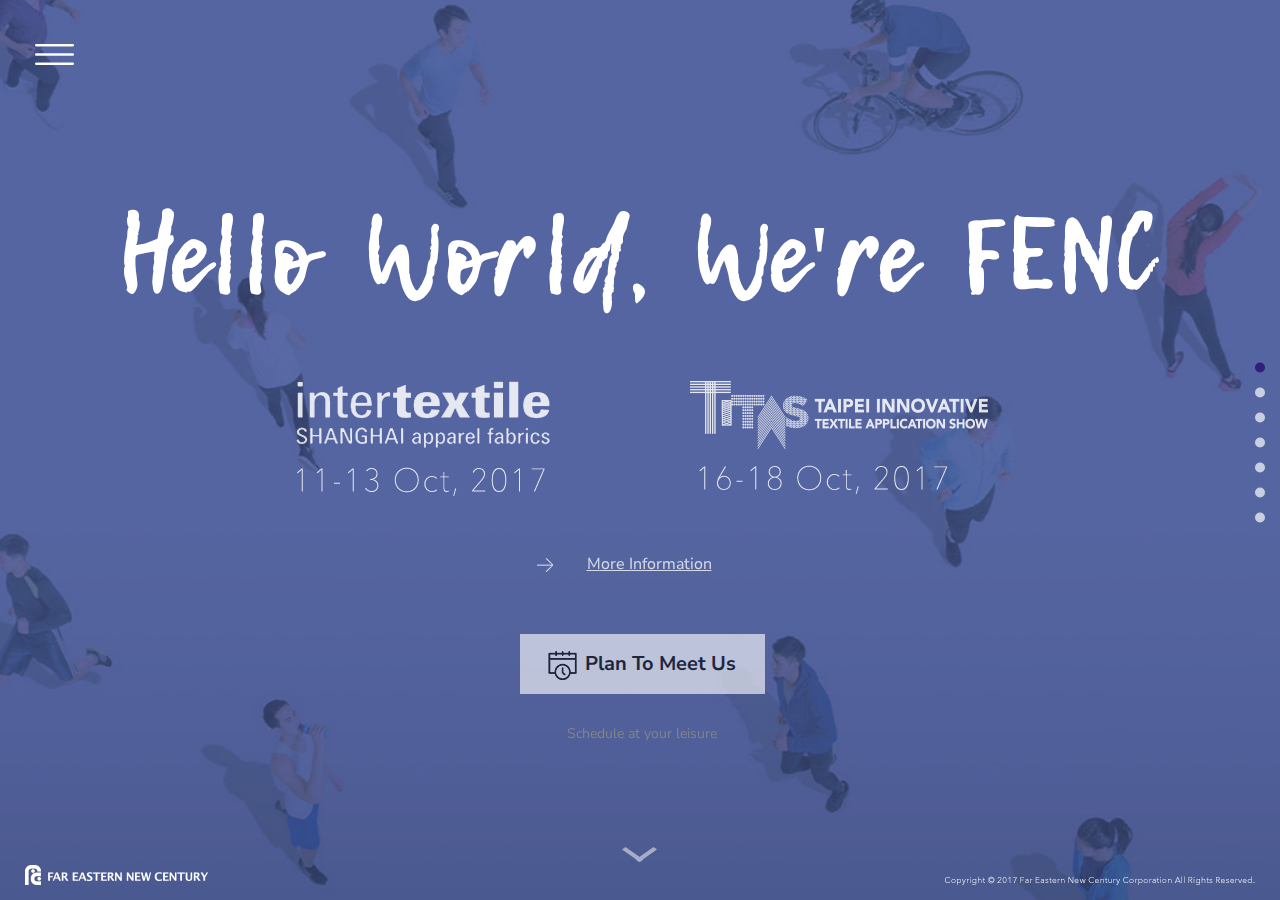
==== commit ba732f30: "Update index.html" ====
--- a/index.html
+++ b/index.html
@@ -53,7 +53,7 @@
         <div class="clozBtn"></div>
         <div class="menuContainer"> <a href="index.html" data-ga="menu_Home" class="gaBtn mBtn">
             <div class="txt">Home</div></a><a href="exhibition.html" data-ga="menu_ExhibitionInformation" class="gaBtn mBtn">
-            <div class="txt">Exhibition Information</div></a><a href="booking.aspx?exhibition=1" data-ga="menu_PlantoVisit" class="gaBtn mBtn">
+            <div class="txt">Exhibition Information</div></a><a href="booking.html?exhibition=1" data-ga="menu_PlantoVisit" class="gaBtn mBtn">
             <div class="txt">Plan to Visit</div></a><a href="javascript:void(0)" data-videoId="NoqFj8AAH9Q" data-ga="menu_ExhibitionVideo" class="gaBtn mBtn videoBtn">
             <div class="txt">Exhibition Video</div></a>
           <div class="mBtn hasSub"><a href="product.html" data-ga="menu_ProductsAtExhibition" class="gaBtn txt">Products at Exhibition</a>
@@ -277,4 +277,4 @@
     <script type="text/javascript" src="js/index.js"></script>
     <script type="text/javascript" src="js/indexPage.js"></script>
   </body>
-</html>+</html>
